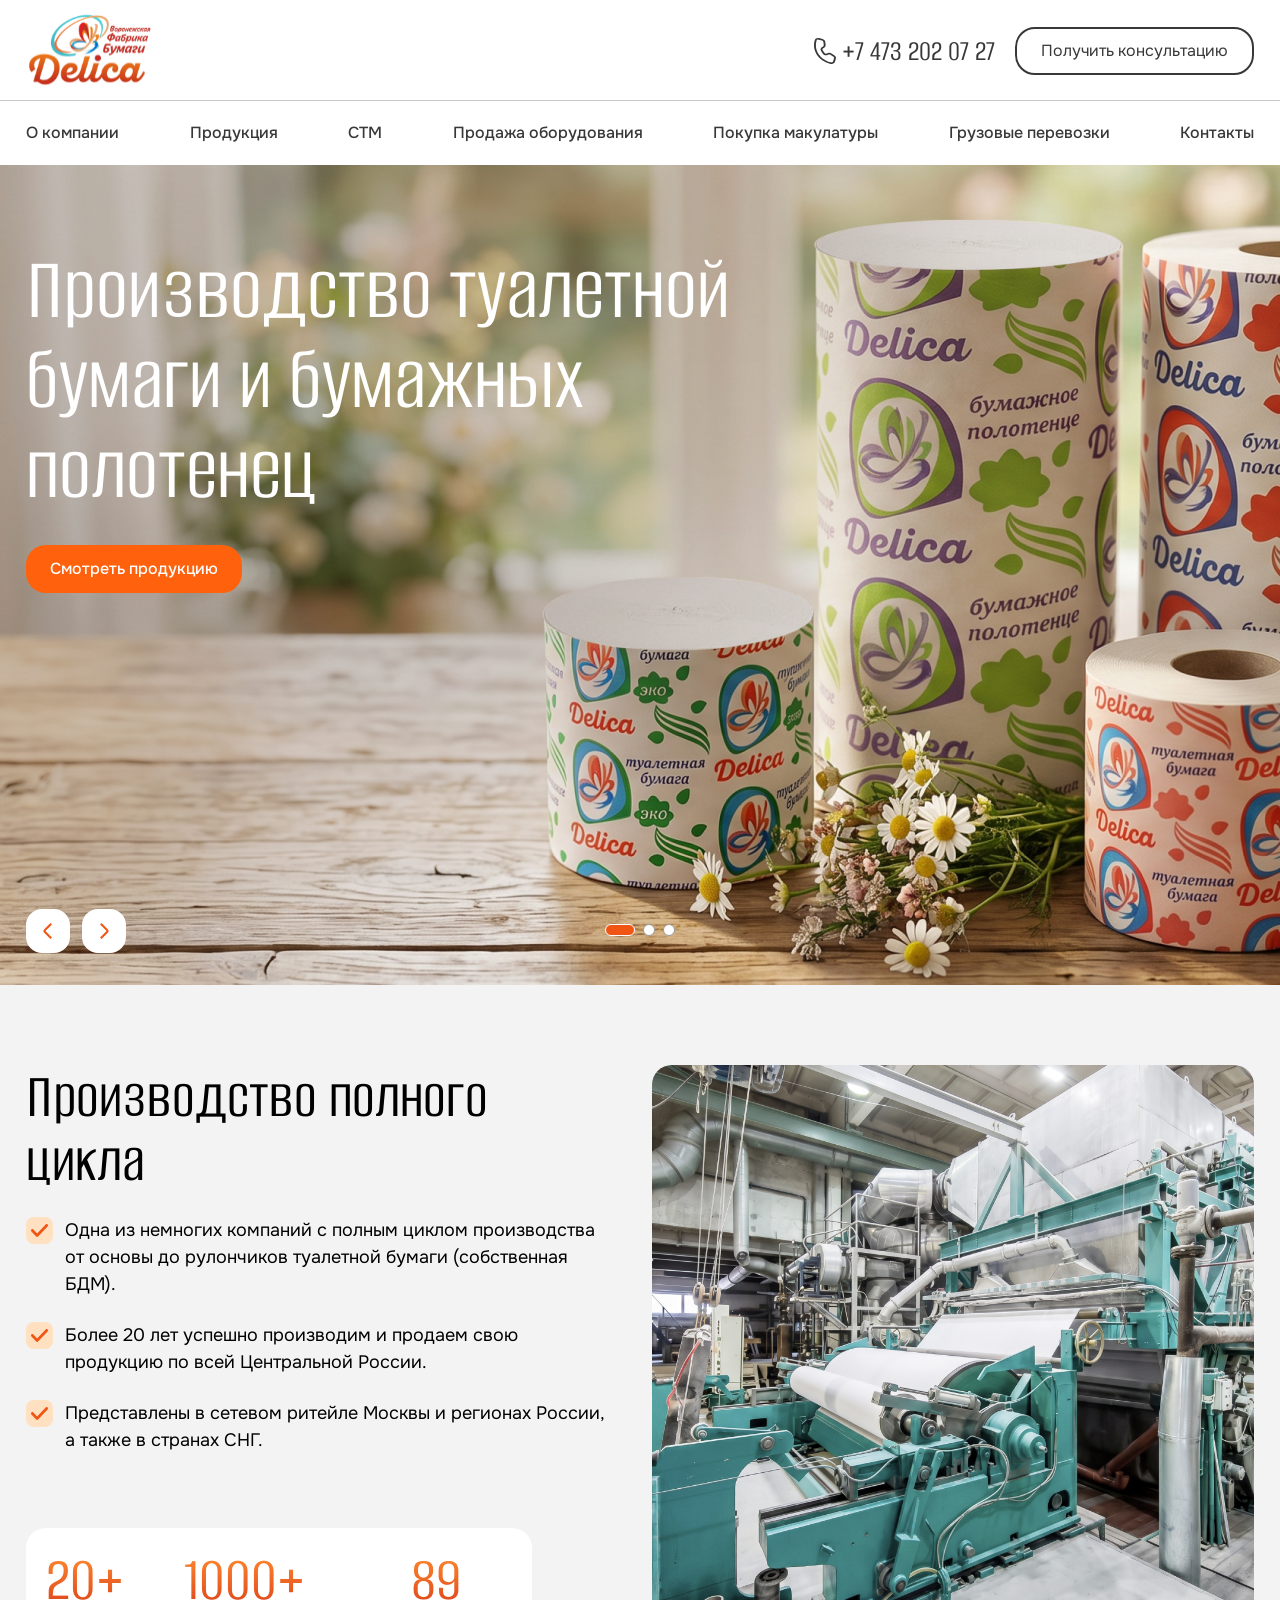
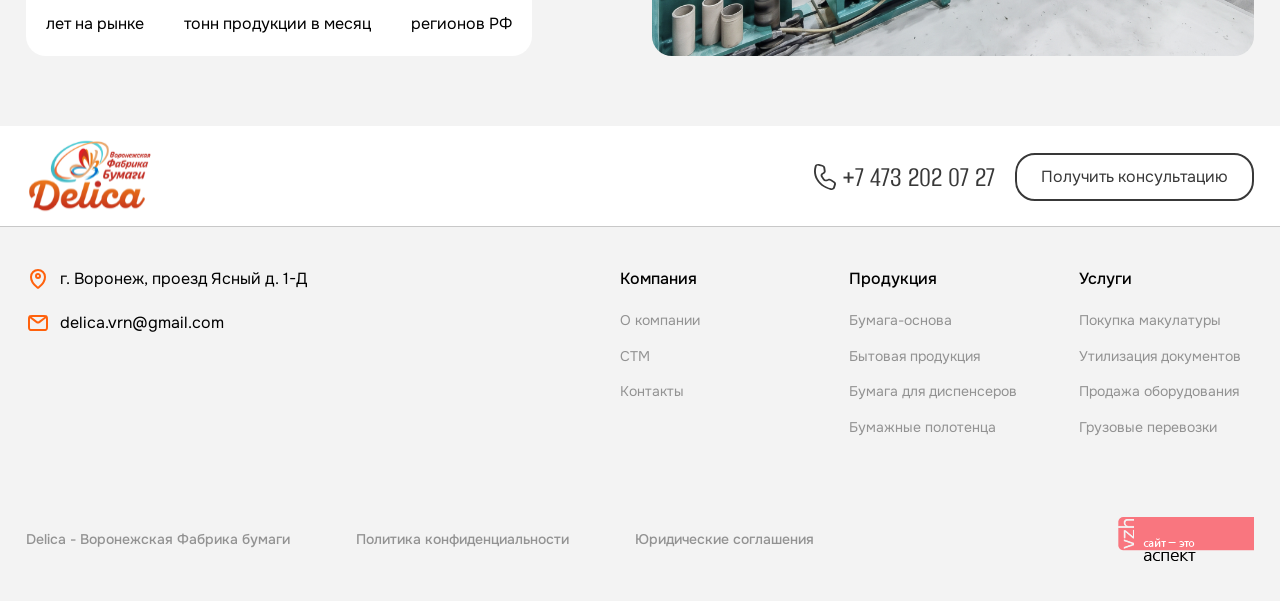
==== delica/index.html @ aa600ad2 "day_6" ====
<!DOCTYPE html>
<html lang="ru">
<head>
  <meta charset="UTF-8">
  <meta name="viewport" content="width=device-width, initial-scale=1.0">
  <title>Delica</title>
  <link rel="stylesheet" href="css/swiper-bundle.min.css">
  <link rel="stylesheet" href="css/style.css">
</head>
<body>
  <header class="header">
		<div class="overlay"></div>
    <div class="header_top_row">
      <div class="container">
        <a href="/" class="logo"><img src="img/logo_delica.svg" alt="logotype"></a>
        <div class="feedback_box">
          <a href="tel:+74732020727" class="main_number">
            <svg width="34" height="34" viewBox="0 0 34 34" fill="none" xmlns="http://www.w3.org/2000/svg">
              <path d="M6.74562 6.20156C7.23384 4.61058 9.13097 3.67252 10.9826 4.10562L14.5289 4.93512C15.9554 5.26878 17.0098 6.31491 17.1906 7.57671L17.6547 10.8148C17.807 11.8782 17.3126 12.9236 16.3609 13.5885L16.1646 13.7161L15.2019 14.2987C14.4756 14.7385 14.263 15.5863 14.7126 16.254L16.5318 18.9563L16.6217 19.0763C17.1007 19.6539 17.9954 19.869 18.7537 19.5693L19.8238 19.146C21.0246 18.6714 22.4363 18.8042 23.5005 19.4913L26.5408 21.4546C27.7257 22.2196 28.2567 23.5246 27.8808 24.7502L26.945 27.7976C26.457 29.3884 24.5606 30.3275 22.7087 29.8945C10.7378 27.0944 3.59065 16.4864 6.74562 6.20156ZM8.56587 6.62733C5.67584 16.0485 12.2228 25.7657 23.1884 28.3306C24.0347 28.5284 24.9017 28.0992 25.1248 27.3718L26.0605 24.3245C26.2403 23.7383 25.9866 23.114 25.4201 22.7482L22.3786 20.7854C21.8696 20.4568 21.1952 20.3934 20.6214 20.6199L19.5514 21.0432L19.5503 21.0438C17.86 21.7116 15.8454 21.1557 14.9057 19.7609L13.0865 17.0586C12.1475 15.6647 12.5898 13.8918 14.111 12.9706L15.0736 12.388L15.1677 12.3265C15.593 12.0293 15.8273 11.5741 15.7976 11.1023L15.7869 11.0007L15.3219 7.7624C15.2354 7.15892 14.7314 6.65856 14.0491 6.49898L10.5029 5.66949C9.65627 5.47147 8.78907 5.90027 8.56587 6.62733Z" fill="#383838"/>
            </svg><span>+7 473 202 07 27</span>
          </a>
          <a href="#" class="main_btn">Получить консультацию</a>
          <a href="#" class="menu_btn">
            <svg class="ham hamRotate ham7" viewBox="0 0 100 100" width="35"><path class="line top" d="m 63,33 h -40 c 0,0 -6,1.368796 -6,8.5 0,7.131204 6,8.5013 6,8.5013 l 20,-0.0013"></path><path class="line middle" d="m 70,50 h -40"></path><path class="line bottom" d="m 63.575405,67.073826 h -40 c -5.592752,0 -6.873604,-9.348582 1.371031,-9.348582 8.244634,0 19.053564,21.797129 19.053564,12.274756 l 0,-40"></path></svg>
          </a>
        </div>
      </div>
    </div>
    <div class="header_menu">
      <div class="container">
        <nav>
          <ul>
            <li><a href="#">О компании</a></li>
            <li><a href="#">Продукция</a></li>
            <li><a href="#">СТМ</a></li>
            <li><a href="#">Продажа оборудования</a></li>
            <li><a href="#">Покупка макулатуры</a></li>
            <li><a href="#">Грузовые перевозки</a></li>
            <li><a href="#">Контакты</a></li>
          </ul>
        </nav>
        <a href="#" class="main_btn">Получить консультацию</a>
      </div>
    </div>
  </header>
  <div class="section_bunner">
    <div class="bunner_swiper swiper">
      <div class="bunner_swiper_row swiper-wrapper">
        <div class="bunner_slide swiper-slide" style='background-image: url("img/bunner1.jpg")'>
          <div class="container">
            <div class="title_box">
              <div class="title">Производство туалетной бумаги и бумажных полотенец</div>
              <a class="main_btn_2" href="#">Смотреть продукцию</a>
            </div>
          </div>
        </div>
        <div class="bunner_slide swiper-slide" style='background-image: url("img/bunner1.jpg")'>
          <div class="container">
            <div class="title_box">
              <div class="title">Производство туалетной бумаги и бумажных полотенец</div>
              <a class="main_btn_2" href="#">Смотреть продукцию</a>
            </div>
        </div>
        </div>
        <div class="bunner_slide swiper-slide" style='background-image: url("img/bunner1.jpg")'>
          <div class="container">
            <div class="title_box">
              <div class="title">Производство туалетной бумаги и бумажных полотенец</div>
              <a class="main_btn_2" href="#">Смотреть продукцию</a>
            </div>
          </div>
        </div>
      </div>
      <div class="swiper_nav_box">
        <div class="container">
          <a href="#" class="bunner_btn_prev"></a>
          <a href="#" class="bunner_btn_next"></a>
          <div class="bunner_pagination"></div>
        </div>
      </div>
      <!-- <div class="swiper-scrollbar"></div> -->
    </div>
  </div>
  
  
  
  <div class="section_advantages">
    <div class="container">
      <div class="info">
        <p class="advantages_title">Производство полного цикла</p>
        <ul class="advantages_list">
          <li><p>Одна из немногих компаний с полным циклом производства от основы до рулончиков туалетной бумаги (собственная БДМ).</p></li>
          <li><p>Более 20 лет успешно производим и продаем свою продукцию по всей Центральной России.</p></li>
          <li><p>Представлены в сетевом ритейле Москвы и регионах России, а также в странах СНГ.</p></li>
        </ul>
        <ul class="presents_advantages">
          <li class="presents_advantages_item"><p><span>20+</span>лет на рынке</p></li>
          <li class="presents_advantages_item"><p><span>1000+</span>тонн продукции в месяц</p></li>
          <li class="presents_advantages_item"><p><span>89</span>регионов РФ</p></li>
        </ul>
      </div>
      <div class="advantages_img"></div>
    </div>
  </div>


  
  <footer class="footer">
    <div class="footer_top_row">
      <div class="container">
        <a href="/" class="logo"><img src="img/logo_delica.svg" alt="logotype"></a>
        <div class="feedback_box">
          <a href="tel:+74732020727" class="main_number">
            <svg width="34" height="34" viewBox="0 0 34 34" fill="none" xmlns="http://www.w3.org/2000/svg">
              <path d="M6.74562 6.20156C7.23384 4.61058 9.13097 3.67252 10.9826 4.10562L14.5289 4.93512C15.9554 5.26878 17.0098 6.31491 17.1906 7.57671L17.6547 10.8148C17.807 11.8782 17.3126 12.9236 16.3609 13.5885L16.1646 13.7161L15.2019 14.2987C14.4756 14.7385 14.263 15.5863 14.7126 16.254L16.5318 18.9563L16.6217 19.0763C17.1007 19.6539 17.9954 19.869 18.7537 19.5693L19.8238 19.146C21.0246 18.6714 22.4363 18.8042 23.5005 19.4913L26.5408 21.4546C27.7257 22.2196 28.2567 23.5246 27.8808 24.7502L26.945 27.7976C26.457 29.3884 24.5606 30.3275 22.7087 29.8945C10.7378 27.0944 3.59065 16.4864 6.74562 6.20156ZM8.56587 6.62733C5.67584 16.0485 12.2228 25.7657 23.1884 28.3306C24.0347 28.5284 24.9017 28.0992 25.1248 27.3718L26.0605 24.3245C26.2403 23.7383 25.9866 23.114 25.4201 22.7482L22.3786 20.7854C21.8696 20.4568 21.1952 20.3934 20.6214 20.6199L19.5514 21.0432L19.5503 21.0438C17.86 21.7116 15.8454 21.1557 14.9057 19.7609L13.0865 17.0586C12.1475 15.6647 12.5898 13.8918 14.111 12.9706L15.0736 12.388L15.1677 12.3265C15.593 12.0293 15.8273 11.5741 15.7976 11.1023L15.7869 11.0007L15.3219 7.7624C15.2354 7.15892 14.7314 6.65856 14.0491 6.49898L10.5029 5.66949C9.65627 5.47147 8.78907 5.90027 8.56587 6.62733Z" fill="#383838"/>
            </svg><span>+7 473 202 07 27</span>
          </a>
          <a href="#" class="main_btn">Получить консультацию</a>
        </div>
      </div>
    </div>
    <div class="footer_middle_row">
      <div class="container">
        <a href="#" class="main_btn">Получить консультацию</a>
        <div class="footer_contacts_box">
          <ul class="footer_contacts_list">
            <li class="footer_contacts_item"><p class="footer_adress">г. Воронеж, проезд Ясный д. 1-Д</p></li>
            <li class="footer_contacts_item"><a class="mail-link" href="mailto:delica.vrn@gmail.com">delica.vrn@gmail.com</a></li>
          </ul>
        </div>
        <div class="footer_menu_box">
          <nav>
            <ul>
              <li>
                <a href="">Компания</a>
                <ul>
                  <li><a href="#">О компании</a></li>
                  <li><a href="#">СТМ</a></li>
                  <li><a href="#">Контакты</a></li>
                </ul>
              </li>
              <li>
                <a href="">Продукция</a>
                <ul>
                  <li><a href="#">Бумага-основа</a></li>
                  <li><a href="#">Бытовая продукция</a></li>
                  <li><a href="#">Бумага для диспенсеров</a></li>
                  <li><a href="#">Бумажные полотенца</a></li>
                </ul>
              </li>
              <li>
                <a href="">Услуги</a>
                <ul>
                  <li><a href="#">Покупка макулатуры</a></li>
                  <li><a href="#">Утилизация документов</a></li>
                  <li><a href="#">Продажа оборудования</a></li>
                  <li><a href="#">Грузовые перевозки</a></li>
                </ul>
              </li>
            </ul>
          </nav>
        </div>
      </div>
    </div>
    <div class="copy_row">
      <div class="container">
        <div class="polit">
          <p>Delica - Воронежская Фабрика бумаги</p>
          <p>Политика конфиденциальности</p>
          <p>Юридические соглашения </p>
        </div>
        <p><a href="https://www.vzh.ru/"><img src="img/logo_vzh.svg" alt="vzh.ru"></a></p>
      </div>
    </div>
  </footer>
  <script src="js/swiper-bundle.min.js"></script>
  <script src="js/main.js"></script>
</body>
</html>
---- delica/css/style.css ----
*{padding: 0;margin: 0;border: 0;}
*,*:before,*:after{-moz-box-sizing: border-box;-webkit-box-sizing: border-box;box-sizing: border-box;}
:focus,:active{outline: none;}
a:focus,a:active{outline: none;}
nav,footer,header,aside{display: block;}
html,body{height:100%;width:100%;font-size:100%;line-height:1;-ms-text-size-adjust:100%;-moz-text-size-adjust:100%;-webkit-text-size-adjust:100%;}
input,button,textarea{font-family:inherit;}
input::-ms-clear{display: none;}
button{cursor: pointer;}
button::-moz-focus-inner{padding:0;border:0;}
a,a:visited{text-decoration: none;}
a:hover{text-decoration: none;}
ul li{list-style: none;}
img{vertical-align: top;}
h1,h2,h3,h4,h5,h6{font-size:inherit;font-weight: inherit;}
a{color:inherit;}
/* ===================================== fonts ========================================================= */
@font-face {
  font-family: 'Onest';
  font-weight: 500;
  font-style: normal;
  src: local('AlumniSans'),
    url('../fonts/Onest-Medium.woff') format('woff'),
    url('../fonts/Onest-Medium.woff2') format('woff2');
  font-display: swap;
}
@font-face {
  font-family: 'Onest';
  font-weight: 400;
  font-style: normal;
  src: local('AlumniSans'),
    url('../fonts/Onest-Regular.woff') format('woff'),
    url('../fonts/Onest-Regular.woff2') format('woff2');
  font-display: swap;
}
@font-face {
  font-family: 'AlumniSans';
  font-weight: 400;
  font-style: normal;
  src: local('AlumniSans'),
    url('../fonts/AlumniSans-Regular.woff') format('woff'),
    url('../fonts/AlumniSans-Regular.woff2') format('woff2');
  font-display: swap;
}
/* ============================================================================================== */
:root {
  --color_text_header: #383838;
  --akcent_color_hover: #FF610C;
  --main_title: 64px;
  --text_size_main: 16px;
  --text_size_main_plus: 18px;
  --text_size_main_minus: 14px;
  --header_height: 100px;
  --container_padding: 26px;
}
/* ============================================================================================== */
.ham {
  cursor: pointer;
  -webkit-tap-highlight-color: transparent;
  transition: transform 400ms;
  -moz-user-select: none;
  -webkit-user-select: none;
  -ms-user-select: none;
  user-select: none;
}
.hamRotate.active {transform: rotate(45deg);}
.hamRotate180.active {transform: rotate(180deg);}
.line {
  fill: none;
  transition: stroke-dasharray 400ms, stroke-dashoffset 400ms;
  stroke: #000;
  stroke-width: 5;
  stroke-linecap: round;
}
.ham7.active .line {stroke: #fff;}
.ham7 .top {stroke-dasharray: 26 82;}
.ham7 .middle {stroke-dasharray: 40 111;}
.ham7 .bottom {stroke-dasharray: 27 161;}
.ham7.active .top {
  stroke-dasharray: 37 82;
  stroke-dashoffset: -62px;
  d: path("m 70 33 h -40 c 0 0 -6 1.3688 -6 8.5 c 0 7.1312 6 8.5013 6 8.5013 l 20 -0.0013");
}
.ham7.active .middle {stroke-dashoffset: 23px;}
.ham7.active .bottom {
  stroke-dasharray: 40 161;
  stroke-dashoffset: -81px;
  d: path("m 69.5754 67.0738 h -40 c -5.59275 0 -6.8736 -9.34858 1.37103 -9.34858 c 8.24463 0 19.0536 21.7971 19.0536 12.2748 l 0 -40");
}
/* ============================================================================================== */
.menu_btn {
  display: none;
  align-items: center;
  justify-content: center;
  border: 2px solid var(--color_text_header);
  border-radius: 20px;
  transition: opacity .3s ease-in-out;
  width: 48px;
  height: 48px;
}
.menu_btn--active {
  background-color: var(--color_text_header);
  border: 2px solid var(--color_text_header);
}
/* ============================================================================================== */
/* =================================== footer_menu ============================================ */
.footer_menu_box nav>ul>li>a[href=""]:hover {
  cursor: unset;
}
.footer_menu_box nav>ul>li>a {
  font-weight: 500;
  font-size: 16px;
  line-height: 1.5;
  color: #000;
  margin-bottom: 20px;
  display: block;
}
.footer_menu_box nav>ul>li {
  max-width: 176px;
  flex: 1 1 0;
}
.footer_menu_box nav {
  font-size: 14px;
  color: #929292;
  line-height: 1.4;
}
.footer_menu_box nav>ul {
  display: flex;
  gap: 54px;
  min-width: 634px;
  justify-content: space-between;
}
.footer_menu_box nav>ul>li>ul {
  display: flex;
  flex-direction: column;
  transition: all .3s ease-in-out;
}
.footer_menu_box nav>ul>li>ul>li {
  margin-bottom: 16px;
}
.footer_menu_box nav>ul>li>ul a {
  transition: color .2s ease-in-out;
}
.footer_menu_box nav>ul>li>ul a:hover {
  color: var(--akcent_color_hover);
}
/* =================================== footer_menu ============================================ */
.overlay {
	position: fixed;
	z-index: 99;
	background: rgba(0, 0, 0, 0.3);
	opacity: 0;
	top: 0;
	left: 0;
	width: 150%;
	height: 150%;
	visibility: hidden;
	transition: all .3s ease-in-out;
	backdrop-filter: blur(5px);
}
.overlay--visible {visibility: visible;opacity: 1;}
.scroll-nane {overflow: hidden;}
body {
  font-family: 'Onest';
  background-color: #F3F3F3;
}
.container {
  padding: 0 var(--container_padding);
  max-width: calc(1320px + var(--container_padding) * 2);
  margin: 0 auto;
}
.header {
  background-color: #fff;
  position: relative;
  z-index: 999;
}
.logo {
  height: 77px;
}
.logo img {
  width: 100%;
  height: 100%;
  object-fit: contain;
}
.header .container {
  display: flex;
  justify-content: space-between;
  align-items: center;
}
.header_top_row {
  border-bottom: 1px solid #C8C8C8;
  padding: 12px 0 11px;
  background-color: #fff;
  z-index: 999;
  position: relative;
}
.header_menu {
  padding: 20px 0;
  font-weight: 500;
  width: 100%;
  z-index: -1;
  background-color: #fff;
  overflow: hidden;
  z-index: 999;
  transition: padding .3s ease-in-out;
}
.header_menu.header_menu--active {
  padding: 40px 0 30px;
}
.header_menu.header_menu--active .container {
  max-height: calc(100vh - 120px);
  opacity: 1;
}
.header_menu .container {
  background-color: #fff;
  transition: max-height .3s ease-in-out,opacity .2s ease-in-out;
}
.header_menu .main_btn {
  display: none;
}
.header_menu nav,.header_menu ul {width: 100%;}
.header_menu ul {
  display: flex;
  justify-content: space-between;
}
.header_menu li a {
  color: var(--color_text_header);
  font-size: 16px;
  line-height: 1.5;
  transition: color .2s ease-in-out;
}
.header_menu li a:hover {
  color: var(--akcent_color_hover);
}
.main_btn {
  padding: 10px 24px;
  line-height: 1.5;
  color: var(--color_text_header);
  font-size: 16px;
  border: 2px solid var(--color_text_header);
  border-radius: 20px;
  transition: color .2s ease-in-out,background-color .2s ease-in-out;
  white-space: nowrap;
  text-align: center;
}
.main_btn:hover {
  color: #fff;
  background-color: var(--color_text_header);
}
.main_btn_2 {
  display: inline-block;
  padding: 12px 24px;
  line-height: 1.5;
  font-size: 16px;
  border-radius: 20px;
  color: #fff;
  background-color: #FF610C;
  font-weight: 500;
  transition: background-color .3s ease-in-out;
}
.main_btn_2:hover {
  background-color: #FF752B;
}
.main_number {
  font-family: 'AlumniSans';
  font-size: 30px;
  color: var(--color_text_header);
  line-height: 1;
  display: flex;
  align-items: center;
  transition: color .2s ease-in-out;
}
.main_number path {
  transition: fill .2s ease-in-out;
}
.main_number:hover {
  color: var(--akcent_color_hover);
}
.main_number:hover path {
  fill: var(--akcent_color_hover);
}
.feedback_box {
  display: flex;
  gap: 20px;
  height: fit-content;
}
.footer_contacts_list {
  display: flex;
  flex-direction: column;
  gap: 20px;
}
.footer_contacts_list .mail-link::before,
.footer_contacts_list .footer_adress::before {
  content: '';
  width: 24px;
  height: 24px;
}
.footer_contacts_list .mail-link::before {
  background: url('../img/mail.svg') center / cover no-repeat;
}
.footer_contacts_list .footer_adress::before {
  background: url('../img/pin.svg') center / cover no-repeat;
}
.footer_contacts_list .mail-link,
.footer_contacts_list .footer_adress {
  display: flex;
  align-items: center;
  gap: 10px;
  font-size: 16px;
}
.footer_contacts_list .mail-link {
  transition: color .2s ease-in-out;
}
.footer_contacts_list .mail-link:hover {
  color: var(--akcent_color_hover);
}
.footer_middle_row .container,
.footer_top_row .container {
  display: flex;
  justify-content: space-between;
  align-items: center;
  gap: 20px;
}
.footer .footer_middle_row .main_btn {display: none;}
.footer_middle_row .container {
  align-items: unset;
}
.footer_top_row {
  background-color: #fff;
  border-bottom: 1px solid #C8C8C8;
  padding: 12px 0 11px;
}
.footer_middle_row {
  padding: 40px 0 64px;
}
.copy_row {
  padding-bottom: 40px;
}
.copy_row .container {
  display: flex;
  justify-content: space-between;
  align-items: center;
}
.polit {
  display: flex;
  gap: 66px;
  font-size: 14px;
  color: #929292;
  font-weight: 500;
  line-height: 1.4;
}
.swiper-slide {
  height: 820px;
  background-size: cover;
  background-position: center center;
}
.bunner_pagination {
  text-align: center;
}
/* .section_bunner {
  position: relative;
} */
.swiper_nav_box .container {
  position: relative;
}
.swiper_nav_box {
  position: absolute;
  bottom: 46px;
  left: 0;
  right: 0;
  z-index: 999;
}
.section_bunner .title_box {
  margin-top: 80px;
}
.title_box .title {
  font-size: 90px;
  line-height: 1;
  color:#fff;
  font-family: 'AlumniSans';
  max-width: 850px;
  font-weight: 400;
  margin-bottom: 30px;
}
.bunner_btn_prev,
.bunner_btn_next {
  position: absolute;
  top: 50%;
  left: 56px;
  transform: translateY(-50%);
  width: 44px;
  height: 44px;
  border: 2px solid #FFFFFF;
  background-color: #FFFFFF;
  display: block;
  border-radius: 16px;
  transition: all .2s ease-in-out,boxShadow .3s ease-in-out;
}
.bunner_btn_prev:hover,
.bunner_btn_next:hover {
  border: 2px solid #F05513;
}
.bunner_btn_prev:active,
.bunner_btn_next:active {
  box-shadow: 0px 8px 16px rgba(219, 124, 50, 0.4);
  /* top: calc(50% + 1px); */
  transform: translateY(-50%) scale(.9);
}
.bunner_btn_next {left: calc( 56px + var(--container_padding));}
.bunner_btn_prev {left: calc(0px + var(--container_padding));}
.bunner_btn_prev::before,
.bunner_btn_next::before {
  content: '';
  position: absolute;
  top: 50%;
  left: 50%;
  width: 24px;
  height: 24px;
  transform: translate(-50%,-50%);
}
.bunner_btn_next::before {background: url('../img/bun_btn_next.svg');}
.bunner_btn_prev::before {background: url('../img/bun_btn_prev.svg');}
.swiper-pagination-bullet {
  transition: all .3s ease-in-out;
  width: 12px;
  height: 12px;
  background-color: #fff;
  border: 1px solid #9A9A9A;
  opacity: 1;
}
.swiper-pagination-bullet-active {
  width: 30px;
  background: #F05513;
  border: 1px solid #fff;
  border-radius: 47px;
}
.section_advantages {
  padding-top: 80px;
  padding-bottom: 70px;
}
.section_advantages .container {
  display: flex;
  gap: 24px;
}
.advantages_title {
  font-family: 'AlumniSans';
  font-size: var(--main_title);
  margin-bottom: 24px;
}
.advantages_list {
  font-size: var(--text_size_main_plus);
  display: flex;
  flex-direction: column;
  gap: 24px;
}
.advantages_list li {
  padding-left: 39px;
  position: relative;
  line-height: 1.5;
}
.advantages_list li::before {
  position: absolute;
  content: '';
  width: 27px;
  height: 27px;
  top: 0;
  left: 0;
  border-radius: 8px;
  background: url('../img/check.svg') center center no-repeat #FFE0C0;
}
.info {
  flex: 1 1 0;
}
.advantages_img {
  flex: 1 1 0;
  background: url('../img/advantages_img.jpg') center center / cover no-repeat;
  border-radius: 20px;
}
.advantages_list {
  margin-bottom: 74px;
}
.presents_advantages {
  display: flex;
  gap: 40px;
  background-color: #fff;
  padding: 20px;
  border-radius: 20px;
  width: fit-content;
}
.presents_advantages_item {
  line-height: 1.5;
}
.presents_advantages span {
  font-size: 64px;
  background: linear-gradient(0deg, #D32D14 -20.97%, #FF8D30 95.4%);
  -webkit-background-clip: text;
  -webkit-text-fill-color: transparent;
  background-clip: text;
  font-weight: 400;
  font-family: 'AlumniSans';
  display: flex;
  flex-direction: column;
  line-height: 1;
}
.advantages_list,
.advantages_title {
  max-width: 592px;
}



@media (max-width: 1100px) {
  .menu_btn {display: flex;}
  .header_top_row {border-bottom: unset;}
  .header {border-bottom: 1px solid #C8C8C8;}
  .header_menu {
    position: absolute;
    top: calc(100% - 1px);
    padding: 0;
  }
  .header_menu li a {
    font-size: 46px;
    font-family: 'AlumniSans';
    line-height: 1;
  }
  .header_menu .container nav {
    overflow-y: auto;
    margin-bottom: 20px;
    padding-right: var(--container_padding);
    margin-right: calc(var(--container_padding) * -1);
  }
  .header_menu .container {
    display: flex;
    flex-direction: column;
    align-items: end;
    padding-top: 0;
    padding-bottom: 0;
    max-height: 0;
    opacity: 0;
  }
  .header_menu ul {
    display: flex;
    flex-direction: column;
    align-items: end;
    gap: 30px;
    margin-bottom: 20px;
  }
  .footer_menu_box nav>ul {
    gap: 34px;
    min-width: 588px;
  }
  .footer_middle_row {
    padding-bottom: 44px;
  }
  .footer_contacts_list .mail-link,.footer_contacts_list .footer_adress {
    font-size: 14px;
  }
  .polit {
    gap: 12px;
  }
  .swiper-slide {
    height: 611px;
    background-size: cover;
    background-position: 57% center;
  }
  .title_box .title {
    font-size: 68px;
    max-width: 550px;
  }
  .swiper_nav_box{
    bottom: 42px;
  }
}
@media (max-width: 920px) {
  :root {
    --container_padding: 20px;
  }
  .footer_middle_row .container {
    flex-direction: column;
    gap: 33px;
  }
  .footer_menu_box nav>ul {
    flex-direction: column;
    gap: 16px;
  }
  .polit {
    flex-direction: column;
    gap: 30px;
  }
  .copy_row .container {
    align-items: end;
  }
  .footer_menu_box nav>ul>li {
    max-width: 100%;
    border-bottom: 1px solid #AEAEAE;
  }
  .footer_menu_box nav>ul {
    min-width: unset;
  }
  .footer_menu_box nav>ul>li>a[href=""]:hover {
    cursor: pointer;
  }
  .footer_menu_box nav>ul>li>a {
    font-size: 14px;
    margin-bottom: 16px;
    line-height: 1.4;
    display: flex;
    justify-content: space-between;
    flex-direction: row-reverse;
  }
  .footer_menu_box nav>ul>li>a[href=""]::before {
    content: '';
    width: 16px;
    height: 16px;
    background: url('../img/chevron.svg');
    transition: transform .3s ease-in-out;
  }
  .footer_menu_box nav>ul>li>a[href=""].active::before {
    transform: rotate(-180deg);
  }
  .footer_menu_box nav>ul>li>ul {
    max-height: 0;
    overflow-y: hidden;
  }
  .footer_middle_row {
	  padding-bottom: 30px;
  }
}
@media (max-width: 750px) {
  .main_number {
    position: relative;
    width: 48px;
    height: 48px;
    border: 2px solid var(--color_text_header);
    border-radius: 20px;
    display: flex;
    align-items: center;
    justify-content: center;
  }
  .main_number::before {
    position: absolute;
    content: '';
    top: 50%;
    left: 50%;
    width: 24px;
    height: 24px;
    transform: translate(-50%, -50%);
    background: url('../img/phone_mobile_btn.svg') center center / cover no-repeat;
  }
  .main_number svg,.main_number span {display: none;}
  .feedback_box {gap: 12px;}
  .logo {height: 60px;}
  .header_top_row {padding: 8px 0 7px;}
  .swiper-slide {
    height: 343px;
    background-position: 70% center;
  }
  .title_box .title {
    font-size: 42px;
    max-width: 330px;
  }
  .main_btn_2 {
    font-size: 14px;
    padding: 8px 20px;
    border-radius: 14px;
  }
  .section_bunner .title_box {
    margin-top: 30px;
    margin-bottom: 20px;
  }
  .bunner_swiper {padding-bottom: 56px;}
  .swiper_nav_box {bottom: 20px;}
  .bunner_btn_prev,.bunner_btn_next {display: none;}
}
@media (max-width: 610px) {
  :root {--container_padding: 13px;}
  .header .main_btn {display: none;}
  .header_menu .main_btn {display: block;}
  .header_menu li a {font-size: 24px;}
  .footer .main_btn {display: none;}
  .footer .footer_middle_row .main_btn {display: block;}
  .header_menu.header_menu--active {padding: 30px 0;}
  .header_menu.header_menu--active .container {max-height: calc(100vh - 130px);}
}
@media (max-width: 500px) {
  .copy_row .container {flex-direction: column;gap: 30px;align-items: start;}
}
@media (max-width: 390px) {
  .header .main_btn {width: 100%;}
  .header_top_row {padding: 6px 0 5px;}
  .swiper-slide {height: 380px;}
  .section_bunner .title_box {margin-top: 16px;}
  .swiper-slide {background-position: 65% center;}
}
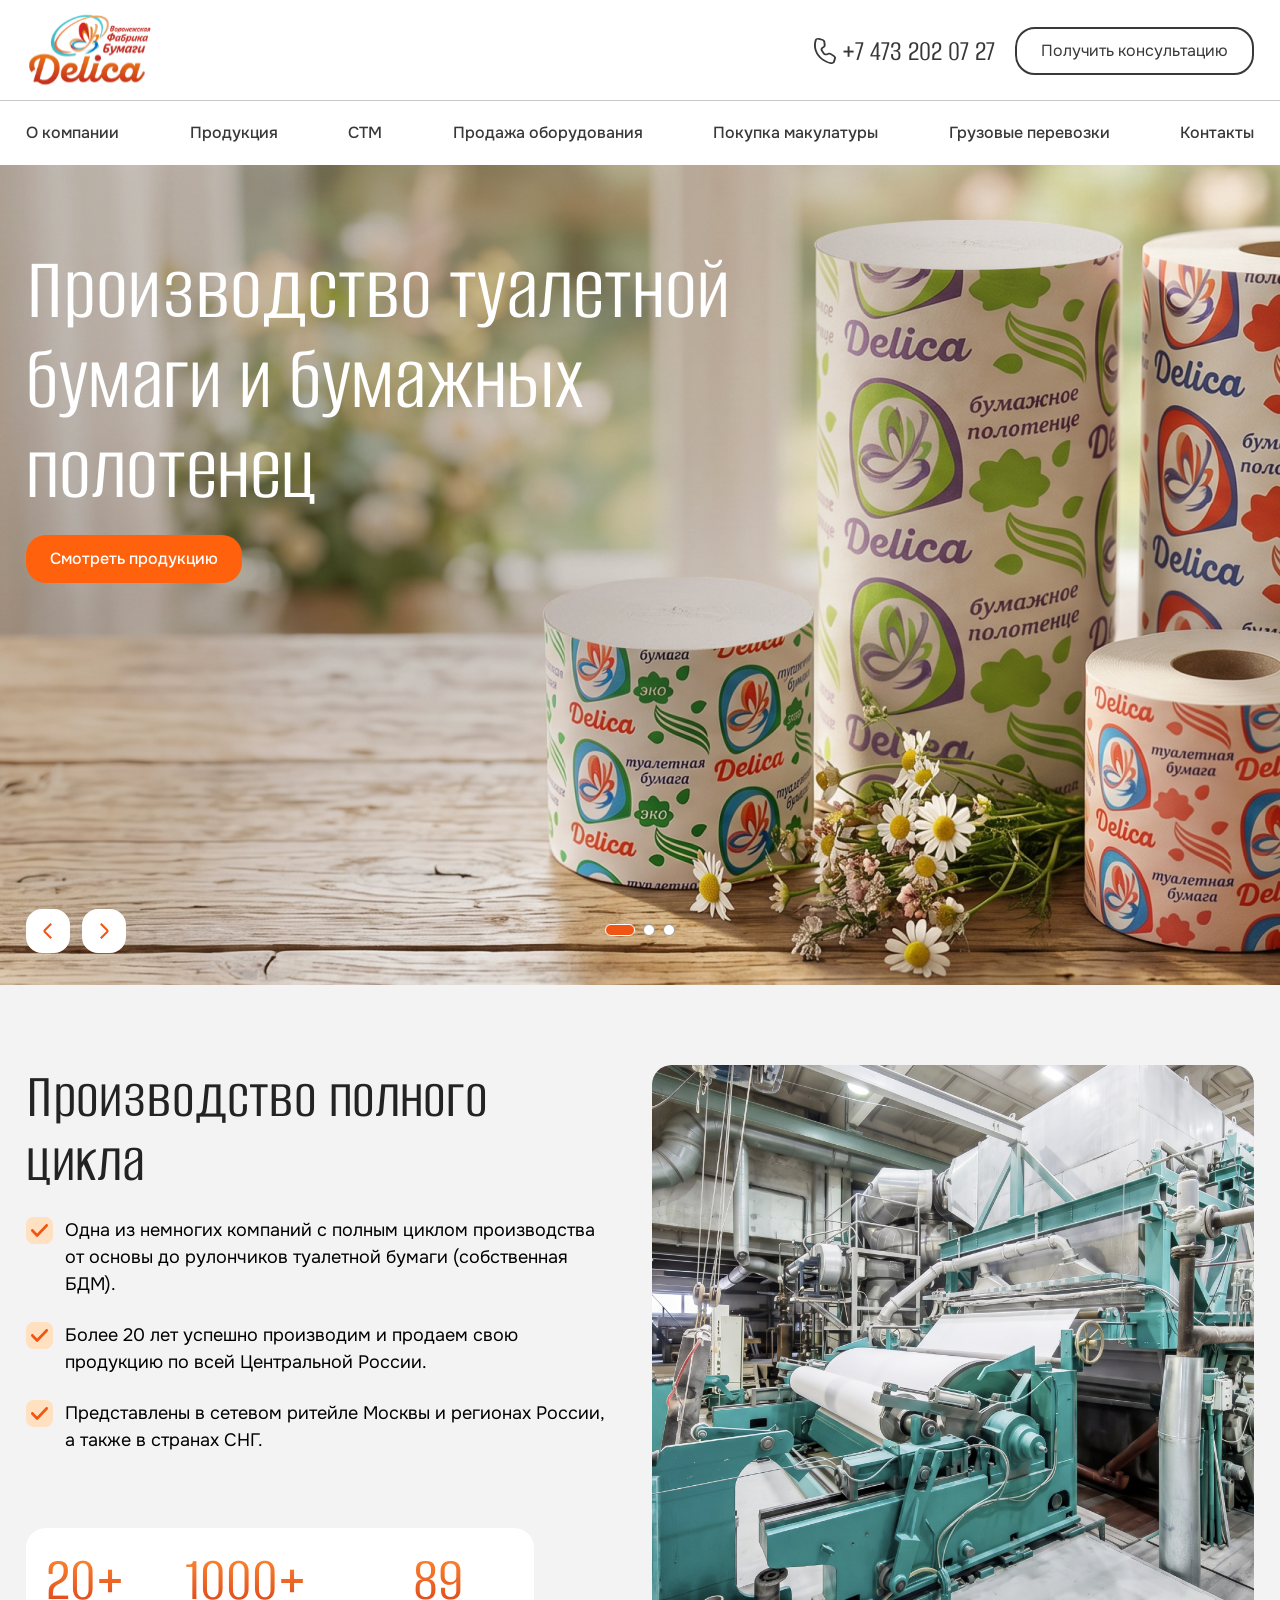
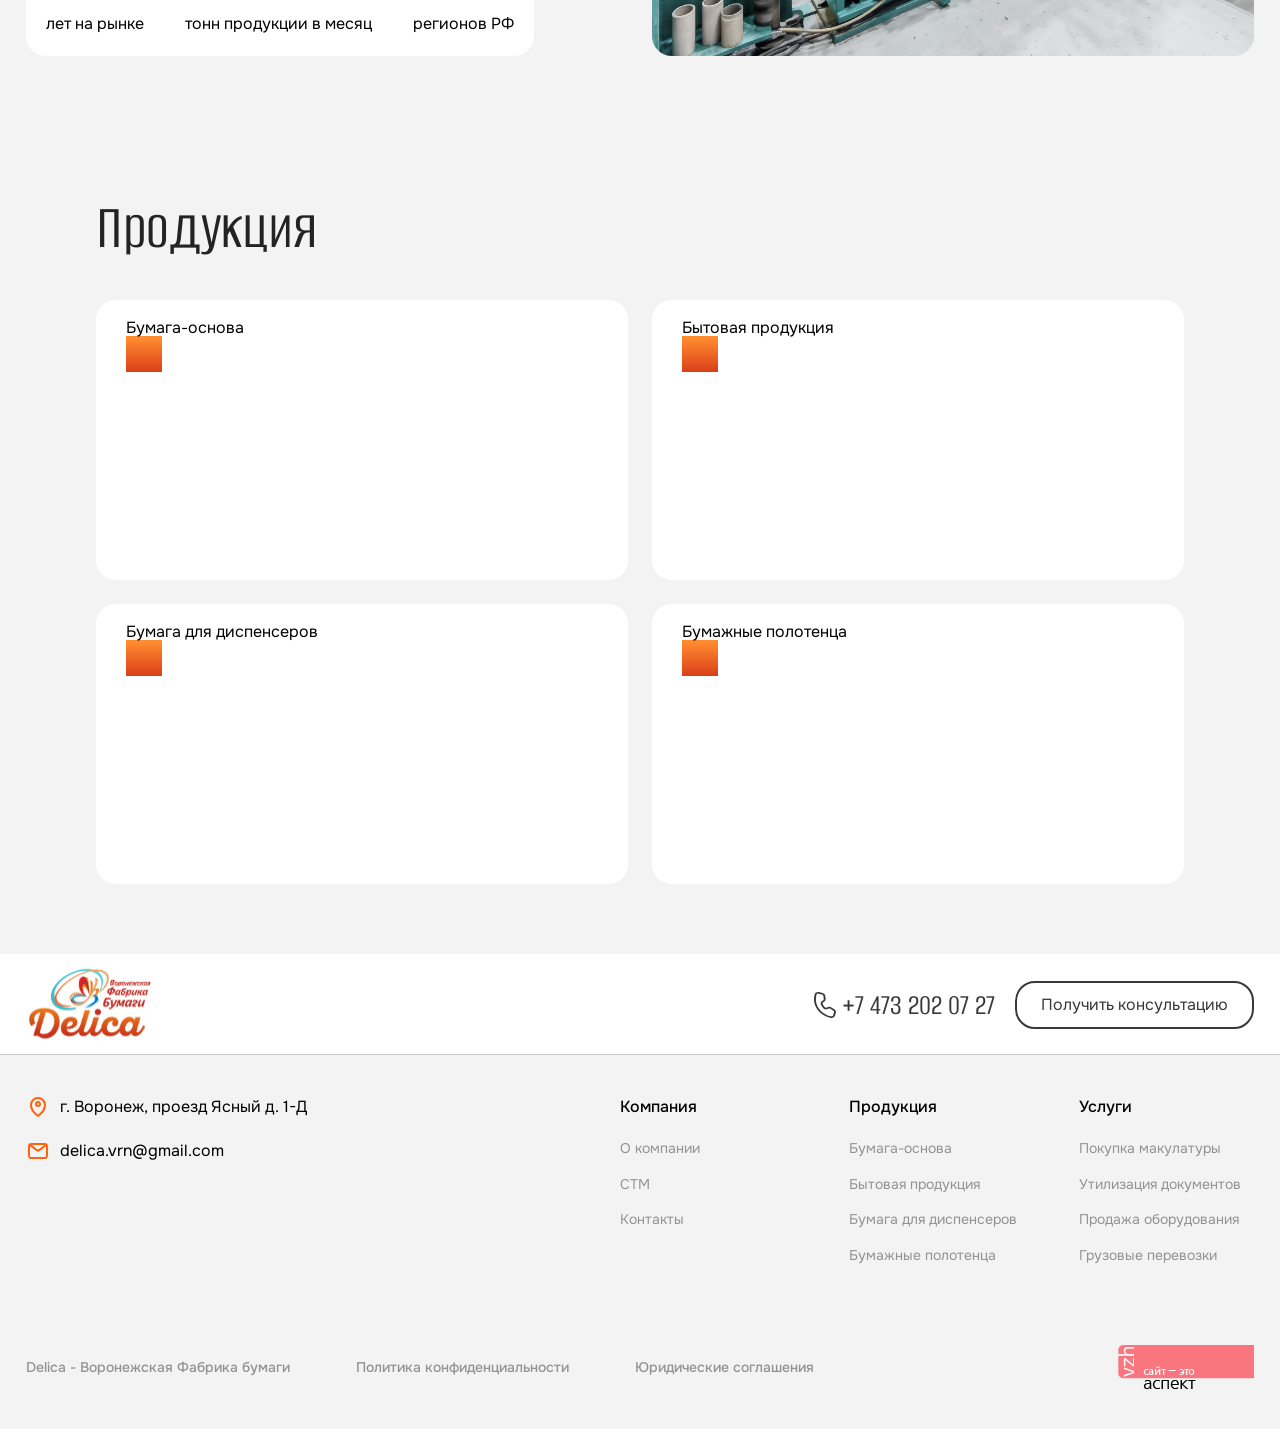
==== commit 137ab51e: "day_7" ====
--- a/delica/index.html
+++ b/delica/index.html
@@ -81,9 +81,6 @@
       <!-- <div class="swiper-scrollbar"></div> -->
     </div>
   </div>
-  
-  
-  
   <div class="section_advantages">
     <div class="container">
       <div class="info">
@@ -100,6 +97,26 @@
         </ul>
       </div>
       <div class="advantages_img"></div>
+    </div>
+  </div>
+
+  <div class="section_types_products">
+    <div class="container">
+      <p class="types_products_title">Продукция</p>
+      <div class="types_products_box">
+        <div class="types_products_item item_1">
+          <div class="types_products_row"><p class="type_product_name">Бумага-основа</p><span class="type_prod_link_icon"></span></div>
+        </div>
+        <div class="types_products_item item_2">
+          <div class="types_products_row"><p class="type_product_name">Бытовая продукция</p><span class="type_prod_link_icon"></span></div>
+        </div>
+        <div class="types_products_item item_3">
+          <div class="types_products_row"><p class="type_product_name">Бумага для диспенсеров</p><span class="type_prod_link_icon"></span></div>
+        </div>
+        <div class="types_products_item item_4">
+          <div class="types_products_row"><p class="type_product_name">Бумажные полотенца</p><span class="type_prod_link_icon"></span></div>
+        </div>
+      </div>
     </div>
   </div>
 
--- a/delica/css/style.css
+++ b/delica/css/style.css
@@ -46,7 +46,9 @@
 :root {
   --color_text_header: #383838;
   --akcent_color_hover: #FF610C;
+  --bunner_title: 90px;
   --main_title: 64px;
+  --main_title_color: #232323;
   --text_size_main: 16px;
   --text_size_main_plus: 18px;
   --text_size_main_minus: 14px;
@@ -374,13 +376,13 @@
   margin-top: 80px;
 }
 .title_box .title {
-  font-size: 90px;
+  font-size: var(--bunner_title);
   line-height: 1;
   color:#fff;
   font-family: 'AlumniSans';
   max-width: 850px;
   font-weight: 400;
-  margin-bottom: 30px;
+  margin-bottom: 20px;
 }
 .bunner_btn_prev,
 .bunner_btn_next {
@@ -445,6 +447,7 @@
 .advantages_title {
   font-family: 'AlumniSans';
   font-size: var(--main_title);
+  color: var(--main_title_color);
   margin-bottom: 24px;
 }
 .advantages_list {
@@ -481,11 +484,14 @@
 }
 .presents_advantages {
   display: flex;
-  gap: 40px;
+  gap: 10px;
+  justify-content: space-between;
   background-color: #fff;
   padding: 20px;
   border-radius: 20px;
   width: fit-content;
+  max-width: 508px;
+  width: 100%;
 }
 .presents_advantages_item {
   line-height: 1.5;
@@ -502,14 +508,49 @@
   flex-direction: column;
   line-height: 1;
 }
-.advantages_list,
-.advantages_title {
-  max-width: 592px;
+.advantages_list,.advantages_title {max-width: 592px;}
+.types_products_title {
+  font-size: var(--main_title);
+  color: var(--main_title_color);
+  font-family: 'AlumniSans';
+}
+.section_types_products {
+  padding: 70px 70px;
+}
+.types_products_title {
+  margin-bottom: 40px;
+}
+.types_products_box {
+  display: grid;
+  grid-template-columns: 1fr 1fr;
+  grid-gap: 24px;
+}
+.types_products_item {
+  background-color: #fff;
+  padding: 20px 30px;
+  border-radius: 20px;
+  height: 280px;
 }
 
+background: linear-gradient(0deg, #D32D14 -20.97%, #FF8D30 95.4%);
+border-radius: 12px;
 
-
+.type_product_name {
+  font-size: 26px;
+  line-height: 1.3;
+}
+.type_prod_link_icon {
+  width: 36px;
+  height: 36px;
+  display: block;
+  background: linear-gradient(0deg, #D32D14 -20.97%, #FF8D30 95.4%);
+}
 @media (max-width: 1100px) {
+  :root {
+    --bunner_title: 68px;
+    --text_size_main_plus: 16px;
+    --main_title: 46px;
+  }
   .menu_btn {display: flex;}
   .header_top_row {border-bottom: unset;}
   .header {border-bottom: 1px solid #C8C8C8;}
@@ -564,16 +605,23 @@
     background-position: 57% center;
   }
   .title_box .title {
-    font-size: 68px;
+    font-size: var(--bunner_title);
     max-width: 550px;
   }
   .swiper_nav_box{
     bottom: 42px;
+  }
+  .advantages_list {
+    margin-bottom: 27px;
+  }
+  .presents_advantages span {
+    font-size: 46px;
   }
 }
 @media (max-width: 920px) {
   :root {
     --container_padding: 20px;
+    --main_title: 38px;
   }
   .footer_middle_row .container {
     flex-direction: column;
@@ -623,10 +671,33 @@
     overflow-y: hidden;
   }
   .footer_middle_row {
-	  padding-bottom: 30px;
+    padding-bottom: 30px;
+  }
+  .presents_advantages_item {
+    font-size: 14px;
+  }
+  
+}
+@media (max-width: 870px) {
+  .section_advantages .container {
+    flex-direction: column;
+  }
+  .advantages_img {
+    min-height: 400px;
+  }
+  .presents_advantages {
+    max-width: unset;
+    justify-content: space-around;
+  }
+  .advantages_list, .advantages_title {
+    max-width: unset;
   }
 }
 @media (max-width: 750px) {
+  :root {
+    --bunner_title: 42px;
+    --text_size_main_plus: 15px;
+  }
   .main_number {
     position: relative;
     width: 48px;
@@ -656,8 +727,8 @@
     background-position: 70% center;
   }
   .title_box .title {
-    font-size: 42px;
-    max-width: 330px;
+    font-size: var(--bunner_title);
+    max-width: 300px;
   }
   .main_btn_2 {
     font-size: 14px;
@@ -671,6 +742,15 @@
   .bunner_swiper {padding-bottom: 56px;}
   .swiper_nav_box {bottom: 20px;}
   .bunner_btn_prev,.bunner_btn_next {display: none;}
+  .section_advantages .container {gap: 20px;}
+  .advantages_title,.advantages_list {margin-bottom: 20px;}
+  .presents_advantages {justify-content: space-between;}
+  .advantages_img {min-height: 300px;}
+  .presents_advantages span {font-size: 38px;}
+  .section_advantages {
+    padding-top: 40px;
+    padding-bottom: 50px;
+  }
 }
 @media (max-width: 610px) {
   :root {--container_padding: 13px;}
@@ -684,6 +764,7 @@
 }
 @media (max-width: 500px) {
   .copy_row .container {flex-direction: column;gap: 30px;align-items: start;}
+  .presents_advantages {padding: 10px;}
 }
 @media (max-width: 390px) {
   .header .main_btn {width: 100%;}
@@ -691,4 +772,5 @@
   .swiper-slide {height: 380px;}
   .section_bunner .title_box {margin-top: 16px;}
   .swiper-slide {background-position: 65% center;}
+  .advantages_img {min-height: 180px;}
 }
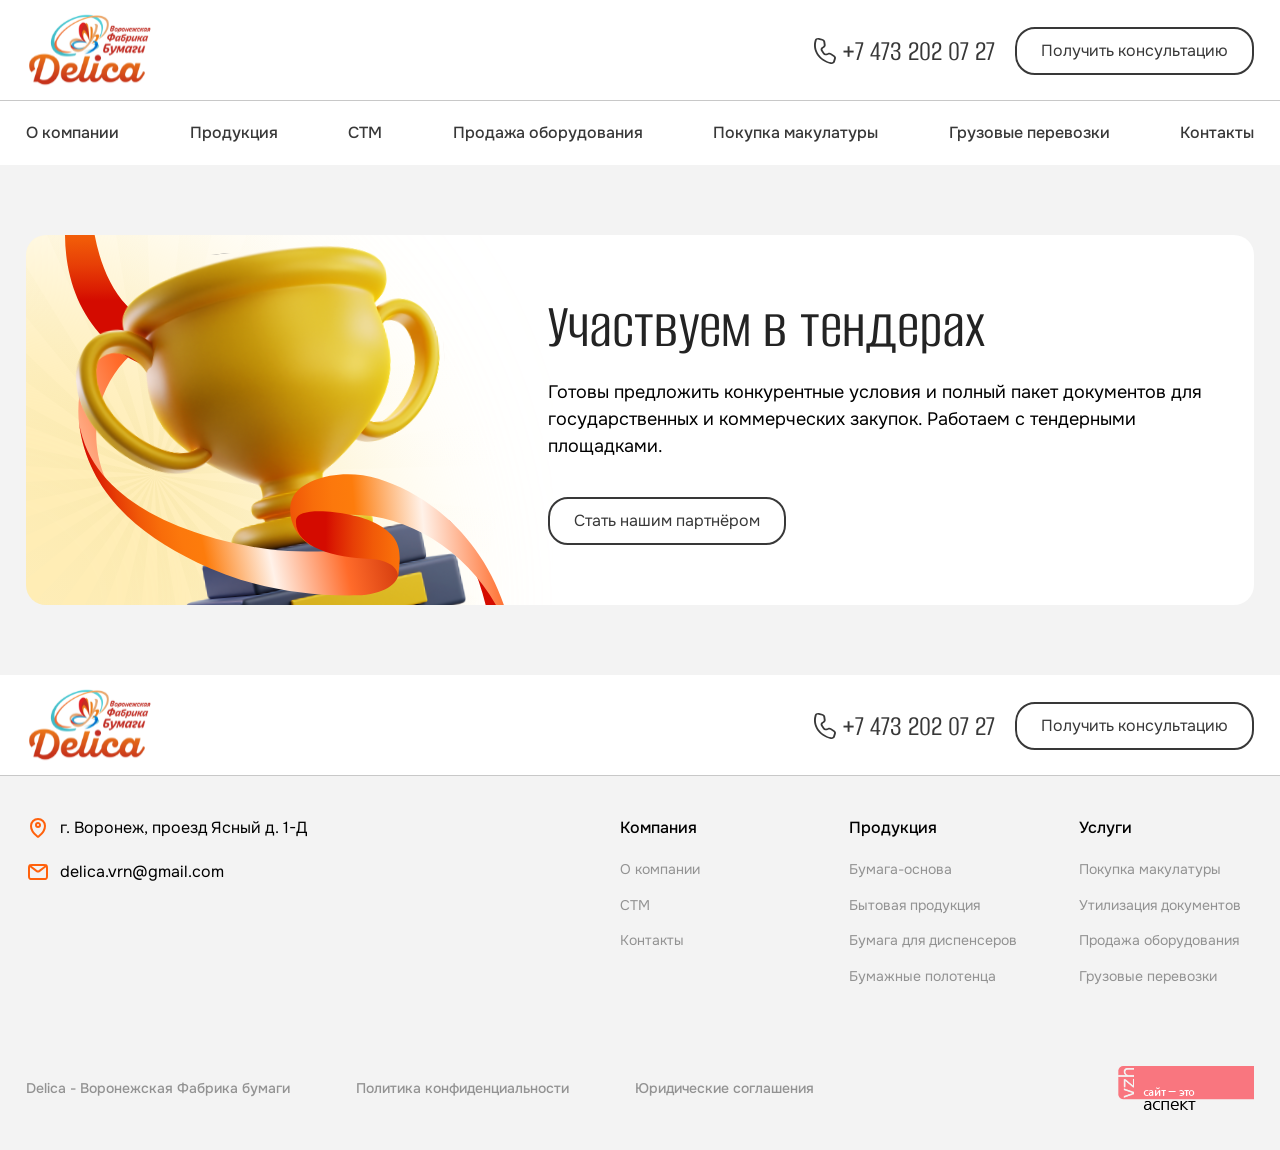
==== commit 1aef0c4e: "day_8" ====
--- a/delica/index.html
+++ b/delica/index.html
@@ -43,7 +43,7 @@
       </div>
     </div>
   </header>
-  <div class="section_bunner">
+  <!-- <div class="section_bunner">
     <div class="bunner_swiper swiper">
       <div class="bunner_swiper_row swiper-wrapper">
         <div class="bunner_slide swiper-slide" style='background-image: url("img/bunner1.jpg")'>
@@ -78,7 +78,6 @@
           <div class="bunner_pagination"></div>
         </div>
       </div>
-      <!-- <div class="swiper-scrollbar"></div> -->
     </div>
   </div>
   <div class="section_advantages">
@@ -99,27 +98,39 @@
       <div class="advantages_img"></div>
     </div>
   </div>
-
   <div class="section_types_products">
     <div class="container">
       <p class="types_products_title">Продукция</p>
       <div class="types_products_box">
-        <div class="types_products_item item_1">
+        <a href="#" class="types_products_item item_1">
           <div class="types_products_row"><p class="type_product_name">Бумага-основа</p><span class="type_prod_link_icon"></span></div>
-        </div>
-        <div class="types_products_item item_2">
+        </a>
+        <a href="#" class="types_products_item item_2">
           <div class="types_products_row"><p class="type_product_name">Бытовая продукция</p><span class="type_prod_link_icon"></span></div>
-        </div>
-        <div class="types_products_item item_3">
+        </a>
+        <a href="#" class="types_products_item item_3">
           <div class="types_products_row"><p class="type_product_name">Бумага для диспенсеров</p><span class="type_prod_link_icon"></span></div>
-        </div>
-        <div class="types_products_item item_4">
+        </a>
+        <a href="#" class="types_products_item item_4">
           <div class="types_products_row"><p class="type_product_name">Бумажные полотенца</p><span class="type_prod_link_icon"></span></div>
-        </div>
+        </a>
+      </div>
+    </div>
+  </div> -->
+  <div class="section_cooperation">
+    <div class="container">
+      <div class="cooperation_box">
+        <div class="cooperation_content">
+          <p class="cooperation_title">Участвуем в тендерах</p>
+          <p class="cooperation_text">
+            Готовы предложить конкурентные условия и полный пакет документов 
+            для государственных и коммерческих закупок. Работаем с тендерными площадками.
+          </p>
+        </div>
+        <a href="#" class="main_btn">Стать нашим партнёром</a>
       </div>
     </div>
   </div>
-
 
   
   <footer class="footer">
--- a/delica/css/style.css
+++ b/delica/css/style.css
@@ -143,9 +143,7 @@
 .footer_menu_box nav>ul>li>ul a {
   transition: color .2s ease-in-out;
 }
-.footer_menu_box nav>ul>li>ul a:hover {
-  color: var(--akcent_color_hover);
-}
+.footer_menu_box nav>ul>li>ul a:active {color: var(--akcent_color_hover);}
 /* =================================== footer_menu ============================================ */
 .overlay {
 	position: fixed;
@@ -231,9 +229,7 @@
   line-height: 1.5;
   transition: color .2s ease-in-out;
 }
-.header_menu li a:hover {
-  color: var(--akcent_color_hover);
-}
+.header_menu li a:active {color: var(--akcent_color_hover);}
 .main_btn {
   padding: 10px 24px;
   line-height: 1.5;
@@ -245,7 +241,7 @@
   white-space: nowrap;
   text-align: center;
 }
-.main_btn:hover {
+.main_btn:active {
   color: #fff;
   background-color: var(--color_text_header);
 }
@@ -260,7 +256,7 @@
   font-weight: 500;
   transition: background-color .3s ease-in-out;
 }
-.main_btn_2:hover {
+.main_btn_2:active {
   background-color: #FF752B;
 }
 .main_number {
@@ -272,15 +268,11 @@
   align-items: center;
   transition: color .2s ease-in-out;
 }
+.main_number:active {color: var(--akcent_color_hover);}
 .main_number path {
   transition: fill .2s ease-in-out;
 }
-.main_number:hover {
-  color: var(--akcent_color_hover);
-}
-.main_number:hover path {
-  fill: var(--akcent_color_hover);
-}
+.main_number:active path {fill: var(--akcent_color_hover);}
 .feedback_box {
   display: flex;
   gap: 20px;
@@ -313,9 +305,7 @@
 .footer_contacts_list .mail-link {
   transition: color .2s ease-in-out;
 }
-.footer_contacts_list .mail-link:hover {
-  color: var(--akcent_color_hover);
-}
+.footer_contacts_list .mail-link:active {color: var(--akcent_color_hover);}
 .footer_middle_row .container,
 .footer_top_row .container {
   display: flex;
@@ -398,16 +388,7 @@
   border-radius: 16px;
   transition: all .2s ease-in-out,boxShadow .3s ease-in-out;
 }
-.bunner_btn_prev:hover,
-.bunner_btn_next:hover {
-  border: 2px solid #F05513;
-}
-.bunner_btn_prev:active,
-.bunner_btn_next:active {
-  box-shadow: 0px 8px 16px rgba(219, 124, 50, 0.4);
-  /* top: calc(50% + 1px); */
-  transform: translateY(-50%) scale(.9);
-}
+.bunner_btn_prev:active,.bunner_btn_next:active {box-shadow: 0px 8px 16px rgba(219, 124, 50, 0.4);transform: translateY(-50%) scale(.9);}
 .bunner_btn_next {left: calc( 56px + var(--container_padding));}
 .bunner_btn_prev {left: calc(0px + var(--container_padding));}
 .bunner_btn_prev::before,
@@ -515,7 +496,7 @@
   font-family: 'AlumniSans';
 }
 .section_types_products {
-  padding: 70px 70px;
+  padding: 70px 0 70px;
 }
 .types_products_title {
   margin-bottom: 40px;
@@ -526,25 +507,97 @@
   grid-gap: 24px;
 }
 .types_products_item {
-  background-color: #fff;
-  padding: 20px 30px;
+  padding: 20px 20px 20px 30px;
   border-radius: 20px;
   height: 280px;
-}
+  background-color: #fff;
+  background-position: 50% 100%;
+  background-size: auto 100%;
+  background-repeat: no-repeat;
+  transition: all .3s ease-in-out;
+  color: #000;
+}
+.types_products_item:active {background-color: #FF753B;color: #fff;background-size: auto 105%;}
 
-background: linear-gradient(0deg, #D32D14 -20.97%, #FF8D30 95.4%);
-border-radius: 12px;
-
+.types_products_item.item_1 {background-image: url('../img/types_products_item1.png');}
+.types_products_item.item_2 {background-image: url('../img/types_products_item2.png');}
+.types_products_item.item_3 {background-image: url('../img/types_products_item3.png');}
+.types_products_item.item_4 {background-image: url('../img/types_products_item4.png');}
+.types_products_row {
+  display: flex;
+  justify-content: space-between;
+  align-items: center;
+}
 .type_product_name {
   font-size: 26px;
   line-height: 1.3;
 }
 .type_prod_link_icon {
+  position: relative;
   width: 36px;
   height: 36px;
   display: block;
-  background: linear-gradient(0deg, #D32D14 -20.97%, #FF8D30 95.4%);
-}
+}
+.type_prod_link_icon::after,
+.type_prod_link_icon::before {
+  position: absolute;
+  content: '';
+  top: 50%;
+  left: 50%;
+  width: 100%;
+  height: 100%;
+  transform: translate(-50%, -50%);
+  border-radius: 12px;
+  transition: opacity .3s ease-in-out;
+}
+.type_prod_link_icon::before {
+  background: url('../img/type_prod_link_icon.svg') center center / cover no-repeat;
+  opacity: 1;
+}
+.type_prod_link_icon::after {
+  background: url('../img/type_prod_link_icon_white.svg') center center / cover no-repeat;
+  opacity: 0;
+}
+.section_cooperation {
+  padding: 70px 0;
+}
+.cooperation_box {
+  padding: 60px 50px 60px 42.5%;
+  border-radius: 20px;
+  height: 370px;
+  width: 100%;
+  background: url('../img/cooperation_img.svg') 0% 0% / auto 105% no-repeat #fff;
+}
+.cooperation_content {
+  max-width: 700px;
+  width: 100%;
+}
+.cooperation_title {
+  font-size: var(--main_title);
+  color: var(--main_title_color);
+  font-family: 'AlumniSans';
+  margin-bottom: 20px;
+}
+.cooperation_text {
+  font-size: var(--text_size_main_plus);
+  line-height: 1.5;
+  margin-bottom: 37px;
+}
+.section_cooperation a {display: block;width: fit-content;}
+@media (hover: hover) {
+  .types_products_item:hover {background-color: #FF753B;color: #fff;background-size: auto 105%;}
+  .bunner_btn_prev:hover,.bunner_btn_next:hover {border: 2px solid #F05513;}
+  .footer_contacts_list .mail-link:hover {color: var(--akcent_color_hover);}
+  .main_number:hover {color: var(--akcent_color_hover);}
+  .main_number:hover path {fill: var(--akcent_color_hover);}
+  .main_btn_2:hover {background-color: #FF752B;}
+  .main_btn:hover {color: #fff;background-color: var(--color_text_header);}
+  .header_menu li a:hover {color: var(--akcent_color_hover);}
+  .footer_menu_box nav>ul>li>ul a:hover {color: var(--akcent_color_hover);}
+  .types_products_item:hover .type_prod_link_icon::after {opacity: 1;}
+  .types_products_item:hover .type_prod_link_icon::before {opacity: 0;}
+}
+
 @media (max-width: 1100px) {
   :root {
     --bunner_title: 68px;
@@ -608,15 +661,21 @@
     font-size: var(--bunner_title);
     max-width: 550px;
   }
-  .swiper_nav_box{
-    bottom: 42px;
-  }
-  .advantages_list {
-    margin-bottom: 27px;
-  }
-  .presents_advantages span {
-    font-size: 46px;
-  }
+  .swiper_nav_box{bottom: 42px;}
+  .section_advantages {padding-bottom: 60px;}
+  .advantages_list {margin-bottom: 27px;}
+  .presents_advantages span {font-size: 46px;}
+  .types_products_item {height: 240px;padding: 16px 16px 16px 24px;}
+  .type_product_name {font-size: 22px;}
+  .types_products_box {gap: 12px;}
+  .section_types_products {padding: 60px 0 60px;}
+  .cooperation_box {
+    padding: 40px 40px 40px 53.8%;
+    height: 298px;
+    background: url('../img/cooperation_img.svg') 0% 0% / auto 118% no-repeat #fff;
+  }
+  .cooperation_title {margin-bottom: 16px;}
+  .cooperation_text {margin-bottom: 20px;}
 }
 @media (max-width: 920px) {
   :root {
@@ -645,9 +704,7 @@
   .footer_menu_box nav>ul {
     min-width: unset;
   }
-  .footer_menu_box nav>ul>li>a[href=""]:hover {
-    cursor: pointer;
-  }
+  .footer_menu_box nav>ul>li>a[href=""]:hover {cursor: pointer;}
   .footer_menu_box nav>ul>li>a {
     font-size: 14px;
     margin-bottom: 16px;
@@ -676,7 +733,9 @@
   .presents_advantages_item {
     font-size: 14px;
   }
-  
+  .type_product_name {
+    font-size: 18px;
+  }
 }
 @media (max-width: 870px) {
   .section_advantages .container {
@@ -744,12 +803,18 @@
   .bunner_btn_prev,.bunner_btn_next {display: none;}
   .section_advantages .container {gap: 20px;}
   .advantages_title,.advantages_list {margin-bottom: 20px;}
+  .types_products_title {margin-bottom: 20px;}
   .presents_advantages {justify-content: space-between;}
   .advantages_img {min-height: 300px;}
   .presents_advantages span {font-size: 38px;}
-  .section_advantages {
-    padding-top: 40px;
-    padding-bottom: 50px;
+  .section_advantages {padding-top: 40px;padding-bottom: 50px;}
+  .types_products_item {height: 162px;padding: 8px 8px 8px 16px;}
+  .section_types_products {padding: 50px 0 50px;}
+  .cooperation_text {margin-bottom: 16px;}
+}
+@media (max-width: 650px) {
+  .types_products_box {
+    grid-template-columns: 1fr;
   }
 }
 @media (max-width: 610px) {
@@ -761,6 +826,7 @@
   .footer .footer_middle_row .main_btn {display: block;}
   .header_menu.header_menu--active {padding: 30px 0;}
   .header_menu.header_menu--active .container {max-height: calc(100vh - 130px);}
+  .types_products_title {margin-bottom: 12px;}
 }
 @media (max-width: 500px) {
   .copy_row .container {flex-direction: column;gap: 30px;align-items: start;}
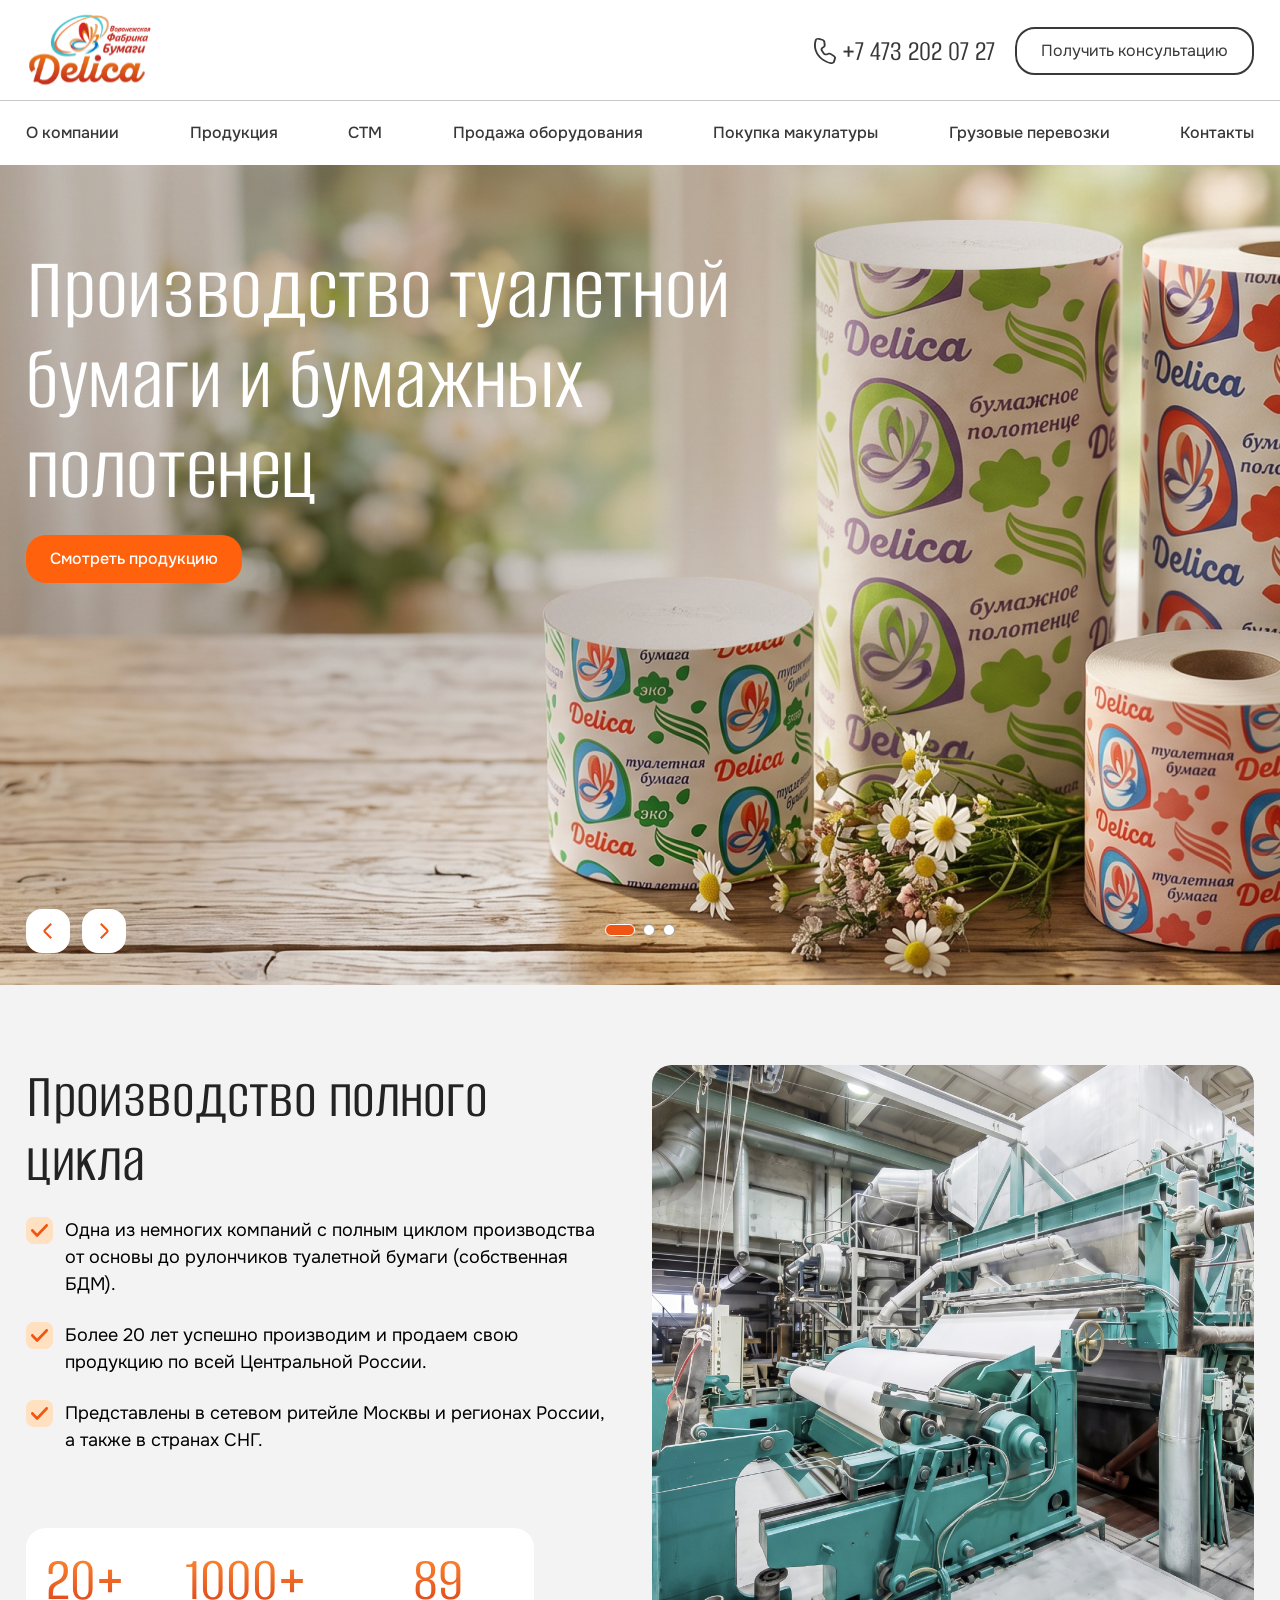
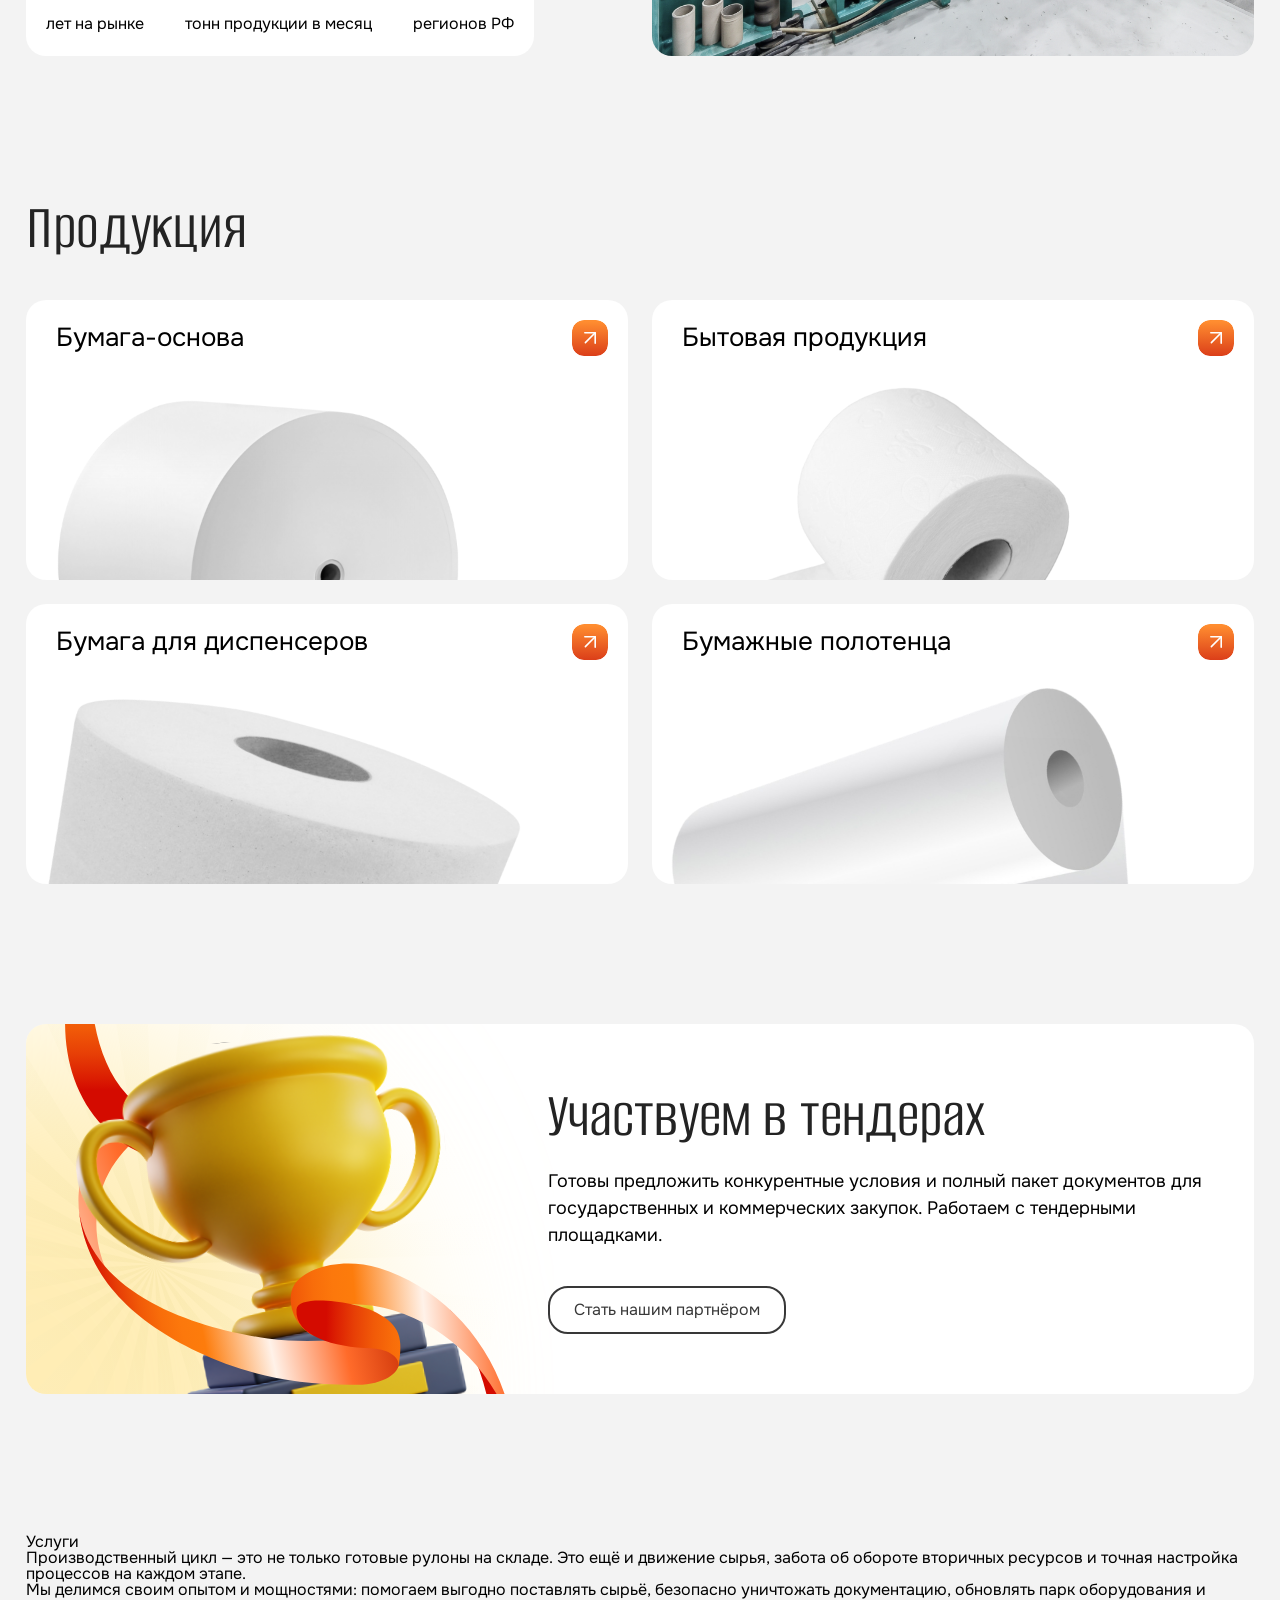
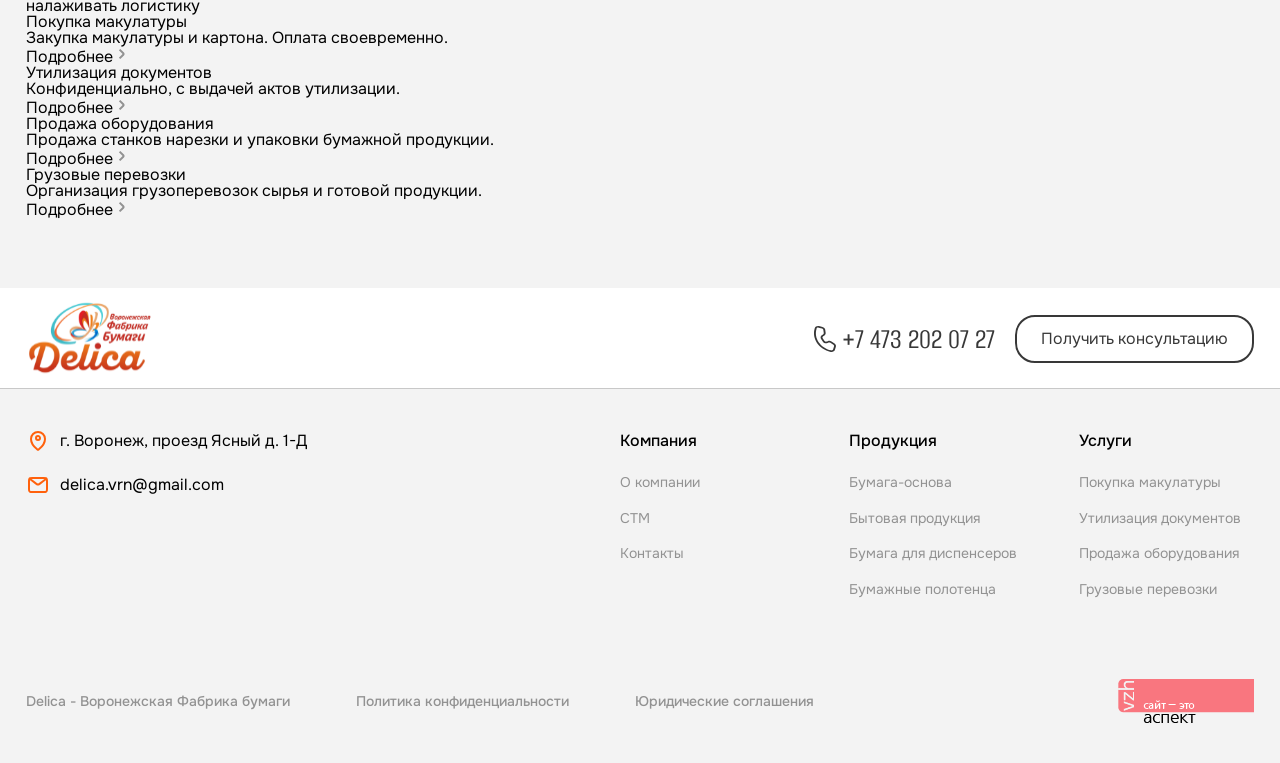
==== commit f6321737: "day_9" ====
--- a/delica/index.html
+++ b/delica/index.html
@@ -43,7 +43,10 @@
       </div>
     </div>
   </header>
-  <!-- <div class="section_bunner">
+
+
+
+  <div class="section_bunner">
     <div class="bunner_swiper swiper">
       <div class="bunner_swiper_row swiper-wrapper">
         <div class="bunner_slide swiper-slide" style='background-image: url("img/bunner1.jpg")'>
@@ -116,22 +119,54 @@
         </a>
       </div>
     </div>
-  </div> -->
+  </div>
   <div class="section_cooperation">
     <div class="container">
       <div class="cooperation_box">
+        <div class="cooperation_box_bg"></div>
         <div class="cooperation_content">
           <p class="cooperation_title">Участвуем в тендерах</p>
           <p class="cooperation_text">
             Готовы предложить конкурентные условия и полный пакет документов 
             для государственных и коммерческих закупок. Работаем с тендерными площадками.
           </p>
-        </div>
-        <a href="#" class="main_btn">Стать нашим партнёром</a>
-      </div>
-    </div>
-  </div>
-
+          <a href="#" class="main_btn">Стать нашим партнёром</a>
+        </div>
+      </div>
+    </div>
+  </div>
+
+  <div class="section_services">
+    <div class="container">
+      <div class="services_description_box">
+        <p class="services_title">Услуги</p>
+        <p class="services_text">Производственный цикл — это не только готовые рулоны на складе. Это ещё и движение сырья, забота об обороте вторичных ресурсов и точная настройка процессов на каждом этапе.</p>
+        <p class="services_text">Мы делимся своим опытом и мощностями: помогаем выгодно поставлять сырьё, безопасно уничтожать документацию, обновлять парк оборудования и налаживать логистику</p>
+      </div>
+      <div class="services_box">
+        <div class="services_item item_1">
+          <p class="services_item_title">Покупка макулатуры</p>
+          <p class="services_item_text">Закупка макулатуры и картона. Оплата своевременно.</p>
+          <a href="#">Подробнее<svg width="16" height="16" viewBox="0 0 16 16" fill="none" xmlns="http://www.w3.org/2000/svg"><path d="M6.6 3.60254L10.2905 7.29309C10.6811 7.68361 10.6811 8.31678 10.2905 8.7073L6.6 12.3979" stroke="#929292" stroke-width="2"/></svg></a>
+        </div>
+        <div class="services_item item_2">
+          <p class="services_item_title">Утилизация документов</p>
+          <p class="services_item_text">Конфиденциально, с выдачей актов утилизации.</p>
+          <a href="#">Подробнее<svg width="16" height="16" viewBox="0 0 16 16" fill="none" xmlns="http://www.w3.org/2000/svg"><path d="M6.6 3.60254L10.2905 7.29309C10.6811 7.68361 10.6811 8.31678 10.2905 8.7073L6.6 12.3979" stroke="#929292" stroke-width="2"/></svg></a>
+        </div>
+        <div class="services_item item_3">
+          <p class="services_item_title">Продажа оборудования</p>
+          <p class="services_item_text">Продажа станков нарезки и упаковки бумажной продукции.</p>
+          <a href="#">Подробнее<svg width="16" height="16" viewBox="0 0 16 16" fill="none" xmlns="http://www.w3.org/2000/svg"><path d="M6.6 3.60254L10.2905 7.29309C10.6811 7.68361 10.6811 8.31678 10.2905 8.7073L6.6 12.3979" stroke="#929292" stroke-width="2"/></svg></a>
+        </div>
+        <div class="services_item item_4">
+          <p class="services_item_title">Грузовые перевозки</p>
+          <p class="services_item_text">Организация грузоперевозок сырья и готовой продукции.</p>
+          <a href="#">Подробнее<svg width="16" height="16" viewBox="0 0 16 16" fill="none" xmlns="http://www.w3.org/2000/svg"><path d="M6.6 3.60254L10.2905 7.29309C10.6811 7.68361 10.6811 8.31678 10.2905 8.7073L6.6 12.3979" stroke="#929292" stroke-width="2"/></svg></a>
+        </div>
+      </div>
+    </div>
+  </div>
   
   <footer class="footer">
     <div class="footer_top_row">
@@ -139,9 +174,8 @@
         <a href="/" class="logo"><img src="img/logo_delica.svg" alt="logotype"></a>
         <div class="feedback_box">
           <a href="tel:+74732020727" class="main_number">
-            <svg width="34" height="34" viewBox="0 0 34 34" fill="none" xmlns="http://www.w3.org/2000/svg">
-              <path d="M6.74562 6.20156C7.23384 4.61058 9.13097 3.67252 10.9826 4.10562L14.5289 4.93512C15.9554 5.26878 17.0098 6.31491 17.1906 7.57671L17.6547 10.8148C17.807 11.8782 17.3126 12.9236 16.3609 13.5885L16.1646 13.7161L15.2019 14.2987C14.4756 14.7385 14.263 15.5863 14.7126 16.254L16.5318 18.9563L16.6217 19.0763C17.1007 19.6539 17.9954 19.869 18.7537 19.5693L19.8238 19.146C21.0246 18.6714 22.4363 18.8042 23.5005 19.4913L26.5408 21.4546C27.7257 22.2196 28.2567 23.5246 27.8808 24.7502L26.945 27.7976C26.457 29.3884 24.5606 30.3275 22.7087 29.8945C10.7378 27.0944 3.59065 16.4864 6.74562 6.20156ZM8.56587 6.62733C5.67584 16.0485 12.2228 25.7657 23.1884 28.3306C24.0347 28.5284 24.9017 28.0992 25.1248 27.3718L26.0605 24.3245C26.2403 23.7383 25.9866 23.114 25.4201 22.7482L22.3786 20.7854C21.8696 20.4568 21.1952 20.3934 20.6214 20.6199L19.5514 21.0432L19.5503 21.0438C17.86 21.7116 15.8454 21.1557 14.9057 19.7609L13.0865 17.0586C12.1475 15.6647 12.5898 13.8918 14.111 12.9706L15.0736 12.388L15.1677 12.3265C15.593 12.0293 15.8273 11.5741 15.7976 11.1023L15.7869 11.0007L15.3219 7.7624C15.2354 7.15892 14.7314 6.65856 14.0491 6.49898L10.5029 5.66949C9.65627 5.47147 8.78907 5.90027 8.56587 6.62733Z" fill="#383838"/>
-            </svg><span>+7 473 202 07 27</span>
+            <svg width="34" height="34" viewBox="0 0 34 34" fill="none" xmlns="http://www.w3.org/2000/svg"><path d="M6.74562 6.20156C7.23384 4.61058 9.13097 3.67252 10.9826 4.10562L14.5289 4.93512C15.9554 5.26878 17.0098 6.31491 17.1906 7.57671L17.6547 10.8148C17.807 11.8782 17.3126 12.9236 16.3609 13.5885L16.1646 13.7161L15.2019 14.2987C14.4756 14.7385 14.263 15.5863 14.7126 16.254L16.5318 18.9563L16.6217 19.0763C17.1007 19.6539 17.9954 19.869 18.7537 19.5693L19.8238 19.146C21.0246 18.6714 22.4363 18.8042 23.5005 19.4913L26.5408 21.4546C27.7257 22.2196 28.2567 23.5246 27.8808 24.7502L26.945 27.7976C26.457 29.3884 24.5606 30.3275 22.7087 29.8945C10.7378 27.0944 3.59065 16.4864 6.74562 6.20156ZM8.56587 6.62733C5.67584 16.0485 12.2228 25.7657 23.1884 28.3306C24.0347 28.5284 24.9017 28.0992 25.1248 27.3718L26.0605 24.3245C26.2403 23.7383 25.9866 23.114 25.4201 22.7482L22.3786 20.7854C21.8696 20.4568 21.1952 20.3934 20.6214 20.6199L19.5514 21.0432L19.5503 21.0438C17.86 21.7116 15.8454 21.1557 14.9057 19.7609L13.0865 17.0586C12.1475 15.6647 12.5898 13.8918 14.111 12.9706L15.0736 12.388L15.1677 12.3265C15.593 12.0293 15.8273 11.5741 15.7976 11.1023L15.7869 11.0007L15.3219 7.7624C15.2354 7.15892 14.7314 6.65856 14.0491 6.49898L10.5029 5.66949C9.65627 5.47147 8.78907 5.90027 8.56587 6.62733Z" fill="#383838"/></svg>
+            <span>+7 473 202 07 27</span>
           </a>
           <a href="#" class="main_btn">Получить консультацию</a>
         </div>
--- a/delica/css/style.css
+++ b/delica/css/style.css
@@ -144,7 +144,7 @@
   transition: color .2s ease-in-out;
 }
 .footer_menu_box nav>ul>li>ul a:active {color: var(--akcent_color_hover);}
-/* =================================== footer_menu ============================================ */
+/* ============================================================================================= */
 .overlay {
 	position: fixed;
 	z-index: 99;
@@ -240,6 +240,7 @@
   transition: color .2s ease-in-out,background-color .2s ease-in-out;
   white-space: nowrap;
   text-align: center;
+  background-color: #fff;
 }
 .main_btn:active {
   color: #fff;
@@ -566,11 +567,23 @@
   border-radius: 20px;
   height: 370px;
   width: 100%;
-  background: url('../img/cooperation_img.svg') 0% 0% / auto 105% no-repeat #fff;
+  position: relative;
+  background-color: #fff;
+  overflow: hidden;
+}
+.cooperation_box_bg {
+  position: absolute;
+  height: 100%;
+  width: 536px;
+  left: 0;
+  top: 0;
+  background: url('../img/cooperation_img.svg') center 0% / 100% no-repeat;
 }
 .cooperation_content {
   max-width: 700px;
   width: 100%;
+  z-index: 3;
+  position: relative;
 }
 .cooperation_title {
   font-size: var(--main_title);
@@ -584,6 +597,25 @@
   margin-bottom: 37px;
 }
 .section_cooperation a {display: block;width: fit-content;}
+.section_services {
+  padding: 70px 0;
+}
+/* .section_services .container {
+  display: flex;
+  gap: 30px;
+}
+.services_title {
+  font-size: 64px;
+  color: var(--main_title_color);
+  font-family: 'AlumniSans';
+  margin-bottom: 20px;
+}
+.services_text {
+  font-size: var(--text_size_main_plus);
+  line-height: 1.5;
+  margin-bottom: 30px;
+  max-width: 648px;
+} */
 @media (hover: hover) {
   .types_products_item:hover {background-color: #FF753B;color: #fff;background-size: auto 105%;}
   .bunner_btn_prev:hover,.bunner_btn_next:hover {border: 2px solid #F05513;}
@@ -597,7 +629,6 @@
   .types_products_item:hover .type_prod_link_icon::after {opacity: 1;}
   .types_products_item:hover .type_prod_link_icon::before {opacity: 0;}
 }
-
 @media (max-width: 1100px) {
   :root {
     --bunner_title: 68px;
@@ -672,10 +703,15 @@
   .cooperation_box {
     padding: 40px 40px 40px 53.8%;
     height: 298px;
-    background: url('../img/cooperation_img.svg') 0% 0% / auto 118% no-repeat #fff;
+  }
+  .cooperation_box_bg {
+    width: 468px;
+    background: url('../img/cooperation_img.svg') 75% 0% / 103% no-repeat;
   }
   .cooperation_title {margin-bottom: 16px;}
   .cooperation_text {margin-bottom: 20px;}
+  .section_cooperation .main_btn {padding: 8px 20px;border-radius: 18px;font-size: 14px;line-height: 1.4;}
+  .section_cooperation {padding: 60px 0;}
 }
 @media (max-width: 920px) {
   :root {
@@ -701,9 +737,7 @@
     max-width: 100%;
     border-bottom: 1px solid #AEAEAE;
   }
-  .footer_menu_box nav>ul {
-    min-width: unset;
-  }
+  .footer_menu_box nav>ul {min-width: unset;}
   .footer_menu_box nav>ul>li>a[href=""]:hover {cursor: pointer;}
   .footer_menu_box nav>ul>li>a {
     font-size: 14px;
@@ -727,30 +761,18 @@
     max-height: 0;
     overflow-y: hidden;
   }
-  .footer_middle_row {
-    padding-bottom: 30px;
-  }
-  .presents_advantages_item {
-    font-size: 14px;
-  }
-  .type_product_name {
-    font-size: 18px;
-  }
+  .footer_middle_row {padding-bottom: 30px;}
+  .presents_advantages_item {font-size: 14px;}
+  .type_product_name {font-size: 18px;}
 }
 @media (max-width: 870px) {
-  .section_advantages .container {
-    flex-direction: column;
-  }
-  .advantages_img {
-    min-height: 400px;
-  }
+  .section_advantages .container {flex-direction: column;}
+  .advantages_img {min-height: 400px;}
   .presents_advantages {
     max-width: unset;
     justify-content: space-around;
   }
-  .advantages_list, .advantages_title {
-    max-width: unset;
-  }
+  .advantages_list, .advantages_title {max-width: unset;}
 }
 @media (max-width: 750px) {
   :root {
@@ -811,11 +833,16 @@
   .types_products_item {height: 162px;padding: 8px 8px 8px 16px;}
   .section_types_products {padding: 50px 0 50px;}
   .cooperation_text {margin-bottom: 16px;}
+  .section_cooperation .main_btn {padding: 6px 20px;border-radius: 14px;}
+  .section_cooperation {padding: 50px 0;}
+  .cooperation_box {padding: 20px 20px 20px 36%;height: 238px;}
+  .cooperation_box_bg {
+    width: 222px;
+    background: url('../img/cooperation_img_mobile.svg') 27% 0% / 121% no-repeat;
+  }
 }
 @media (max-width: 650px) {
-  .types_products_box {
-    grid-template-columns: 1fr;
-  }
+  .types_products_box {grid-template-columns: 1fr;}
 }
 @media (max-width: 610px) {
   :root {--container_padding: 13px;}
@@ -827,6 +854,15 @@
   .header_menu.header_menu--active {padding: 30px 0;}
   .header_menu.header_menu--active .container {max-height: calc(100vh - 130px);}
   .types_products_title {margin-bottom: 12px;}
+  .cooperation_box {
+    padding: 252px 12px 20px 12px;
+    height: fit-content;
+  }
+  .cooperation_box_bg {
+    width: 100%;
+    height: 240px;
+    background: url('../img/cooperation_img_mobile_320.svg') 47% center / cover no-repeat;
+  }
 }
 @media (max-width: 500px) {
   .copy_row .container {flex-direction: column;gap: 30px;align-items: start;}
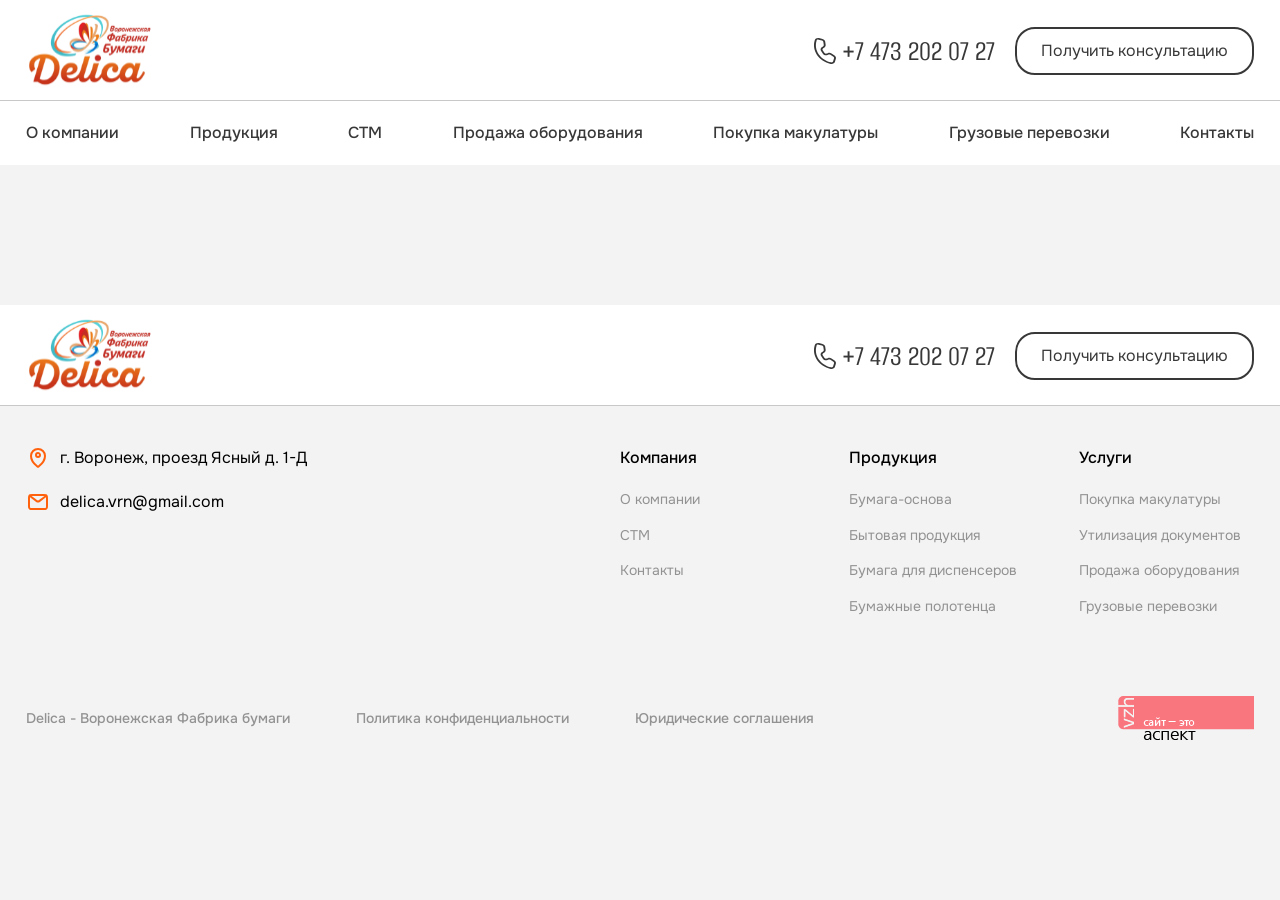
==== commit 5de9d62f: "day_10" ====
--- a/delica/index.html
+++ b/delica/index.html
@@ -46,7 +46,7 @@
 
 
 
-  <div class="section_bunner">
+  <!-- <div class="section_bunner">
     <div class="bunner_swiper swiper">
       <div class="bunner_swiper_row swiper-wrapper">
         <div class="bunner_slide swiper-slide" style='background-image: url("img/bunner1.jpg")'>
@@ -135,7 +135,6 @@
       </div>
     </div>
   </div>
-
   <div class="section_services">
     <div class="container">
       <div class="services_description_box">
@@ -144,30 +143,36 @@
         <p class="services_text">Мы делимся своим опытом и мощностями: помогаем выгодно поставлять сырьё, безопасно уничтожать документацию, обновлять парк оборудования и налаживать логистику</p>
       </div>
       <div class="services_box">
-        <div class="services_item item_1">
+        <a href="#" class="services_item item_1">
           <p class="services_item_title">Покупка макулатуры</p>
           <p class="services_item_text">Закупка макулатуры и картона. Оплата своевременно.</p>
-          <a href="#">Подробнее<svg width="16" height="16" viewBox="0 0 16 16" fill="none" xmlns="http://www.w3.org/2000/svg"><path d="M6.6 3.60254L10.2905 7.29309C10.6811 7.68361 10.6811 8.31678 10.2905 8.7073L6.6 12.3979" stroke="#929292" stroke-width="2"/></svg></a>
-        </div>
-        <div class="services_item item_2">
+          <p class="services_item_btn">Подробнее<svg width="16" height="16" viewBox="0 0 16 16" fill="none" xmlns="http://www.w3.org/2000/svg"><path d="M6.6 3.60254L10.2905 7.29309C10.6811 7.68361 10.6811 8.31678 10.2905 8.7073L6.6 12.3979" stroke="#929292" stroke-width="2"/></svg></p>
+        </a>
+        <a href="#" class="services_item item_2">
           <p class="services_item_title">Утилизация документов</p>
           <p class="services_item_text">Конфиденциально, с выдачей актов утилизации.</p>
-          <a href="#">Подробнее<svg width="16" height="16" viewBox="0 0 16 16" fill="none" xmlns="http://www.w3.org/2000/svg"><path d="M6.6 3.60254L10.2905 7.29309C10.6811 7.68361 10.6811 8.31678 10.2905 8.7073L6.6 12.3979" stroke="#929292" stroke-width="2"/></svg></a>
-        </div>
-        <div class="services_item item_3">
+          <p class="services_item_btn" href="#">Подробнее<svg width="16" height="16" viewBox="0 0 16 16" fill="none" xmlns="http://www.w3.org/2000/svg"><path d="M6.6 3.60254L10.2905 7.29309C10.6811 7.68361 10.6811 8.31678 10.2905 8.7073L6.6 12.3979" stroke="#929292" stroke-width="2"/></svg></p>
+        </a>
+        <a href="#" class="services_item item_3">
           <p class="services_item_title">Продажа оборудования</p>
           <p class="services_item_text">Продажа станков нарезки и упаковки бумажной продукции.</p>
-          <a href="#">Подробнее<svg width="16" height="16" viewBox="0 0 16 16" fill="none" xmlns="http://www.w3.org/2000/svg"><path d="M6.6 3.60254L10.2905 7.29309C10.6811 7.68361 10.6811 8.31678 10.2905 8.7073L6.6 12.3979" stroke="#929292" stroke-width="2"/></svg></a>
-        </div>
-        <div class="services_item item_4">
+          <p class="services_item_btn" href="#">Подробнее<svg width="16" height="16" viewBox="0 0 16 16" fill="none" xmlns="http://www.w3.org/2000/svg"><path d="M6.6 3.60254L10.2905 7.29309C10.6811 7.68361 10.6811 8.31678 10.2905 8.7073L6.6 12.3979" stroke="#929292" stroke-width="2"/></svg></p>
+        </a>
+        <a href="#" class="services_item item_4">
           <p class="services_item_title">Грузовые перевозки</p>
           <p class="services_item_text">Организация грузоперевозок сырья и готовой продукции.</p>
-          <a href="#">Подробнее<svg width="16" height="16" viewBox="0 0 16 16" fill="none" xmlns="http://www.w3.org/2000/svg"><path d="M6.6 3.60254L10.2905 7.29309C10.6811 7.68361 10.6811 8.31678 10.2905 8.7073L6.6 12.3979" stroke="#929292" stroke-width="2"/></svg></a>
-        </div>
-      </div>
-    </div>
-  </div>
+          <p class="services_item_btn" href="#">Подробнее<svg width="16" height="16" viewBox="0 0 16 16" fill="none" xmlns="http://www.w3.org/2000/svg"><path d="M6.6 3.60254L10.2905 7.29309C10.6811 7.68361 10.6811 8.31678 10.2905 8.7073L6.6 12.3979" stroke="#929292" stroke-width="2"/></svg></p>
+        </a>
+      </div>
+    </div>
+  </div> -->
   
+  <div class="section_services">
+    <div class="container">
+      
+    </div>
+  </div>
+
   <footer class="footer">
     <div class="footer_top_row">
       <div class="container">
--- a/delica/css/style.css
+++ b/delica/css/style.css
@@ -600,22 +600,78 @@
 .section_services {
   padding: 70px 0;
 }
-/* .section_services .container {
+.section_services .container {
   display: flex;
   gap: 30px;
+  justify-content: space-between;
 }
 .services_title {
   font-size: 64px;
   color: var(--main_title_color);
   font-family: 'AlumniSans';
   margin-bottom: 20px;
+  max-width: 536px;
 }
 .services_text {
   font-size: var(--text_size_main_plus);
   line-height: 1.5;
   margin-bottom: 30px;
-  max-width: 648px;
-} */
+  max-width: 536px;
+}
+.services_text:last-child {margin-bottom: 0;}
+.services_box {
+  display: grid;
+  grid-template-columns: 1fr 1fr;
+  grid-gap: 24px;
+}
+.services_item {
+  max-width: 312px;
+  width: 100%;
+  padding: 20px;
+  border-radius: 20px;
+  background-color: #fff;
+  display: flex;
+  flex-direction: column;
+  transition: box-shadow .3s ease-in-out;
+}
+.services_item:active {box-shadow: 0px 20px 20px #00000014;}
+.services_item::before {
+  content: '';
+  width: 40px;
+  height: 40px;
+  display: block;
+  background-size: contain;
+  background-position: center center;
+  background-repeat: no-repeat;
+  border-radius: 16px;
+  margin-bottom: 24px;
+}
+.services_item.item_1::before {background: url('../img/services_item_1.svg');}
+.services_item.item_2::before {background: url('../img/services_item_2.svg');}
+.services_item.item_3::before {background: url('../img/services_item_3.svg');}
+.services_item.item_4::before {background: url('../img/services_item_4.svg');}
+.services_item_title {
+  font-family: 'AlumniSans';
+  font-size: 30px;
+  margin-bottom: 18px;
+}
+.services_item_text {
+  font-size: 16px;
+  line-height: 1.5;
+}
+.services_item_btn {
+  margin-top: 24px;
+  font-size: 14px;
+  line-height: 1.4;
+  color: #929292;
+  display: flex;
+  align-items: center;
+  gap: 2px;
+  transition: color .2s ease-in-out;
+}
+.services_item_btn path {transition: stroke .3s ease-in-out;}
+.services_item:hover .services_item_btn {color: #FF610C;}
+.services_item:hover .services_item_btn path {stroke: #FF610C;}
 @media (hover: hover) {
   .types_products_item:hover {background-color: #FF753B;color: #fff;background-size: auto 105%;}
   .bunner_btn_prev:hover,.bunner_btn_next:hover {border: 2px solid #F05513;}
@@ -628,6 +684,9 @@
   .footer_menu_box nav>ul>li>ul a:hover {color: var(--akcent_color_hover);}
   .types_products_item:hover .type_prod_link_icon::after {opacity: 1;}
   .types_products_item:hover .type_prod_link_icon::before {opacity: 0;}
+  .services_item:hover .services_item_btn {color: #FF610C;}
+  .services_item:hover .services_item_btn path {stroke: #FF610C;}
+  .services_item:hover {box-shadow: 0px 20px 20px #00000014;}
 }
 @media (max-width: 1100px) {
   :root {
@@ -712,6 +771,14 @@
   .cooperation_text {margin-bottom: 20px;}
   .section_cooperation .main_btn {padding: 8px 20px;border-radius: 18px;font-size: 14px;line-height: 1.4;}
   .section_cooperation {padding: 60px 0;}
+  .services_title {max-width: 308px;}
+  .services_text {max-width: 308px;}
+  .services_item {max-width: 268px;}
+  .services_item_title{font-size: 26px;}
+  .services_item_text{font-size: 14px;}
+  .services_item_text{font-size: 14px;}
+  .services_box {grid-gap: 12px;}
+  .section_services {padding: 60px 0;}
 }
 @media (max-width: 920px) {
   :root {
@@ -773,6 +840,12 @@
     justify-content: space-around;
   }
   .advantages_list, .advantages_title {max-width: unset;}
+  .section_services .container {
+    flex-direction: column;
+    gap: 20px;
+    justify-content: unset;
+  }
+  .services_title,.services_text,.services_item {max-width: unset;}
 }
 @media (max-width: 750px) {
   :root {
@@ -840,6 +913,10 @@
     width: 222px;
     background: url('../img/cooperation_img_mobile.svg') 27% 0% / 121% no-repeat;
   }
+  .services_title {font-size: 38px;}
+  .services_item_title {font-size: 24px;}
+  .services_item {border-radius: 16px;}
+  .section_services {padding: 50px 0;}
 }
 @media (max-width: 650px) {
   .types_products_box {grid-template-columns: 1fr;}
@@ -867,6 +944,7 @@
 @media (max-width: 500px) {
   .copy_row .container {flex-direction: column;gap: 30px;align-items: start;}
   .presents_advantages {padding: 10px;}
+  .services_box {grid-gap: 10px;grid-template-columns: 1fr;}
 }
 @media (max-width: 390px) {
   .header .main_btn {width: 100%;}
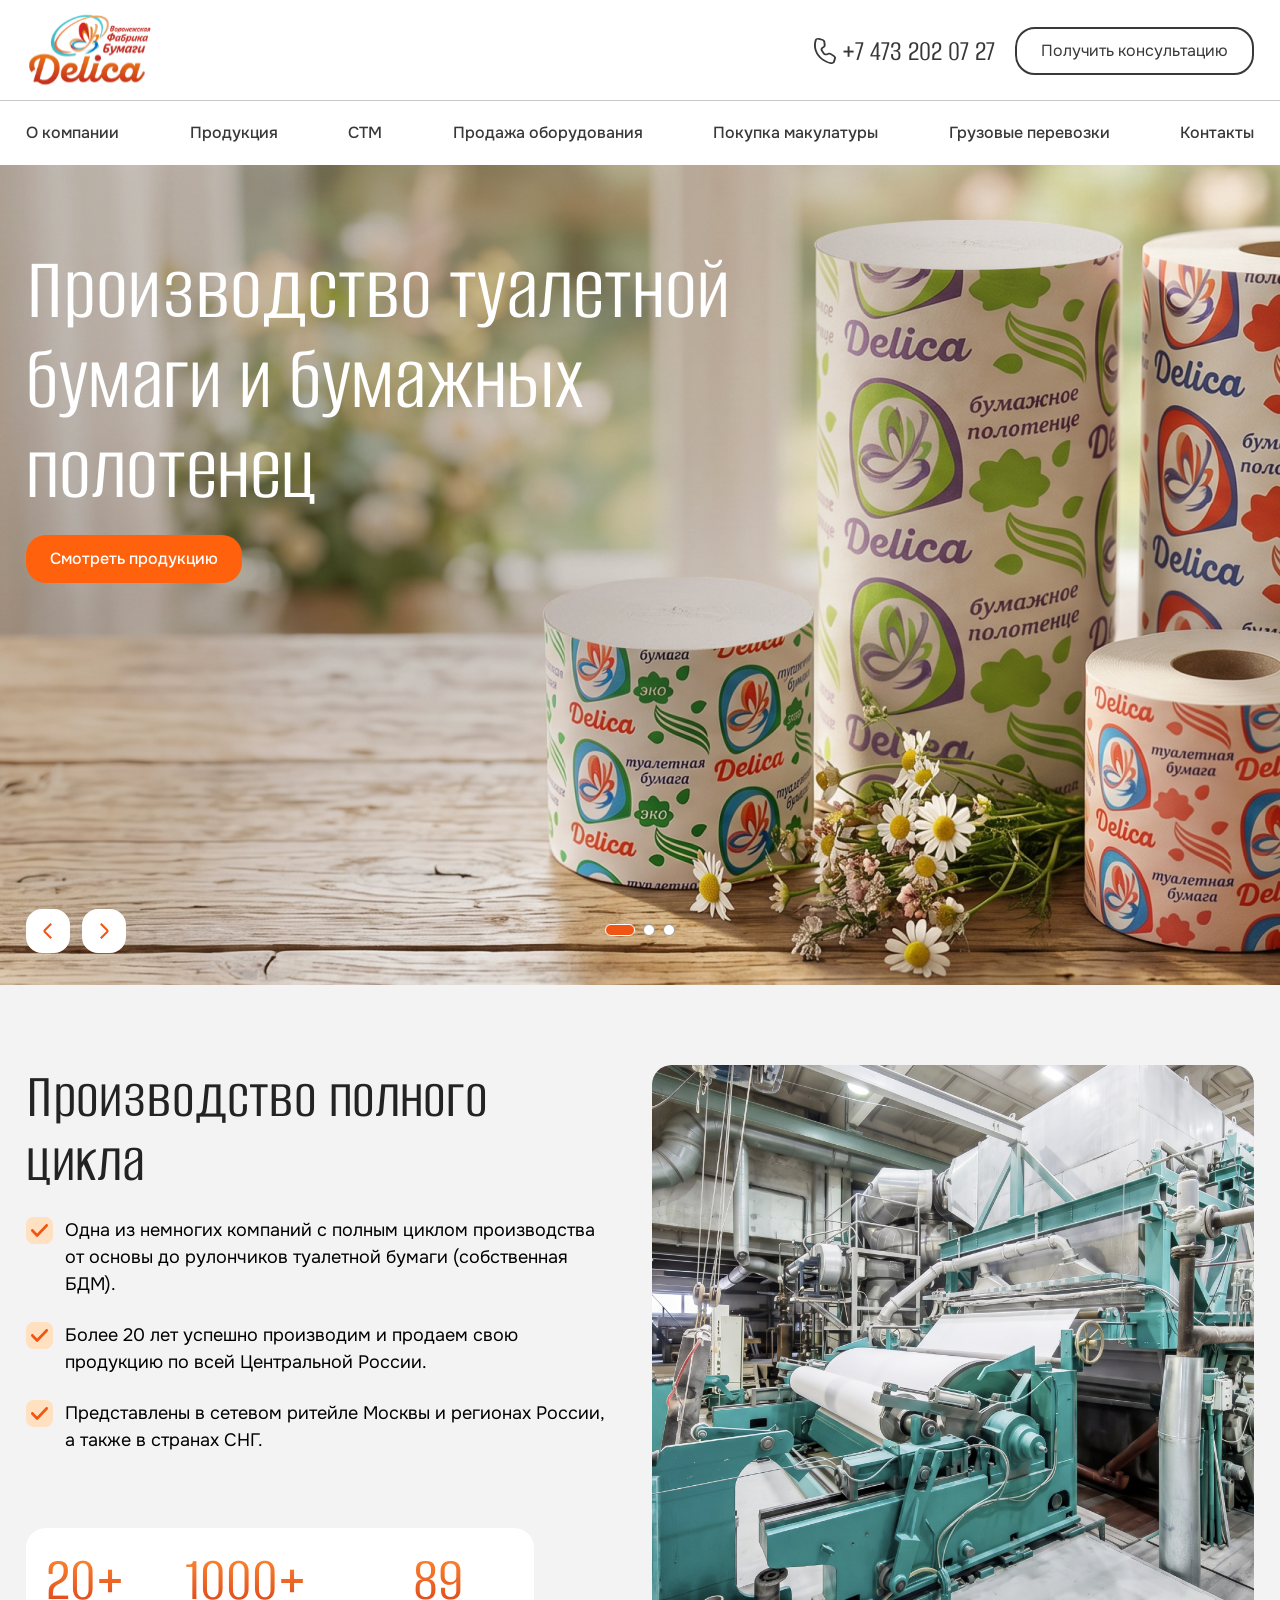
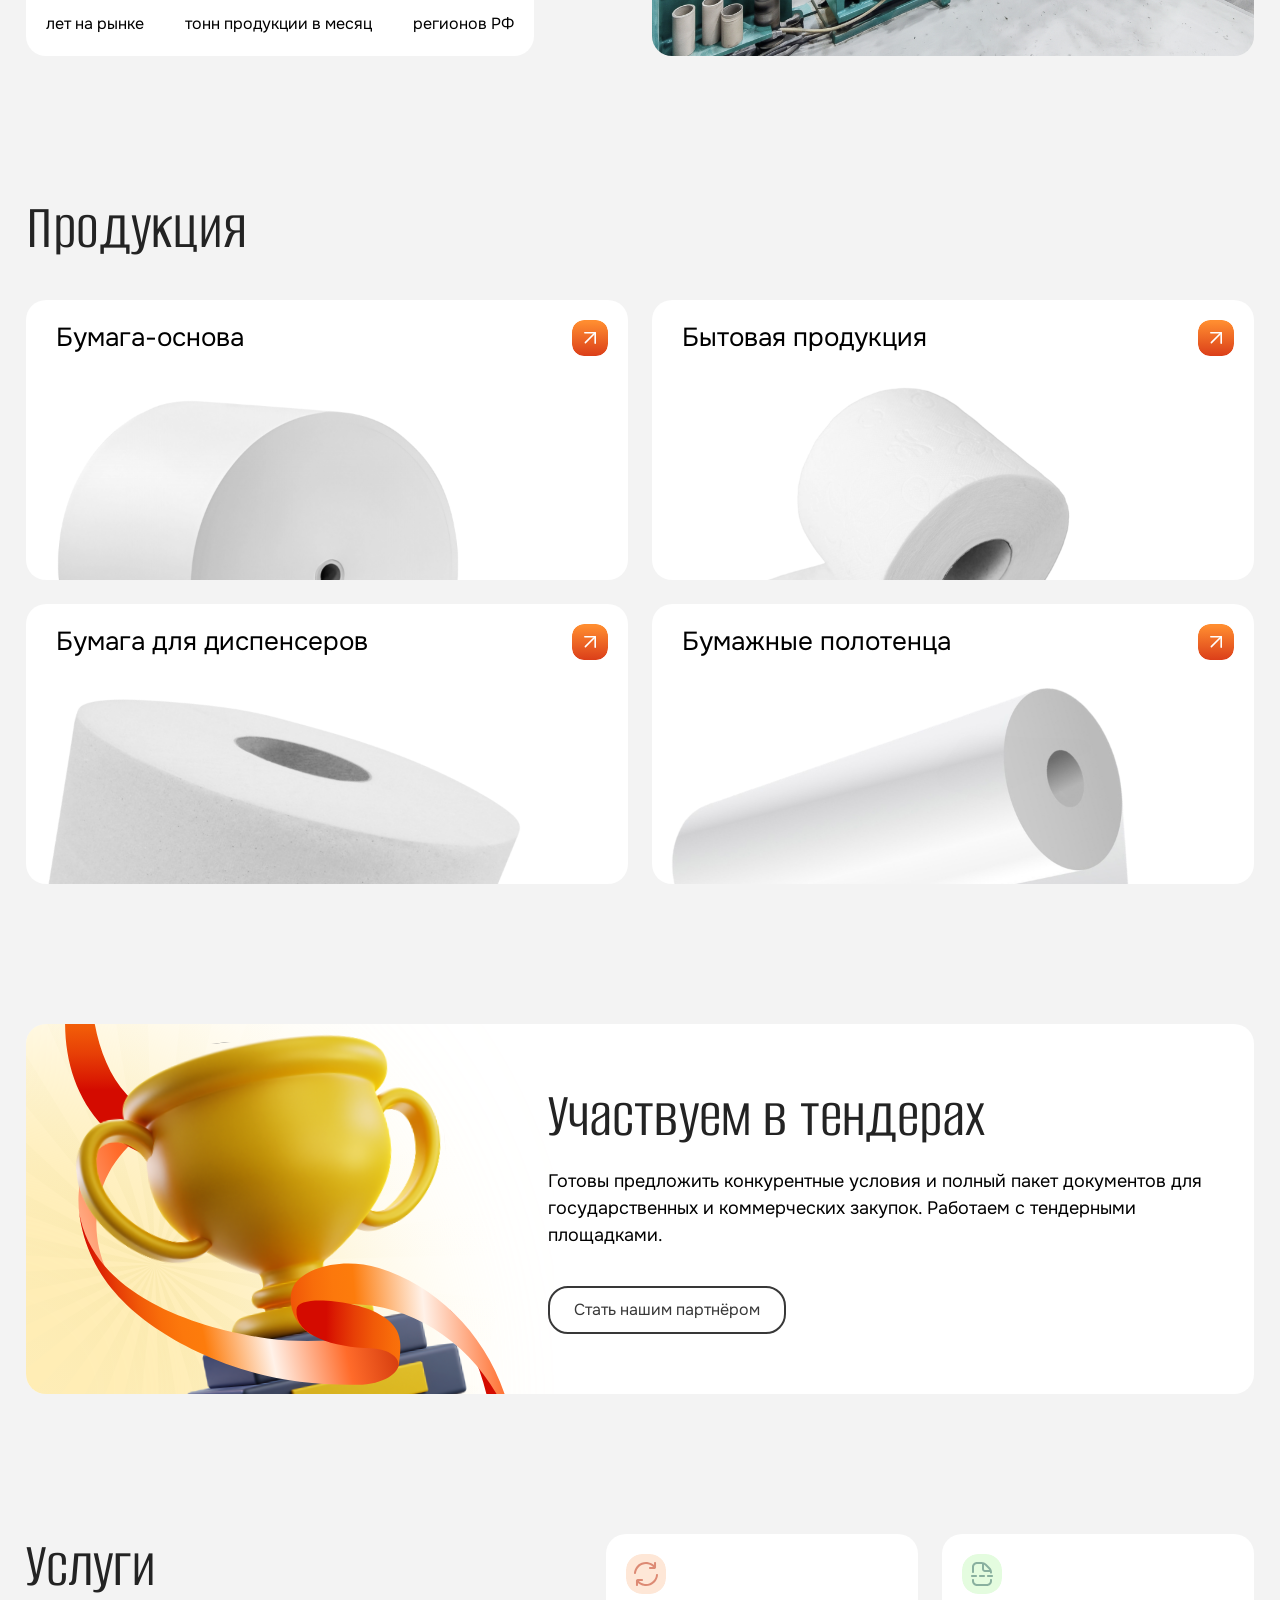
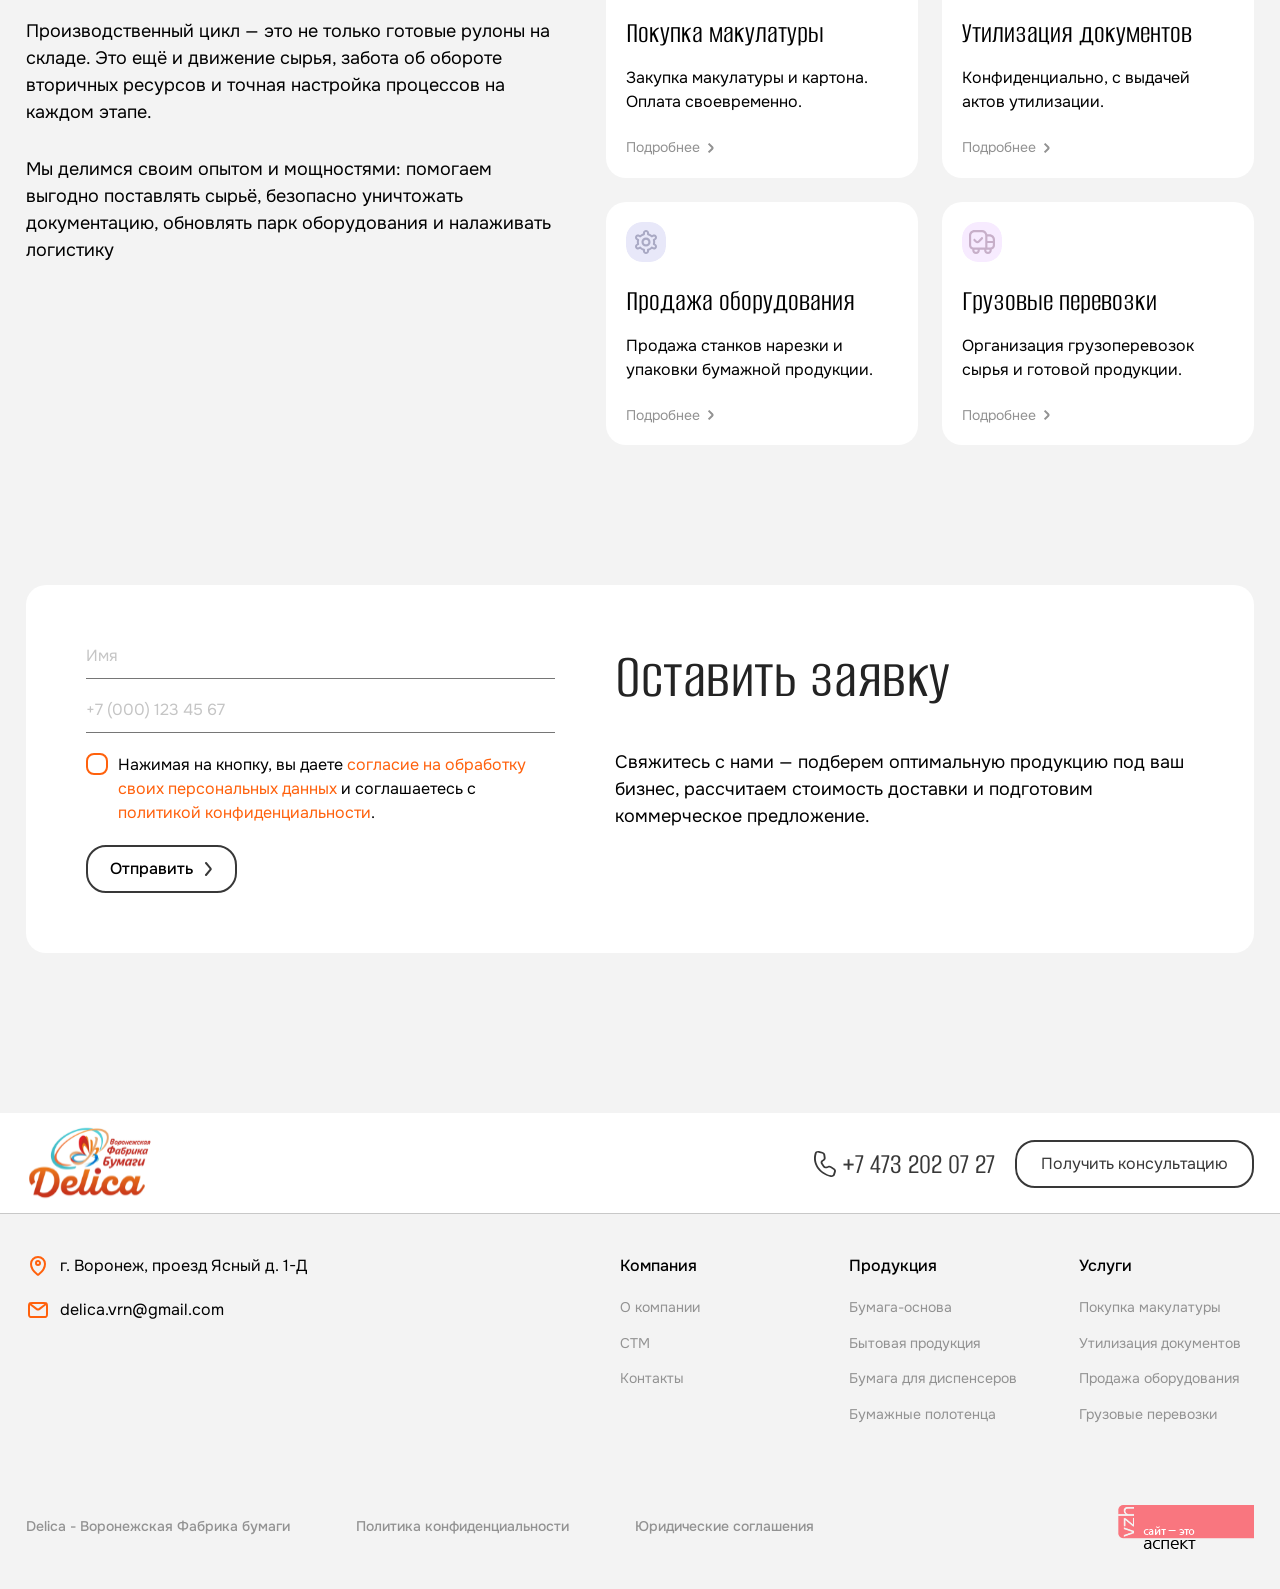
==== commit 89da1eed: "day_14" ====
--- a/delica/index.html
+++ b/delica/index.html
@@ -5,6 +5,7 @@
   <meta name="viewport" content="width=device-width, initial-scale=1.0">
   <title>Delica</title>
   <link rel="stylesheet" href="css/swiper-bundle.min.css">
+  <link rel="stylesheet" href="css/fancybox.css">
   <link rel="stylesheet" href="css/style.css">
 </head>
 <body>
@@ -43,10 +44,7 @@
       </div>
     </div>
   </header>
-
-
-
-  <!-- <div class="section_bunner">
+  <div class="section_bunner">
     <div class="bunner_swiper swiper">
       <div class="bunner_swiper_row swiper-wrapper">
         <div class="bunner_slide swiper-slide" style='background-image: url("img/bunner1.jpg")'>
@@ -165,14 +163,28 @@
         </a>
       </div>
     </div>
-  </div> -->
-  
-  <div class="section_services">
-    <div class="container">
-      
-    </div>
-  </div>
-
+  </div>
+  <div class="section_form">
+    <div class="container">
+      <div class="form_box">
+        <form>
+          <p><input type="text" placeholder="Имя"></p>
+          <p><input type="tel" placeholder="+7 (000) 123 45 67"></p>
+          <p>
+            <label>
+              <input type="checkbox">
+              <span>Нажимая на кнопку, вы даете <a href="/soglasie-na-obrabotku-personalnyh-dannyh/">согласие на обработку своих персональных данных</a> и соглашаетесь с <a href="/privacy-policy/">политикой конфиденциальности</a>.</span>
+            </label>
+          </p>
+          <p><button>Отправить</button></p>
+        </form>
+        <div class="action_box">
+          <p class="action_title">Оставить заявку</p>
+          <p class="action_text">Свяжитесь с нами — подберем оптимальную продукцию под ваш бизнес, рассчитаем стоимость доставки и подготовим коммерческое предложение.</p>
+        </div>
+      </div>
+    </div>
+  </div>
   <footer class="footer">
     <div class="footer_top_row">
       <div class="container">
@@ -241,6 +253,7 @@
     </div>
   </footer>
   <script src="js/swiper-bundle.min.js"></script>
+  <script src="js/fancybox.umd.js"></script>
   <script src="js/main.js"></script>
 </body>
 </html>
--- a/delica/css/style.css
+++ b/delica/css/style.css
@@ -106,9 +106,7 @@
 }
 /* ============================================================================================== */
 /* =================================== footer_menu ============================================ */
-.footer_menu_box nav>ul>li>a[href=""]:hover {
-  cursor: unset;
-}
+.footer_menu_box nav>ul>li>a[href=""]:hover {cursor: unset;}
 .footer_menu_box nav>ul>li>a {
   font-weight: 500;
   font-size: 16px;
@@ -253,7 +251,7 @@
   font-size: 16px;
   border-radius: 20px;
   color: #fff;
-  background-color: #FF610C;
+  background-color: var(--akcent_color_hover);
   font-weight: 500;
   transition: background-color .3s ease-in-out;
 }
@@ -342,7 +340,7 @@
   font-weight: 500;
   line-height: 1.4;
 }
-.swiper-slide {
+.section_bunner .swiper-slide {
   height: 820px;
   background-size: cover;
   background-position: center center;
@@ -350,9 +348,6 @@
 .bunner_pagination {
   text-align: center;
 }
-/* .section_bunner {
-  position: relative;
-} */
 .swiper_nav_box .container {
   position: relative;
 }
@@ -453,7 +448,7 @@
   border-radius: 8px;
   background: url('../img/check.svg') center center no-repeat #FFE0C0;
 }
-.info {
+.section_advantages .info {
   flex: 1 1 0;
 }
 .advantages_img {
@@ -670,8 +665,343 @@
   transition: color .2s ease-in-out;
 }
 .services_item_btn path {transition: stroke .3s ease-in-out;}
-.services_item:hover .services_item_btn {color: #FF610C;}
-.services_item:hover .services_item_btn path {stroke: #FF610C;}
+.section_form {padding: 70px 0 160px;overflow: hidden;}
+.form_box {
+  display: flex;
+  gap: 60px;
+  justify-content: space-between;
+  padding: 60px;
+  border-radius: 20px;
+  background-color: #fff;
+}
+.action_box {max-width: 612px;}
+.action_title {
+  font-size: 64px;
+  color: var(--main_title_color);
+  font-family: 'AlumniSans';
+  margin-bottom: 40px;
+}
+.action_text {
+  font-size: 18px;
+  line-height: 1.5;
+}
+/* =================================== form ============================================ */
+form {display: flex;flex-direction: column;gap: 20px;}
+form button {
+  position: relative;
+  padding: 10px 42px 10px 22px;
+  font-size: 16px;
+  font-weight: 500;
+  line-height: 1.5;
+  border-radius: 20px;
+  border: 2px solid #383838;
+  background-color: transparent;
+  transition: all .3s ease-in-out;
+}
+form button::before,form button::after {
+  position: absolute;
+  content: '';
+  width: 24px;
+  height: 24px;
+  top: 50%;
+  left: calc(50% + 34px);
+  transform: translateY(-50%);
+  transition: opacity .3s ease-in-out;
+}
+form button::after {opacity: 1;background: url('../img/icon_buttons.svg') center center / contain no-repeat;}
+form button::before {opacity: 0;background: url('../img/icon_buttons_white.svg') center center / contain no-repeat;}
+form button:active:after {opacity: 0;}
+form button:active:before {opacity: 1;}
+form button:active,form button:active {background-color: #383838; color: #fff;}
+input {width: 100%;}
+input[type="tel"],
+input[type="text"] {font-size: 16px;padding-bottom: 12px;border-bottom: 1px solid #767676;color: #767676;}
+input[type="tel"]::placeholder,input[type="text"]::placeholder {font-size: 16px;color: #C5C5C5;}
+input[type="checkbox"] {position: absolute;z-index: -1;opacity: 0;}
+label {position: relative;padding-left: 32px;display: block;}
+label span {line-height: 1.5;}
+label span a {color: var(--akcent_color_hover);transition: color .3s ease-in-out;}
+label span a:active {color: #000;}
+label span::before {
+  content: "";
+  position: absolute;
+  left: 0;
+  top: 0;
+  width: 22px;
+  height: 22px;
+  border: 2px solid var(--akcent_color_hover);
+  border-radius: 8px;
+  background: #fff;
+  transition: all 0.2s ease;
+}
+label span::after {
+  content: "";
+  position: absolute;
+  left: 8px;
+  top: 5px;
+  width: 6px;
+  height: 10px;
+  border: solid white;
+    border-top-width: medium;
+    border-right-width: medium;
+    border-bottom-width: medium;
+    border-left-width: medium;
+  border-width: 0 2px 2px 0;
+  transform: rotate(45deg) scale(0);
+  transition: all 0.2s ease;
+}
+input[type="checkbox"]:checked + span::after {transform: rotate(45deg) scale(1);}
+input[type="checkbox"]:checked + span::before {background-color: var(--akcent_color_hover);}
+.section_title_def_box {padding: 60px 0 40px;}
+.section_title_def_box .container {
+  display: flex;
+  gap: 24px;
+  position: relative;
+}
+.section_title_def_box .link {
+  position: absolute;
+  bottom: 0;
+  left: var(--container_padding);
+}
+.section_title_def_box .text_box,
+.section_title_def_box .img {
+  flex: 1 1 0;
+}
+.section_title_def_box .img {
+  height: 500px;
+  border-radius: 20px;
+  /* background: url('../img/img_natural.jpg') center center / cover no-repeat; */
+  background-size: cover;
+  background-position: center center;
+  background-repeat: no-repeat;
+}
+.section_title_def_box .title {
+  font-size: var(--bunner_title);
+  line-height: 1;
+  color: #353535;
+  font-family: 'AlumniSans';
+  font-weight: 400;
+  margin-bottom: 40px;
+}
+.section_title_def_box .desc {
+  font-size: var(--text_size_main_plus);
+  line-height: 1.5;
+}
+.section_why_us {
+  padding: 40px 0 70px;
+}
+.section_why_us .items_box {
+  display: grid;
+  grid-template-columns: repeat(4, 1fr);
+  gap: 24px;
+}
+.why_us_item {
+  display: flex;
+  gap: 20px;
+  flex-direction: column;
+  padding: 20px;
+  border-radius: 20px;
+  background-color: #fff;
+}
+.why_us_title {
+  font-family: 'AlumniSans';
+  font-size: var(--main_title);
+  color: var(--main_title_color);
+  border-top: 1px solid #AEAEAE;
+  padding: 40px 0;
+}
+.why_us_item .title {font-size: 30px;font-family: 'AlumniSans';}
+.why_us_item .text {font-size: 16px;line-height: 1.5;}
+.why_us_item .img {
+  width: 40px;
+  height: 40px;
+}
+.why_us_item.item_1 .img {background: url('../img/why_us_item_1.svg') center center / contain no-repeat;}
+.why_us_item.item_2 .img {background: url('../img/why_us_item_2.svg') center center / contain no-repeat;}
+.why_us_item.item_3 .img {background: url('../img/why_us_item_3.svg') center center / contain no-repeat;}
+.why_us_item.item_4 .img {background: url('../img/why_us_item_4.svg') center center / contain no-repeat;}
+
+.product_box {
+  display: flex;
+  gap: 24px;
+  padding-top: 40px;
+  border-top: 1px solid #A1A1A1;
+}
+.product_gallery {
+  display: flex;
+  gap: 24px;
+  max-height: 500px;
+}
+.product_main_slider {overflow: hidden;border-radius: 20px;max-width: 536px;}
+.product_main_slider .swiper-slide {
+  cursor: pointer;
+  width: 100%;
+  height: 100%;
+  overflow: hidden;
+  border-radius: 20px;
+}
+.product_thumb_slider {overflow: hidden;min-width: 88px;}
+.product_thumb_slider .swiper-slide img,.product_main_slider .swiper-slide img {
+  width: 100%;
+  height: 100%;
+  object-fit: cover;
+}
+.product_thumb_slider .swiper-slide {
+  cursor: pointer;
+  border: 2px solid transparent;
+  transition: border .3s ease-in-out;
+  width: 88px;
+  border-radius: 16px;
+  overflow: hidden;
+}
+.product_thumb_slider .swiper-slide-thumb-active {border: 2px solid var(--akcent_color_hover);}
+.product_box_info .title {
+  font-size: var(--main_title);
+  color: var(--main_title_color);
+  font-family: 'AlumniSans';
+  margin-bottom: 20px;
+}
+.product_box_info {
+  display: flex;
+  flex-direction: column;
+  justify-content: space-between;
+}
+.params_item {
+  padding-bottom: 8px;
+  border-bottom: 1px solid #EBEBEB;
+  margin-bottom: 7px;
+}
+.params_item:last-child {margin-bottom: 10px;}
+.params_item p {
+  line-height: 1.5;
+  font-size: 16px;
+  display: flex;
+  justify-content: space-between;
+}
+.product_box_info .main_btn_2 {text-align: center;}
+.section_product {padding: 70px 0 70px;}
+.section_inform_box {padding: 40px 0 70px;}
+.inform_inner {
+  display: flex;
+  gap: 24px;
+  justify-content: space-between;
+  padding-top: 40px;
+  border-top: 1px solid #AEAEAE;
+}
+.inform_left_column {flex: 1 1 0;}
+.inform_title {
+  font-size: var(--main_title);
+  color: var(--main_title_color);
+  font-family: 'AlumniSans';
+}
+.inform_title {display: block;max-width: calc(100% - 20px);}
+.inform_right_column {flex: 1 1 0;}
+.inform_text {
+  font-size: var(--text_size_main_plus);
+  line-height: 1.5;
+}
+.section_years_box {padding: 70px 0;}
+.years_box {display: flex;}
+/* .year_item {max-width: 224px;width: 100%;} */
+.year_item {width: 100%;}
+.years_top {
+  position: relative;
+  padding-right: 12px;
+  font-size: var(--bunner_title);
+  color: #353535;
+  font-family: 'AlumniSans';
+  padding-bottom: 23px;
+  border-bottom: 2px solid #D9D9D9;
+}
+.years_top::before {
+  content: '';
+  position: absolute;
+  border-radius: 50%;
+  width: 8px;
+  height: 8px;
+  left: 0;
+  bottom: 0;
+  background-color: #F05513;
+  transform: translateY(calc(50% + 1px));
+}
+.years_bottom {
+  padding-top: 23px;
+  padding-right: 12px;
+  font-size: 16px;
+  line-height: 1.5;
+}
+.foto_slider_on_main {padding: 70px 0;position: relative;}
+.foto_slider_container {overflow: hidden;max-width: 4050px;margin: 0 auto;}
+.foto_slider {max-width: 1320px; overflow: visible;position: relative;padding: 0 var(--container_padding);}
+.foto_slider_item {border-radius: 20px;overflow: hidden;opacity: .4;transition: opacity .3s ease-in-out .1s;}
+.swiper-slide-active{opacity: 1;transition: opacity .3s ease-in-out .1s;}
+.foto_slider_on_main .btn_prev,.foto_slider_on_main .btn_next {
+  position: absolute;
+  top: 50%;
+  transform: translateY(-50%);
+  width: 68px;
+  height: 68px;
+  border-radius: 28px;
+  z-index: 9;
+  background-color: #fff;
+  border: 2px solid #fff;
+  transition: all .3s ease-in-out;
+}
+.foto_slider_on_main .btn_prev:active,.foto_slider_on_main .btn_next:active {transform: translateY(-50%) scale(.9);}
+.foto_slider_on_main .btn_prev {left: calc(20px + var(--container_padding));}
+.foto_slider_on_main .btn_next {right: calc(20px + var(--container_padding));}
+.foto_slider_on_main .btn_prev::before,.foto_slider_on_main .btn_next::before {
+  content: '';
+  position: absolute;
+  top: 50%;
+  left: 50%;
+  transform: translate(-50%,-50%);
+  width: 36px;
+  height: 36px;
+}
+.foto_slider_on_main .btn_prev::before {background: url('../img/foto_slider_prev.svg') center center / cover no-repeat;}
+.foto_slider_on_main .btn_next::before {background: url('../img/foto_slider_next.svg') center center / cover no-repeat;}
+.foto_slider__pagination {display: none;}
+.foto_slider {height: 500px;}
+.foto_slider_item img {width: 100%;height: 100%;object-fit: cover;}
+.why_choose_delica {padding: 70px 0;}
+.why_choose_delica_box {
+  display: grid;
+  grid-template-columns: repeat(4, 1fr);
+  gap: 24px;
+}
+.why_choose_item {
+  display: flex;
+  flex-direction: column;
+  gap: 16px;
+}
+.why_choose_delica_title {
+  font-size: var(--main_title);
+  color: var(--main_title_color);
+  font-family: 'AlumniSans';
+  margin-bottom: 40px;
+  padding-top: 40px;
+  border-top: 1px solid #AEAEAE;
+}
+.why_choose_item_top {
+  padding: 4px 8px;
+  font-size: 14px;
+  color: #FF610C;
+  border-radius: 12px;
+  line-height: 1.4;
+  background-color: #FFE0C0;
+  width: fit-content;
+}
+.why_choose_item_middle {
+  font-size: 30px;
+  font-family: 'AlumniSans';
+  color: #232323;
+}
+.why_choose_item_bottom {
+  font-size: 16px;
+  line-height: 1.5;
+}
+/* =================================== form ============================================ */
 @media (hover: hover) {
   .types_products_item:hover {background-color: #FF753B;color: #fff;background-size: auto 105%;}
   .bunner_btn_prev:hover,.bunner_btn_next:hover {border: 2px solid #F05513;}
@@ -684,9 +1014,16 @@
   .footer_menu_box nav>ul>li>ul a:hover {color: var(--akcent_color_hover);}
   .types_products_item:hover .type_prod_link_icon::after {opacity: 1;}
   .types_products_item:hover .type_prod_link_icon::before {opacity: 0;}
-  .services_item:hover .services_item_btn {color: #FF610C;}
-  .services_item:hover .services_item_btn path {stroke: #FF610C;}
+  .services_item:hover .services_item_btn {color: var(--akcent_color_hover);}
+  .services_item:hover .services_item_btn path {stroke: var(--akcent_color_hover);}
   .services_item:hover {box-shadow: 0px 20px 20px #00000014;}
+  form button:hover:after {opacity: 0;}
+  form button:hover:before {opacity: 1;}
+  form button:hover,form button:hover {background-color: #383838; color: #fff;}
+  label span a:hover {color: #000;}
+  .services_item:hover .services_item_btn {color: var(--akcent_color_hover);}
+  .services_item:hover .services_item_btn path {stroke: var(--akcent_color_hover);}
+  .foto_slider_on_main .btn_prev:hover,.foto_slider_on_main .btn_next:hover {border: 2px solid #FF610C;}
 }
 @media (max-width: 1100px) {
   :root {
@@ -742,7 +1079,7 @@
   .polit {
     gap: 12px;
   }
-  .swiper-slide {
+  .section_bunner .swiper-slide {
     height: 611px;
     background-size: cover;
     background-position: 57% center;
@@ -753,6 +1090,7 @@
   }
   .swiper_nav_box{bottom: 42px;}
   .section_advantages {padding-bottom: 60px;}
+  .advantages_img {border-radius: 16px;}
   .advantages_list {margin-bottom: 27px;}
   .presents_advantages span {font-size: 46px;}
   .types_products_item {height: 240px;padding: 16px 16px 16px 24px;}
@@ -762,6 +1100,7 @@
   .cooperation_box {
     padding: 40px 40px 40px 53.8%;
     height: 298px;
+    border-radius: 16px;
   }
   .cooperation_box_bg {
     width: 468px;
@@ -779,6 +1118,52 @@
   .services_item_text{font-size: 14px;}
   .services_box {grid-gap: 12px;}
   .section_services {padding: 60px 0;}
+  .form_box {border-radius: 16px;padding: 40px;gap: 40px;}
+  .action_title {font-size: 46px;margin-bottom: 30px;}
+  .action_text {font-size: 16px;}
+  .section_form {padding: 60px 0 140px;}
+  .section_title_def_box .container {gap: 12px;}
+  .section_title_def_box .img {height: 400px;border-radius: 16px;}
+  .section_title_def_box {padding-top: 40px;}
+  .section_title_def_box .title {margin-bottom: 20px;}
+  .section_why_us {padding-bottom: 60px;}
+  .why_us_item .title {font-size: 26px;}
+  .why_us_item .text{font-size: 14px;}
+  .section_why_us .items_box {gap: 12px;grid-template-columns: repeat(2, 1fr);}
+  .product_gallery {gap: 12px;}
+  .product_main_slider{max-width: 388px;}
+  .product_gallery {max-height: 388px;}
+  .product_thumb_slider .swiper-slide {width: 68px;}
+  .product_thumb_slider {min-width: 68px;}
+  .product_box {gap: 12px;}
+  .params_item p {font-size: 14px;}
+  .params_item {
+    padding-bottom: 5px;
+    border-bottom: 1px solid #EBEBEB;
+    margin-bottom: 6px;
+  }
+  .section_product {padding: 60px 0 60px;}
+  .section_inform_box {padding: 30px 0 60px;}
+  .product_main_slider .swiper-slide {border-radius: 16px;}
+  .product_thumb_slider .swiper-slide {border-radius: 12px;}
+  .inform_inner {gap: 12px;}
+  .years_bottom {font-size: 14px;}
+  .section_years_box {padding: 60px 0;}
+  .foto_slider_on_main {padding: 60px 0;}
+  .foto_slider_on_main .btn_prev, .foto_slider_on_main .btn_next {width: 44px;height: 44px;border-radius: 16px;}
+  .foto_slider_on_main .btn_prev {left: calc(20px + var(--container_padding));}
+  .foto_slider_on_main .btn_next {right: calc(20px + var(--container_padding));}
+  .foto_slider_on_main .btn_prev::before, .foto_slider_on_main .btn_next::before {width: 24px; height: 24px;}
+  .foto_slider {height: 360px;}
+  .foto_slider_item {border-radius: 16px;}
+  .why_choose_item_middle {font-size: 26px;}
+  .why_choose_item_bottom {font-size: 14px;}
+  .why_choose_delica_box {
+    grid-template-columns: repeat(2, 1fr);
+    column-gap: 15px;
+    row-gap: 40px;
+  }
+  .why_choose_delica {padding: 60px 0;}
 }
 @media (max-width: 920px) {
   :root {
@@ -831,6 +1216,31 @@
   .footer_middle_row {padding-bottom: 30px;}
   .presents_advantages_item {font-size: 14px;}
   .type_product_name {font-size: 18px;}
+  .years_box {padding-bottom: 40px;overflow-x: auto;}
+  .year_item {min-width: 145px;}
+  .years_bottom {padding-right: 15px;}
+  
+  /* .years_box {
+    scrollbar-width: thin;
+    scrollbar-color: #F05513 transparent;
+    scrollbar-color: #F05513 #C7C7C7;
+  } */
+  .years_box::-webkit-scrollbar {
+    width: 8px;
+    height: 8px;
+  }
+  .years_box::-webkit-scrollbar-track {
+    background: #C7C7C7;
+    border-radius: 10px;
+  }
+  .years_box::-webkit-scrollbar-thumb {
+    background: #F05513;
+    border-radius: 10px;
+  }
+  /* При наведении */
+  .years_box::-webkit-scrollbar-thumb:hover {
+      background: #F05513;
+  }
 }
 @media (max-width: 870px) {
   .section_advantages .container {flex-direction: column;}
@@ -846,6 +1256,32 @@
     justify-content: unset;
   }
   .services_title,.services_text,.services_item {max-width: unset;}
+  .section_title_def_box .container {
+    flex-direction: column;
+    gap: 20px;
+  }
+  .section_title_def_box .text_box,.section_title_def_box .img {
+    flex: unset;
+  }
+  .section_title_def_box .link  {
+    position: static;
+    text-align: center;
+  }
+  .product_gallery {
+    flex-direction: column;
+    width: 49%;
+  }
+  .product_main_slider .swiper-slide {
+    min-height: 294px;
+  }
+  .product_thumb_slider {
+    min-height: 50px;
+  }
+  .product_main_slider {max-width: unset;}
+  .product_gallery {width: 294px;}
+  .product_box_info {flex: 1 1 0;}
+  .params_item p {gap: 10px;}
+  .product_box_info .title {margin-bottom: 12px;}
 }
 @media (max-width: 750px) {
   :root {
@@ -876,7 +1312,7 @@
   .feedback_box {gap: 12px;}
   .logo {height: 60px;}
   .header_top_row {padding: 8px 0 7px;}
-  .swiper-slide {
+  .section_bunner .swiper-slide {
     height: 343px;
     background-position: 70% center;
   }
@@ -886,6 +1322,7 @@
   }
   .main_btn_2 {
     font-size: 14px;
+    line-height: 1.4;
     padding: 8px 20px;
     border-radius: 14px;
   }
@@ -897,26 +1334,50 @@
   .swiper_nav_box {bottom: 20px;}
   .bunner_btn_prev,.bunner_btn_next {display: none;}
   .section_advantages .container {gap: 20px;}
+  .presents_advantages {border-radius: 16px;}
   .advantages_title,.advantages_list {margin-bottom: 20px;}
   .types_products_title {margin-bottom: 20px;}
   .presents_advantages {justify-content: space-between;}
   .advantages_img {min-height: 300px;}
   .presents_advantages span {font-size: 38px;}
   .section_advantages {padding-top: 40px;padding-bottom: 50px;}
-  .types_products_item {height: 162px;padding: 8px 8px 8px 16px;}
+  .types_products_item {height: 162px;padding: 8px 8px 8px 16px;border-radius: 16px;}
   .section_types_products {padding: 50px 0 50px;}
   .cooperation_text {margin-bottom: 16px;}
   .section_cooperation .main_btn {padding: 6px 20px;border-radius: 14px;}
   .section_cooperation {padding: 50px 0;}
   .cooperation_box {padding: 20px 20px 20px 36%;height: 238px;}
-  .cooperation_box_bg {
-    width: 222px;
-    background: url('../img/cooperation_img_mobile.svg') 27% 0% / 121% no-repeat;
-  }
+  .cooperation_box_bg {width: 222px;background: url('../img/cooperation_img_mobile.svg') 27% 0% / 121% no-repeat;}
   .services_title {font-size: 38px;}
   .services_item_title {font-size: 24px;}
   .services_item {border-radius: 16px;}
   .section_services {padding: 50px 0;}
+  .form_box {flex-direction: column-reverse;padding: 30px;gap: 20px;}
+  .action_title {font-size: 42px;margin-bottom: 30px;}
+  .action_text {font-size: 15px;}
+  form button {font-size: 14px;line-height: 1.4;padding: 8px 36px 8px 20px;border-radius: 14px;}
+  form button::before, form button::after {width: 20px;height: 20px;left: calc(50% + 32px);}
+  label span {font-size: 14px;}
+  .section_form {padding: 50px 0 120px;}
+  .section_title_def_box {padding: 20px 0;}
+  .section_title_def_box .img {height: 300px;}
+  .why_us_item {padding-bottom: 22px;}
+  .why_us_title {padding: 38px 0;}
+  .why_us_item .title {font-size: 24px;}
+  .section_why_us {padding: 20px 0 50px;}
+  .product_box {padding-top: 20px;}
+  .section_product {padding: 50px 0 50px;}
+  .section_inform_box {padding: 20px 0 50px;}
+  .section_years_box {padding: 50px 0;}
+  .foto_slider_on_main {padding: 50px 0 86px;}
+  .foto_slider__pagination {--swiper-pagination-bottom: 56px;}
+  .foto_slider {height: 300px;}
+  .foto_slider_on_main .btn_prev,.foto_slider_on_main .btn_next {display: none;}
+  .foto_slider__pagination {display: block;bottom: 0;}
+  .why_choose_item_middle {font-size: 24px;}
+  .why_choose_delica_box {row-gap: 30px;}
+  .why_choose_delica_title {margin-bottom: 20px;padding-top: 20px;}
+  .why_choose_delica {padding: 50px 0;}
 }
 @media (max-width: 650px) {
   .types_products_box {grid-template-columns: 1fr;}
@@ -931,26 +1392,42 @@
   .header_menu.header_menu--active {padding: 30px 0;}
   .header_menu.header_menu--active .container {max-height: calc(100vh - 130px);}
   .types_products_title {margin-bottom: 12px;}
-  .cooperation_box {
-    padding: 252px 12px 20px 12px;
-    height: fit-content;
-  }
+  .cooperation_box {padding: 252px 12px 20px 12px;height: fit-content;}
   .cooperation_box_bg {
     width: 100%;
     height: 240px;
     background: url('../img/cooperation_img_mobile_320.svg') 47% center / cover no-repeat;
   }
+  .section_why_us .items_box {gap: 20px;grid-template-columns: repeat(1, 1fr);}
+  .why_us_title {padding: 20px 0;}
+  .product_box {flex-direction: column;}
+  .product_gallery {width: 100%;max-height: unset;height: 500px;}
+  .product_box {gap: 30px;}
+  .params_list {margin-bottom: 30px;}
+  .inform_inner {flex-direction: column;}
+  .inform_title {width: 100%;}
+  .foto_slider {height: 180px;}
+  .foto_slider_item {border-radius: 12px;}
+  .why_choose_delica_box {grid-template-columns: 1fr;row-gap: 40px;}
 }
 @media (max-width: 500px) {
   .copy_row .container {flex-direction: column;gap: 30px;align-items: start;}
   .presents_advantages {padding: 10px;}
   .services_box {grid-gap: 10px;grid-template-columns: 1fr;}
+  .product_gallery {height: 356px;}
+  .product_box {padding-top: 28px;}
 }
 @media (max-width: 390px) {
   .header .main_btn {width: 100%;}
   .header_top_row {padding: 6px 0 5px;}
-  .swiper-slide {height: 380px;}
+  .section_bunner .swiper-slide {height: 380px;}
   .section_bunner .title_box {margin-top: 16px;}
-  .swiper-slide {background-position: 65% center;}
-  .advantages_img {min-height: 180px;}
+  .section_bunner .swiper-slide {background-position: 65% center;}
+  .advantages_img {min-height: 180px;border-radius: 12px;}
+  .form_box {padding: 24px 16px;}
+  form button {width: 100%;}
+  .action_title {font-size: 46px;margin-bottom: 10px;}
+  .section_title_def_box .container {gap: 12px;}
+  .section_title_def_box .title {margin-bottom: 12px;}
+  .section_title_def_box .img {height: 180px;border-radius: 12px;}
 }
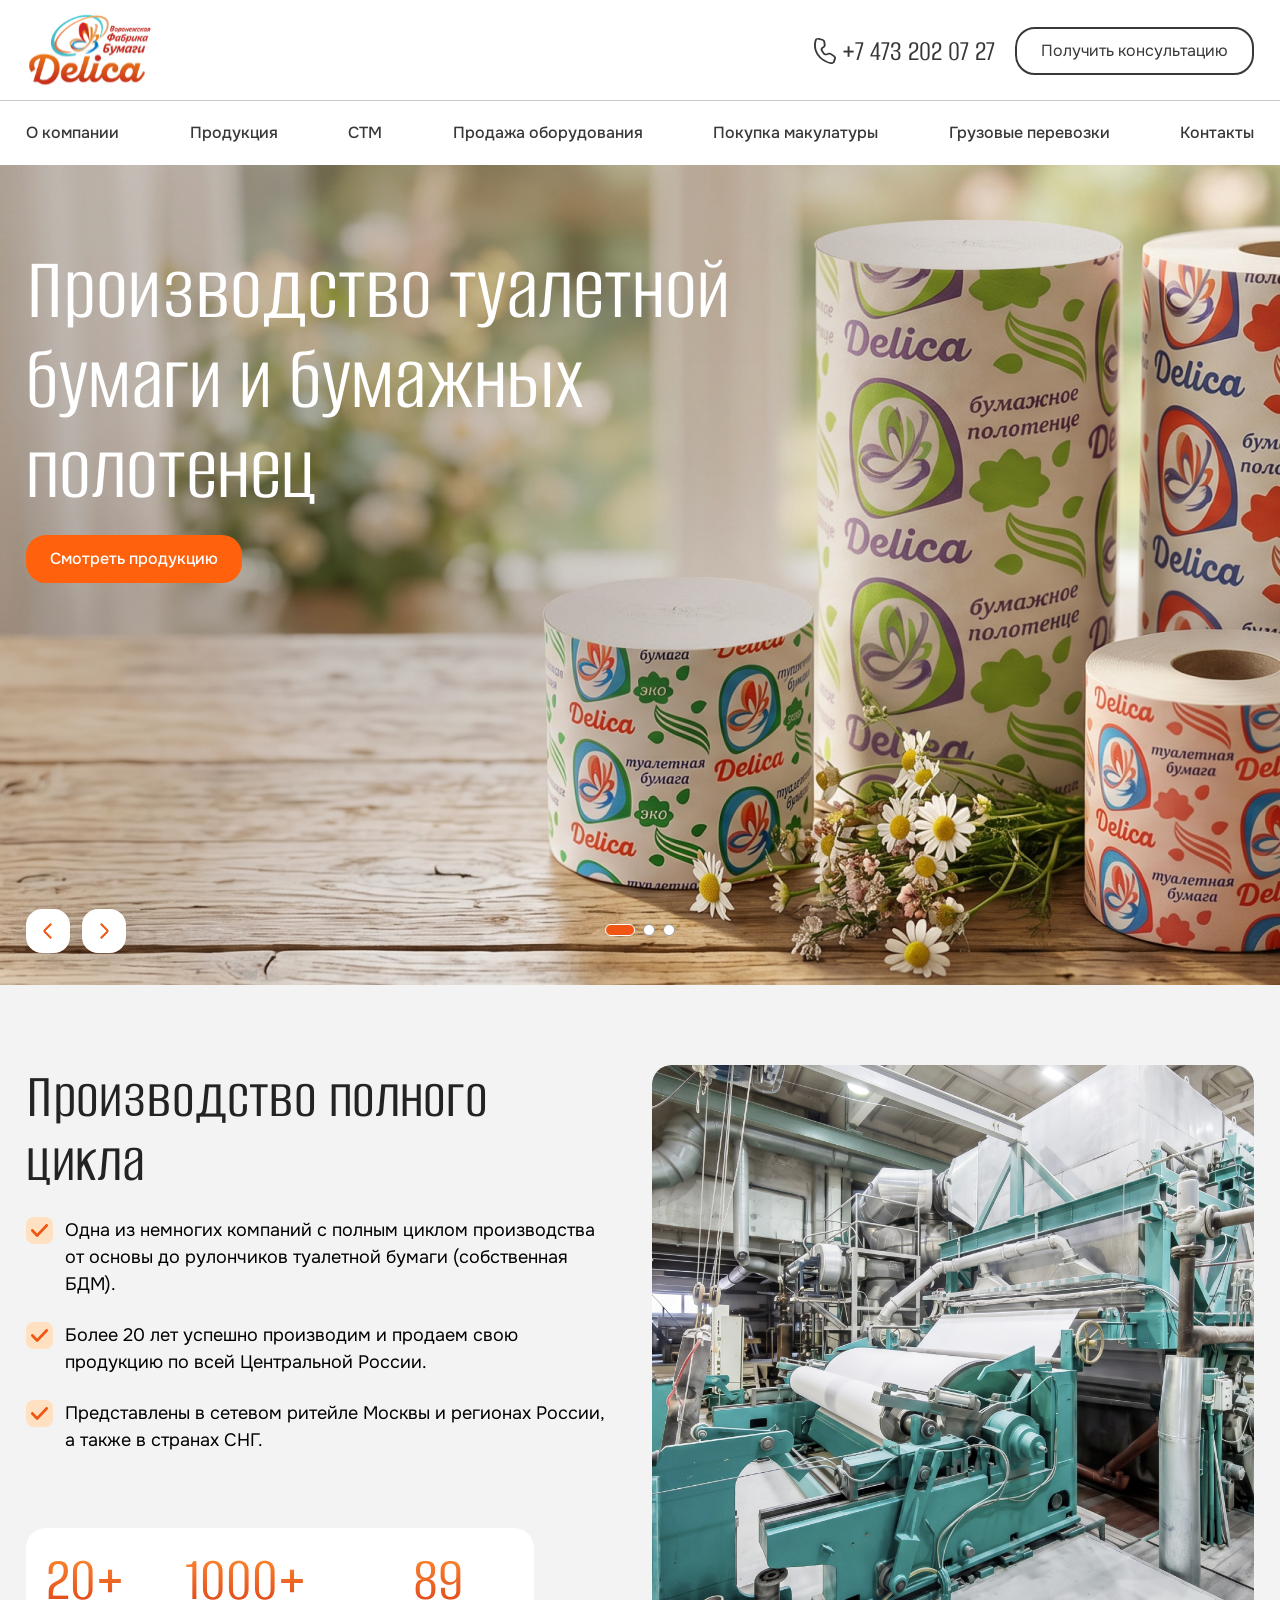
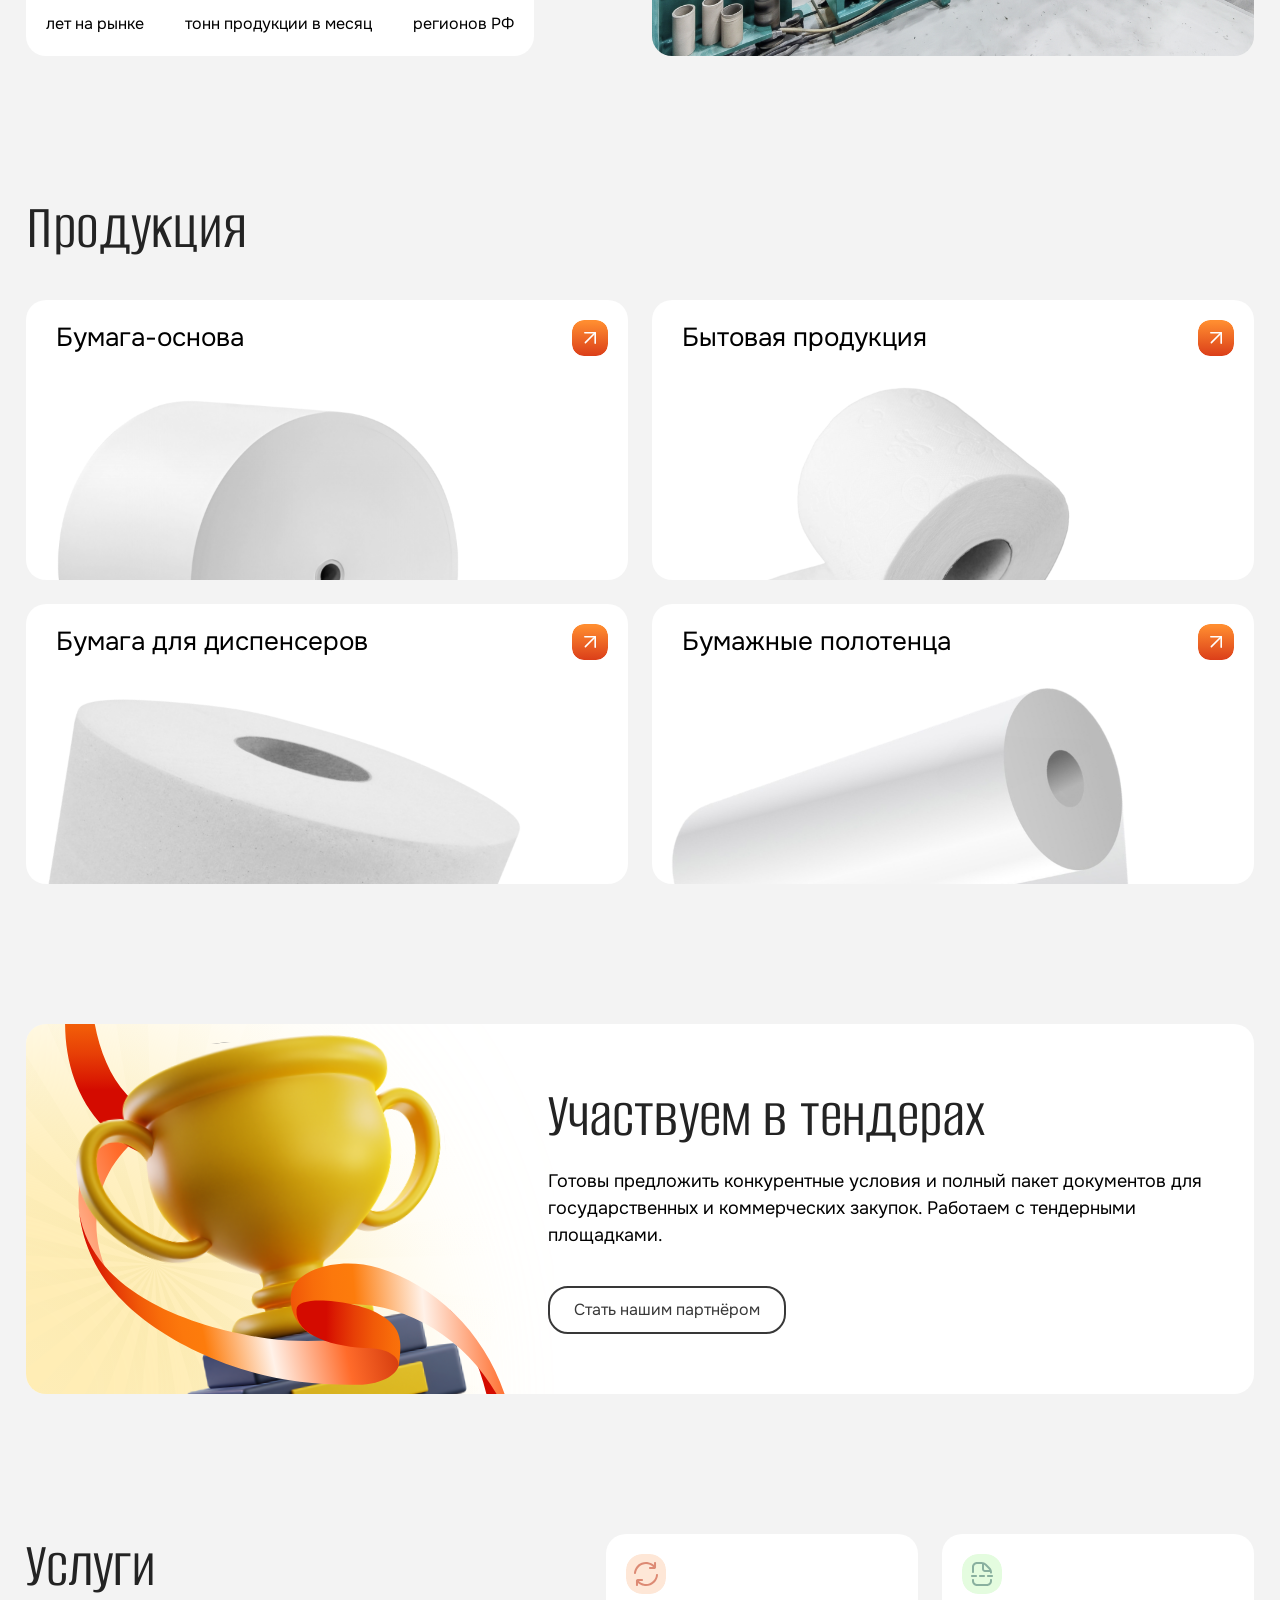
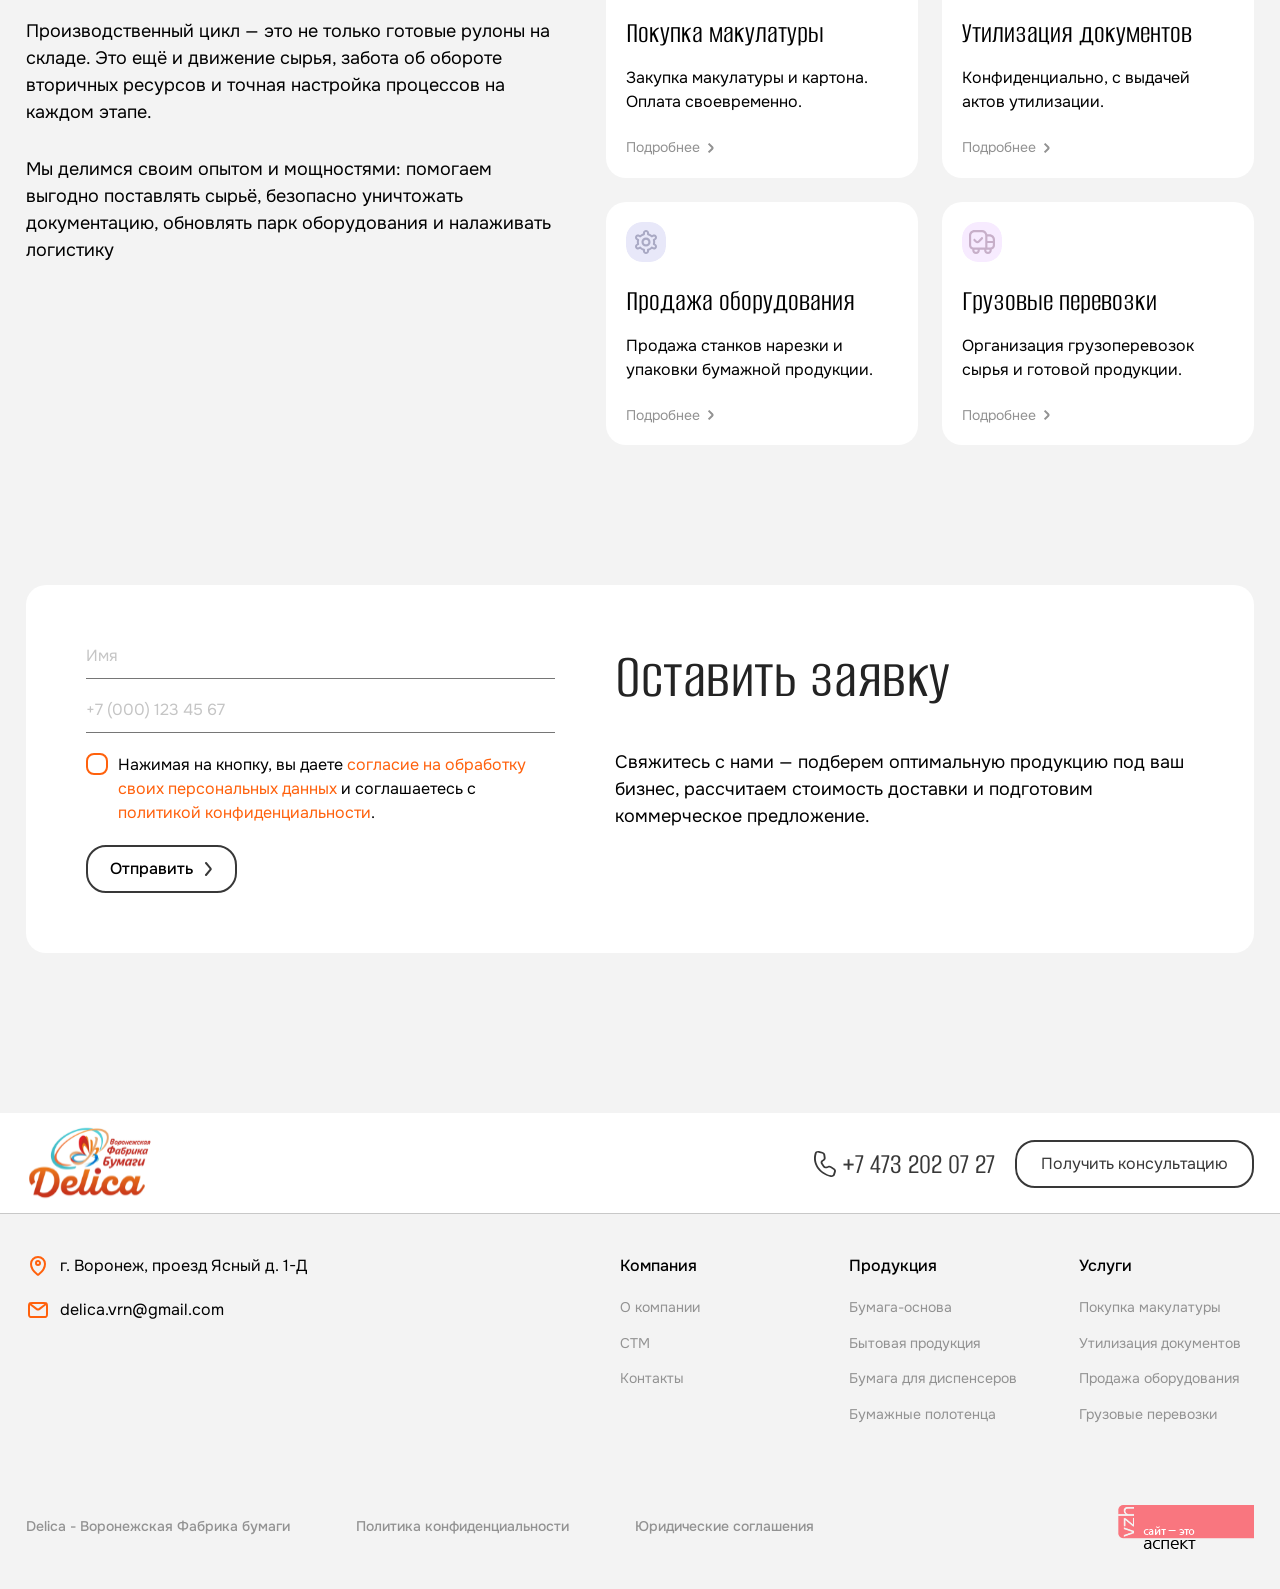
==== commit c34ccfee: "day_20" ====
--- a/delica/index.html
+++ b/delica/index.html
@@ -21,7 +21,7 @@
             </svg><span>+7 473 202 07 27</span>
           </a>
           <a href="#" class="main_btn">Получить консультацию</a>
-          <a href="#" class="menu_btn">
+          <a class="menu_btn">
             <svg class="ham hamRotate ham7" viewBox="0 0 100 100" width="35"><path class="line top" d="m 63,33 h -40 c 0,0 -6,1.368796 -6,8.5 0,7.131204 6,8.5013 6,8.5013 l 20,-0.0013"></path><path class="line middle" d="m 70,50 h -40"></path><path class="line bottom" d="m 63.575405,67.073826 h -40 c -5.592752,0 -6.873604,-9.348582 1.371031,-9.348582 8.244634,0 19.053564,21.797129 19.053564,12.274756 l 0,-40"></path></svg>
           </a>
         </div>
@@ -55,7 +55,7 @@
             </div>
           </div>
         </div>
-        <div class="bunner_slide swiper-slide" style='background-image: url("img/bunner1.jpg")'>
+        <div class="bunner_slide swiper-slide" style='background-image: url("img/bunner1_test.jpg")'>
           <div class="container">
             <div class="title_box">
               <div class="title">Производство туалетной бумаги и бумажных полотенец</div>
--- a/delica/css/style.css
+++ b/delica/css/style.css
@@ -383,8 +383,9 @@
   display: block;
   border-radius: 16px;
   transition: all .2s ease-in-out,boxShadow .3s ease-in-out;
-}
-.bunner_btn_prev:active,.bunner_btn_next:active {box-shadow: 0px 8px 16px rgba(219, 124, 50, 0.4);transform: translateY(-50%) scale(.9);}
+  box-shadow: 0px 6px 20px rgba(0, 0, 0, 0.12);
+}
+.bunner_btn_prev:active,.bunner_btn_next:active {border: 2px solid #F05513;box-shadow: 0px 8px 16px rgba(219, 124, 50, 0.4);transform: translateY(-50%) scale(.9);}
 .bunner_btn_next {left: calc( 56px + var(--container_padding));}
 .bunner_btn_prev {left: calc(0px + var(--container_padding));}
 .bunner_btn_prev::before,
@@ -787,15 +788,15 @@
   font-size: var(--text_size_main_plus);
   line-height: 1.5;
 }
-.section_why_us {
+.section_what_offer {
   padding: 40px 0 70px;
 }
-.section_why_us .items_box {
+.section_what_offer .items_box {
   display: grid;
   grid-template-columns: repeat(4, 1fr);
   gap: 24px;
 }
-.why_us_item {
+.what_offer_item {
   display: flex;
   gap: 20px;
   flex-direction: column;
@@ -803,23 +804,23 @@
   border-radius: 20px;
   background-color: #fff;
 }
-.why_us_title {
+.what_offer_title {
   font-family: 'AlumniSans';
   font-size: var(--main_title);
   color: var(--main_title_color);
   border-top: 1px solid #AEAEAE;
   padding: 40px 0;
 }
-.why_us_item .title {font-size: 30px;font-family: 'AlumniSans';}
-.why_us_item .text {font-size: 16px;line-height: 1.5;}
-.why_us_item .img {
+.what_offer_item .title {font-size: 30px;font-family: 'AlumniSans';}
+.what_offer_item .text {font-size: 16px;line-height: 1.5;}
+.what_offer_item .img {
   width: 40px;
   height: 40px;
 }
-.why_us_item.item_1 .img {background: url('../img/why_us_item_1.svg') center center / contain no-repeat;}
-.why_us_item.item_2 .img {background: url('../img/why_us_item_2.svg') center center / contain no-repeat;}
-.why_us_item.item_3 .img {background: url('../img/why_us_item_3.svg') center center / contain no-repeat;}
-.why_us_item.item_4 .img {background: url('../img/why_us_item_4.svg') center center / contain no-repeat;}
+.what_offer_item.item_1 .img {background: url('../img/what_offer_item_1.svg') center center / contain no-repeat;}
+.what_offer_item.item_2 .img {background: url('../img/what_offer_item_2.svg') center center / contain no-repeat;}
+.what_offer_item.item_3 .img {background: url('../img/what_offer_item_3.svg') center center / contain no-repeat;}
+.what_offer_item.item_4 .img {background: url('../img/what_offer_item_4.svg') center center / contain no-repeat;}
 
 .product_box {
   display: flex;
@@ -888,17 +889,20 @@
   padding-top: 40px;
   border-top: 1px solid #AEAEAE;
 }
+.inform_inner + .inform_inner {margin-top: 20px;}
 .inform_left_column {flex: 1 1 0;}
 .inform_title {
   font-size: var(--main_title);
   color: var(--main_title_color);
   font-family: 'AlumniSans';
+  margin-bottom: 20px;
 }
 .inform_title {display: block;max-width: calc(100% - 20px);}
 .inform_right_column {flex: 1 1 0;}
 .inform_text {
   font-size: var(--text_size_main_plus);
   line-height: 1.5;
+  margin-bottom: 20px;
 }
 .section_years_box {padding: 70px 0;}
 .years_box {display: flex;}
@@ -1000,6 +1004,426 @@
 .why_choose_item_bottom {
   font-size: 16px;
   line-height: 1.5;
+}
+.inform_list {
+  font-size: 18px;
+  line-height: 1.5;
+}
+.inform_list li {padding-left: 39px;margin-bottom: 20px;position: relative;}
+.inform_list li::before {
+  content: '';
+  position: absolute;
+  top: 0;
+  left: 0;
+  width: 27px;
+  height: 27px;
+  background: url('../img/check.svg') center center no-repeat #FFE0C0;;
+  border-radius: 8px;
+}
+.inform_attention {
+  border: 1px solid #F05513;
+  border-radius: 20px;
+  padding: 20px;
+  margin-top: 29px;
+}
+.inform_attention p {color: #F05513;font-size: 30px;font-family: 'AlumniSans';}
+.why_us_title {
+  font-family: 'AlumniSans';
+  font-size: var(--main_title);
+  color: var(--main_title_color);
+  border-top: 1px solid #AEAEAE;
+  padding: 40px 0;
+}
+.items_box {
+  display: flex;
+  justify-content: space-between;
+  gap: 24px;
+}
+.section_why_us {padding: 40px 0 70px;}
+.why_us_item {
+  display: flex ;
+  flex-direction: column;
+  gap: 12px;
+  padding: 20px;
+  border-radius: 20px;
+  background-color: #fff;
+  flex: 1 1 0;
+}
+.why_us_item .title {font-family: 'AlumniSans';font-size: 30px;}
+.why_us_item .text {font-size: 16px;line-height: 1.5;}
+.why_us_item .img {width: 40px;height: 40px;}
+.why_us_item.item_1 .img {background: url('../img/why_us_item_1.svg') center center / contain no-repeat;}
+.why_us_item.item_2 .img {background: url('../img/why_us_item_2.svg') center center / contain no-repeat;}
+.why_us_item.item_3 .img {background: url('../img/why_us_item_3.svg') center center / contain no-repeat;}
+
+.any_inner {
+  display: grid;
+  grid-template-columns: repeat(2, 1fr);
+  gap: 40px;
+  padding: 80px;
+  background-color: #ccc;
+  background: url('../img/1_4.jpg') center center / cover no-repeat;
+  border-radius: 24px;
+  overflow: hidden;
+}
+.any_title {
+  grid-column: 1/-1;
+  font-size: var(--bunner_title);
+  font-family: 'AlumniSans';
+}
+.any_cat_top {
+  position: relative;
+  padding: 20px 20px 20px 50px;
+  border-radius: 20px;
+  background-color: #fff;
+  margin-bottom: 24px;
+  font-size: 30px;
+  font-family: 'AlumniSans';
+}
+.any_cat_top::before {
+  content: '';
+  position: absolute;
+  top: 50%;
+  left: 15px;
+  width: 30px;
+  height: 30px;
+  background: url('../img/box.png') center center / contain no-repeat;
+  transform: translateY(-50%);
+}
+.any_cat_a::before {background: url('../img/doc.png') center center / contain no-repeat;}
+.any_cat_b::before {background: url('../img/box.png') center center / contain no-repeat;}
+.any_cat_bottom {
+  font-style: var(--text_size_main_plus);
+  color: var(--color_text_header);
+  line-height: 1.5;
+}
+.any_bottom_row {
+  grid-column: 1/-1;
+  padding: 20px;
+  border-radius: 20px;
+  color: #fff;
+  background-color: #F05513;
+}
+.any_bottom_row_title {
+  font-size: var(--main_title);
+  margin-bottom: 12px;
+  font-family: 'AlumniSans';
+}
+.any_bottom_row_text {
+  line-height: 1.5;
+  font-size: var(--text_size_main_plus);
+}
+.section_delivery_prev {padding: 70px 0;}
+.delivery_prev_inner {
+  border-radius: 20px;
+  background-color: #fff;
+  display: flex;
+  overflow: hidden;
+  margin-bottom: 24px;
+}
+.delivery_prev_left {padding: 60px 0 60px 60px;flex: 1 1 0;}
+.delivery_prev_title {
+  font-size: var(--main_title);
+  color: var(--main_title_color);
+  margin-bottom: 10px;
+  font-family: 'AlumniSans';
+}
+.delivery_prev_alert {
+  font-size: 26px;
+  line-height: 1.3;
+  padding: 5px 16px;
+  border: 2px solid #F05513;
+  margin-bottom: 10px;
+  border-radius: 16px;
+  color: #F05513;
+  width: fit-content;
+}
+.delivery_prev_text {font-size: var(--text_size_main_plus);line-height: 1.5;}
+.delivery_prev_right {
+  background: url('../img/delivery_map.svg') left center / cover no-repeat;
+  flex: 1 1 0;
+}
+.delivery_items {
+  display: flex;
+  gap: 24px;
+}
+.delivery_item {
+  padding: 20px;
+  border-radius: 20px;
+  display: flex;
+  flex-direction: column;
+  gap: 12px;
+  background-color: #fff;
+}
+.delivery_items_icon {
+  width: 40px;
+  height: 40px;
+}
+.delivery_items_icon.icon_1  {background: url('../img/delivery_box_icon_1.svg') center center / cover no-repeat;}
+.delivery_items_icon.icon_2  {background: url('../img/delivery_box_icon_2.svg') center center / cover no-repeat;}
+.delivery_items_icon.icon_3  {background: url('../img/delivery_box_icon_3.svg') center center / cover no-repeat;}
+.delivery_item_titel { font-size: 30px; font-family: 'AlumniSans'; }
+.delivery_item_text { font-size: 16px; line-height: 1.5; }
+.section_contacts_page {padding: 60px 0 50px}
+.contacts_page_title {
+  font-size: var(--bunner_title);
+  color: #353535;
+  font-family: 'AlumniSans';
+  margin-bottom: 40px;
+}
+.contacts_box {padding-bottom: 40px;}
+.contacts_box:last-child {padding-bottom: 0;}
+.contacts_box + .contacts_box {border-top: 1px solid #AEAEAE;padding-top: 40px;}  
+.contacts_box_title {
+  font-size: 30px;
+  color: #F05513;
+  font-family: 'AlumniSans';
+  margin-bottom: 20px;
+}
+.contacts_adress {
+  font-size: 26px;
+  line-height: 1.3;
+  margin-bottom: 20px;
+}
+.contacts_box_field {
+  display: flex;
+  gap: 20px;
+  justify-content: space-between;
+  align-items: center;
+  max-width: 535px;
+  margin-bottom: 20px;
+}
+.contacts_box_field:last-child {margin-bottom: 0;}
+.contacts_field_title {
+  color: #717171;
+  font-size: 16px;
+  line-height: 1.5;
+}
+.contacts_field_value {
+  font-size: 16px;
+  line-height: 1.5;
+  transition: all .3s ease-in-out;
+}
+a.contacts_field_value:active {color: var(--akcent_color_hover);}
+.contacts_map {
+  padding: 50px var(--container_padding) 160px;
+  max-width: calc(1320px + var(--container_padding) * 2);
+  margin: 0 auto;
+}
+.contacts_map iframe {max-height: 440px;width: 100%;}
+.section_catalog_page {padding: 60px 0 70px;}
+.catalog_page_title {
+  font-size: var(--bunner_title);
+  color: #353535;
+  font-family: 'AlumniSans';
+  margin-bottom: 40px;
+}
+.catalog_tubs_row {
+  margin-bottom: 40px;
+  display: flex;
+  gap: 16px;
+  overflow-x: auto;
+  -ms-overflow-style: none;
+  scrollbar-width: none;
+
+}
+.catalog_item_img {
+  border-radius: 24px;
+  overflow: hidden;
+  transition: all .3s ease-in-out;
+}
+.catalog_item:active .catalog_item_img {box-shadow: 0px 10px 20px #00000014;}
+.catalog_item_name {
+  font-family: 'AlumniSans';
+  font-size: 30px;
+  transition: all .3s ease-in-out;
+}
+.catalog_item:active .catalog_item_name {
+  color: var(--akcent_color_hover);
+}
+.catalog_item_btn {
+  color: #383838;
+  font-size: 16px;
+  line-height: 1.5;
+  padding: 10px 44px 10px 24px;
+  font-weight: 500;
+  border: 2px solid #383838;
+  width: fit-content;
+  border-radius: 20px;
+  transition: all .3s ease-in-out;
+  position: relative;
+}
+.catalog_item_btn svg {
+  position: absolute;
+  top: 50%;
+  right: 16px;
+  transform: translateY(-50%);
+}
+.catalog_item_btn:active {
+  color: #fff;
+  background-color: #383838;
+}
+.catalog_item_btn path {
+  transition: all .3s ease-in-out;
+}
+.catalog_item_btn:active path {
+  stroke: #fff;
+}
+.catalog_item_img img {
+  width: 100%;
+  height: 100%;
+  object-fit: cover;
+  aspect-ratio: 1;
+  transition: all .3s ease-in-out;
+}
+.catalog_item:active .catalog_item_img {
+  box-shadow: 0px 20px 20px #00000014;
+}
+.catalog_tub_item a {
+  line-height: 1.5;
+  font-size: 16px;
+  display: block;
+  border-radius: 16px;
+  border: 1px solid #D7D7D7;
+  padding: 7px 16px;
+  color: #353535;
+  transition: all .2s ease-in-out;
+  white-space: nowrap;
+}
+.catalog_tub_item a:active,
+.catalog_tub_item.active a {
+  color: #fff;
+  background-color: #FF610C;
+  border-color: #FF610C;
+}
+.catalog_box {
+  display: grid;
+  grid-template-columns: repeat(3, 1fr);
+  row-gap: 80px;
+  column-gap: 24px;
+}
+.catalog_item a {
+  display: flex;
+  flex-direction: column;
+  justify-content: space-between;
+  gap: 20px;
+  height: 100%;
+}
+.other_prod_slider_title {
+  font-size: var(--main_title);
+  color: var(--main_title_color);
+  font-family: 'AlumniSans';
+}
+.section_other_prod_slider {padding: 70px 0;overflow: hidden;}
+.other_prod_slider_btns {
+  /* margin-right: auto; */
+  display: flex;
+  gap: 12px;
+}
+.other_prod_slider_btn_next,.other_prod_slider_btn_prev {
+  position: relative;
+  width: 44px;
+  height: 44px;
+  border: 2px solid #FFFFFF;
+  background-color: #FFFFFF;
+  display: block;
+  border-radius: 16px;
+  transition: all .2s ease-in-out,boxShadow .3s ease-in-out;
+  box-shadow: 0px 6px 20px rgba(0, 0, 0, 0.12);
+}
+.other_prod_slider_btn_prev::before,
+.other_prod_slider_btn_next::before,
+.other_prod_slider_btn_prev::after,
+.other_prod_slider_btn_next::after {
+  content: '';
+  position: absolute;
+  top: 50%;
+  left: 50%;
+  width: 24px;
+  height: 24px;
+  transform: translate(-50%,-50%);
+  transition: all .2s ease-in-out;
+}
+.other_prod_slider_btn_prev::after,.other_prod_slider_btn_next::after {opacity: 0;}
+
+.other_prod_slider_btn_next::before {background: url('../img/bun_btn_next.svg');}
+.other_prod_slider_btn_prev::before {background: url('../img/bun_btn_prev.svg');}
+.other_prod_slider_btn_next::after {background: url('../img/bun_btn_next_dis.svg');}
+.other_prod_slider_btn_prev::after {background: url('../img/bun_btn_prev_dis.svg');}
+.other_prod_slider_btn_prev:active,.other_prod_slider_btn_next:active {
+  border: 2px solid #F05513;
+  box-shadow: 0px 8px 16px rgba(219, 124, 50, 0.4);
+  transform: scale(.9);
+}
+.other_prod_slider_btn_next.swiper-button-disabled,
+.other_prod_slider_btn_prev.swiper-button-disabled {border-color: #B1B1B1;}
+.other_prod_slider_btn_prev.swiper-button-disabled::before,.other_prod_slider_btn_next.swiper-button-disabled::before {opacity: 0;}
+.other_prod_slider_btn_prev.swiper-button-disabled::after,.other_prod_slider_btn_next.swiper-button-disabled::after {opacity: 1;}
+.other_prod_slider_btn_next.swiper-button-disabled:active,
+.other_prod_slider_btn_prev.swiper-button-disabled:active,
+.other_prod_slider_btn_next.swiper-button-disabled:hover,
+.other_prod_slider_btn_prev.swiper-button-disabled:hover {
+  border-color: #B1B1B1;
+  transform: unset;
+  box-shadow: 0px 6px 20px rgba(0, 0, 0, 0.12);
+  cursor: unset;
+}
+.other_prod_slider_header {
+  display: flex;
+  align-items: center;
+  gap: 24px;
+  margin-bottom: 40px;
+}
+.other_prod_slider_link_more {
+  font-size: 16px;
+  line-height: 1.5;
+  color: #383838;
+  margin-left: auto;
+  white-space: nowrap;
+  position: relative;
+  padding-right: 18px;
+  transition: all .2s ease-in-out;
+}
+.other_prod_slider_link_more::before,
+.other_prod_slider_link_more::after {
+  content: '';
+  position: absolute;
+  top: 50%;
+  right: 0;
+  transform: translateY(-50%);
+  width: 16px;
+  height: 16px;
+  transition: all .2s ease-in-out;
+}
+.other_prod_slider_link_more::before {background: url('../img/arrow_other_prod_slider_prod_link.svg') center center / cover no-repeat;}
+.other_prod_slider_link_more::after {background: url('../img/arrow_other_prod_slider_prod_link_hover.svg') center center / cover no-repeat;}
+.other_prod_slider_link_more::after {opacity: 0;}
+.other_prod_slider_link_more:active {color: var(--akcent_color_hover);}
+.other_prod_slider_link_more:active::after {opacity: 1;}
+.other_prod_slider_link_more:active::before {opacity: 0;}
+.other_prod_slider_img {
+  overflow: hidden;
+  border-radius: 20px;
+  margin-bottom: 12px;
+  transition: all .3s ease-in-out;
+}
+.other_prod_slider_item:active .other_prod_slider_img {box-shadow: 0px 10px 20px #00000014;}
+.other_prod_slider_img img {
+  width: 100%;
+  height: 100%;
+  object-fit: cover;
+  aspect-ratio: 156/115;
+}
+.other_prod_slider_name_prod {font-size: 16px;line-height: 1.5;transition: all .3s ease-in-out;}
+.other_prod_slider_item:active .other_prod_slider_name_prod {color: var(--akcent_color_hover);}
+.section_other_prod_slider .swiper-scrollbar {
+  --swiper-scrollbar-drag-bg-color: #F05513;
+  --swiper-scrollbar-bg-color: #C7C7C7;
+  --swiper-scrollbar-sides-offset: 0;
+  --swiper-scrollbar-size: 6px;
+  position: static;
+  margin-top: 20px;
+  display: none;
 }
 /* =================================== form ============================================ */
 @media (hover: hover) {
@@ -1024,8 +1448,23 @@
   .services_item:hover .services_item_btn {color: var(--akcent_color_hover);}
   .services_item:hover .services_item_btn path {stroke: var(--akcent_color_hover);}
   .foto_slider_on_main .btn_prev:hover,.foto_slider_on_main .btn_next:hover {border: 2px solid #FF610C;}
+  .catalog_tub_item a:hover {color: #fff;background-color: #FF610C;border-color: #FF610C;}
+  .catalog_item:hover .catalog_item_img {box-shadow: 0px 20px 20px #00000014;}
+  .catalog_item:hover .catalog_item_name {color: var(--akcent_color_hover);}
+  .catalog_item:hover .catalog_item_img {box-shadow: 0px 10px 20px #00000014;}
+  .catalog_item_btn:hover path {stroke: #fff;}
+  .catalog_item_btn:hover {color: #fff;background-color: #383838;}
+  .other_prod_slider_btn_prev:hover, .other_prod_slider_btn_next:hover {border: 2px solid #F05513;}
+  .other_prod_slider_link_more:hover {color: var(--akcent_color_hover);}
+  .other_prod_slider_link_more:hover::after {opacity: 1;}
+  .other_prod_slider_link_more:hover::before {opacity: 0;}
+  .other_prod_slider_item:hover .other_prod_slider_img {box-shadow: 0px 10px 20px #00000014;}
+  .other_prod_slider_item:hover .other_prod_slider_name_prod {color: var(--akcent_color_hover);}
+  a.contacts_field_value:hover {color: var(--akcent_color_hover);}
 }
 @media (max-width: 1100px) {
+  body {height: fit-content;}
+  .header {position: sticky;top: 0;}
   :root {
     --bunner_title: 68px;
     --text_size_main_plus: 16px;
@@ -1066,28 +1505,12 @@
     gap: 30px;
     margin-bottom: 20px;
   }
-  .footer_menu_box nav>ul {
-    gap: 34px;
-    min-width: 588px;
-  }
-  .footer_middle_row {
-    padding-bottom: 44px;
-  }
-  .footer_contacts_list .mail-link,.footer_contacts_list .footer_adress {
-    font-size: 14px;
-  }
-  .polit {
-    gap: 12px;
-  }
-  .section_bunner .swiper-slide {
-    height: 611px;
-    background-size: cover;
-    background-position: 57% center;
-  }
-  .title_box .title {
-    font-size: var(--bunner_title);
-    max-width: 550px;
-  }
+  .footer_menu_box nav>ul {gap: 34px;min-width: 588px;}
+  .footer_middle_row {padding-bottom: 44px;}
+  .footer_contacts_list .mail-link,.footer_contacts_list .footer_adress {font-size: 14px;}
+  .polit {gap: 12px;}
+  .section_bunner .swiper-slide {height: 611px;background-size: cover;background-position: 57% center;}
+  .title_box .title {font-size: var(--bunner_title);max-width: 550px;}
   .swiper_nav_box{bottom: 42px;}
   .section_advantages {padding-bottom: 60px;}
   .advantages_img {border-radius: 16px;}
@@ -1097,11 +1520,7 @@
   .type_product_name {font-size: 22px;}
   .types_products_box {gap: 12px;}
   .section_types_products {padding: 60px 0 60px;}
-  .cooperation_box {
-    padding: 40px 40px 40px 53.8%;
-    height: 298px;
-    border-radius: 16px;
-  }
+  .cooperation_box {padding: 40px 40px 40px 53.8%;height: 298px;border-radius: 16px;}
   .cooperation_box_bg {
     width: 468px;
     background: url('../img/cooperation_img.svg') 75% 0% / 103% no-repeat;
@@ -1126,10 +1545,10 @@
   .section_title_def_box .img {height: 400px;border-radius: 16px;}
   .section_title_def_box {padding-top: 40px;}
   .section_title_def_box .title {margin-bottom: 20px;}
-  .section_why_us {padding-bottom: 60px;}
-  .why_us_item .title {font-size: 26px;}
-  .why_us_item .text{font-size: 14px;}
-  .section_why_us .items_box {gap: 12px;grid-template-columns: repeat(2, 1fr);}
+  .section_what_offer {padding-bottom: 60px;}
+  .what_offer_item .title {font-size: 26px;}
+  .what_offer_item .text{font-size: 14px;}
+  .section_what_offer .items_box {gap: 12px;grid-template-columns: repeat(2, 1fr);}
   .product_gallery {gap: 12px;}
   .product_main_slider{max-width: 388px;}
   .product_gallery {max-height: 388px;}
@@ -1137,16 +1556,12 @@
   .product_thumb_slider {min-width: 68px;}
   .product_box {gap: 12px;}
   .params_item p {font-size: 14px;}
-  .params_item {
-    padding-bottom: 5px;
-    border-bottom: 1px solid #EBEBEB;
-    margin-bottom: 6px;
-  }
+  .params_item {padding-bottom: 5px;border-bottom: 1px solid #EBEBEB;margin-bottom: 6px;}
   .section_product {padding: 60px 0 60px;}
   .section_inform_box {padding: 30px 0 60px;}
   .product_main_slider .swiper-slide {border-radius: 16px;}
   .product_thumb_slider .swiper-slide {border-radius: 12px;}
-  .inform_inner {gap: 12px;}
+  .inform_inner {gap: 20px;}
   .years_bottom {font-size: 14px;}
   .section_years_box {padding: 60px 0;}
   .foto_slider_on_main {padding: 60px 0;}
@@ -1158,12 +1573,48 @@
   .foto_slider_item {border-radius: 16px;}
   .why_choose_item_middle {font-size: 26px;}
   .why_choose_item_bottom {font-size: 14px;}
-  .why_choose_delica_box {
-    grid-template-columns: repeat(2, 1fr);
-    column-gap: 15px;
-    row-gap: 40px;
-  }
+  .why_choose_delica_box {grid-template-columns: repeat(2, 1fr);column-gap: 15px;row-gap: 40px;}
   .why_choose_delica {padding: 60px 0;}
+  .inform_list {font-size: 16px;}
+  .inform_attention {border-radius: 16px;margin-top: 29px;}
+  .inform_attention p {font-size: 26px;}
+  .items_box {gap: 12px;}
+  .section_why_us {padding: 30px 0 60px;}
+  .why_us_item .title {font-size: 26px;}
+  .why_us_item .text {font-size: 14px;}
+  .any_inner {padding: 20px;column-gap: 12px;}
+  .any_cat_top {font-size: 26px;}
+  .delivery_prev_inner {border-radius: 16px;gap: 10px;margin-bottom: 12px;}
+  .delivery_prev_left {padding: 40px 0 40px 40px;}
+  .delivery_prev_alert {font-size: 22px;padding: 5px 14px;}
+  .delivery_prev_right {background: url('../img/delivery_map_2.svg') left center / cover no-repeat;}
+  .delivery_items {gap: 12px;}
+  .delivery_item {border-radius: 16px;padding: 16px 20px;}
+  .delivery_item_titel {font-size: 26px;}
+  .delivery_item_text {font-size: 14px;}
+  .section_delivery_prev {padding: 60px 0;}
+  .section_contacts_page {padding: 40px 0 20px;}
+  .contacts_page_title{margin-bottom: 20px;}
+  .contacts_box_title {font-size: 26px;}
+  .contacts_adress {font-size: 22px;}
+  .contacts_field_title{font-size: 14px;}
+  .contacts_field_value{font-size: 14px;}
+  .contacts_map {padding: 20px var(--container_padding) 140px;}
+  .catalog_tubs_row {
+    margin-left: calc(-1 * var(--container_padding));
+    margin-right: calc(-1 * var(--container_padding));
+  }
+  .catalog_tub_item:first-child {margin-left: var(--container_padding);}
+  .catalog_tub_item:last-child {margin-right: var(--container_padding);}
+  .section_catalog_page {padding: 60px 0;}
+  .catalog_box {row-gap: 60px; column-gap: 12px;}
+  .catalog_item a {gap: 16px;}
+  .catalog_item_name {font-size: 26px;}
+  .catalog_item_img {border-radius: 16px;}
+  .catalog_item_btn {border-radius: 16px;}
+  .section_other_prod_slider {padding: 60px 0;}
+  .other_prod_slider_name_prod {font-size: 14px;}
+  .other_prod_slider_img {border-radius: 16px;}
 }
 @media (max-width: 920px) {
   :root {
@@ -1361,10 +1812,10 @@
   .section_form {padding: 50px 0 120px;}
   .section_title_def_box {padding: 20px 0;}
   .section_title_def_box .img {height: 300px;}
-  .why_us_item {padding-bottom: 22px;}
-  .why_us_title {padding: 38px 0;}
-  .why_us_item .title {font-size: 24px;}
-  .section_why_us {padding: 20px 0 50px;}
+  .what_offer_item {padding-bottom: 22px;}
+  .what_offer_title {padding: 38px 0;}
+  .what_offer_item .title {font-size: 24px;}
+  .section_what_offer {padding: 20px 0 50px;}
   .product_box {padding-top: 20px;}
   .section_product {padding: 50px 0 50px;}
   .section_inform_box {padding: 20px 0 50px;}
@@ -1378,6 +1829,58 @@
   .why_choose_delica_box {row-gap: 30px;}
   .why_choose_delica_title {margin-bottom: 20px;padding-top: 20px;}
   .why_choose_delica {padding: 50px 0;}
+  .inform_attention {
+    border-radius: 12px;
+    padding: 16px 20px;
+    margin-top: 20px;
+  }
+  .inform_attention p {font-size: 24px;}
+  .inform_inner_two {flex-direction: column;gap: 0;}
+  .inform_title {width: 100%;}
+  .section_why_us {pad: 20px 0 50px;}
+  .why_us_title {padding: 20px 0;}
+  .items_box {flex-direction: column;}
+  .any_inner {padding: 30px;}
+  .any_cat_top {font-size: 24px;}
+  .delivery_prev_inner {flex-direction: column;}
+  .delivery_prev_right {min-height: 243px; background: url('../img/delivery_map_3.svg') left center / cover no-repeat;}
+  .delivery_prev_alert {font-size: 18px;margin-bottom: 20px;border-radius: 14px;}
+  .delivery_prev_title {margin-bottom: 20px;}
+  .delivery_prev_left {padding: 20px;}
+  .delivery_item_titel {font-size: 24px;}
+  .delivery_items {flex-direction: column;}
+  .delivery_item {padding: 20px;}
+  .section_delivery_prev {padding: 50px 0;}
+  .contacts_box_title {font-size: 24px;}
+  .contacts_adress {font-size: 18px;}
+  .contacts_map {padding: 20px var(--container_padding) 100px;}
+  .contacts_map iframe {max-height: 278px;}
+  .section_catalog_page {padding: 40px 0 50px;}
+  .catalog_page_title {margin-bottom: 30px;}
+  .catalog_tubs_row {margin-bottom: 30px;}
+  .catalog_tubs_row {gap: 12px;}
+  .catalog_item_btn {
+    font-size: 14px;
+    line-height: 1.4;
+    padding: 6px 36px 6px 20px;
+    border-radius: 14px;
+  }
+  .catalog_item_btn svg {width: 20px; height: 20px; right: 12px;}
+  .catalog_item_name {font-size: 24px;}
+  .catalog_box {grid-template-columns: repeat(2, 1fr);}
+  .catalog_tub_item a {
+    line-height: 1.4;
+    font-size: 14px;
+    border-radius: 12px;
+    padding: 5px 14px;
+  }
+  .catalog_item_img {border-radius: 12px;}
+  .other_prod_slider_btns {display: none;}
+  .section_other_prod_slider .swiper-scrollbar {display: block;}
+  .other_prod_slider_img {margin-bottom: 10px;border-radius: 12px;}
+  .other_prod_slider_link_more {font-size: 14px;}
+  .section_other_prod_slider {padding: 50px 0;}
+  .section_other_prod_slider .swiper {overflow: visible;}
 }
 @media (max-width: 650px) {
   .types_products_box {grid-template-columns: 1fr;}
@@ -1398,17 +1901,26 @@
     height: 240px;
     background: url('../img/cooperation_img_mobile_320.svg') 47% center / cover no-repeat;
   }
-  .section_why_us .items_box {gap: 20px;grid-template-columns: repeat(1, 1fr);}
-  .why_us_title {padding: 20px 0;}
+  .section_what_offer .items_box {gap: 20px;grid-template-columns: repeat(1, 1fr);}
+  .what_offer_title {padding: 20px 0;}
   .product_box {flex-direction: column;}
   .product_gallery {width: 100%;max-height: unset;height: 500px;}
   .product_box {gap: 30px;}
   .params_list {margin-bottom: 30px;}
-  .inform_inner {flex-direction: column;}
+  .inform_inner {flex-direction: column;gap: 0;}
   .inform_title {width: 100%;}
   .foto_slider {height: 180px;}
   .foto_slider_item {border-radius: 12px;}
   .why_choose_delica_box {grid-template-columns: 1fr;row-gap: 40px;}
+  .inform_list {font-size: 15px;}
+  .any_cat {grid-column: 1/-1;}
+  .any_cat_top {font-size: 24px;}
+  .any_inner {row-gap: 30px;padding: 20px 12px;}
+  .delivery_prev_right {background: url('../img/delivery_map_4.svg') left center / cover no-repeat;}
+  .delivery_prev_alert {font-size: 14px;padding: 5px 8px;}
+  .delivery_prev_left {padding: 20px 12px;}
+  .delivery_item {border-radius: 12px;}
+  .contacts_map iframe {max-height: 240px;}
 }
 @media (max-width: 500px) {
   .copy_row .container {flex-direction: column;gap: 30px;align-items: start;}
@@ -1416,6 +1928,8 @@
   .services_box {grid-gap: 10px;grid-template-columns: 1fr;}
   .product_gallery {height: 356px;}
   .product_box {padding-top: 28px;}
+  .catalog_box {grid-template-columns: 1fr;}
+  .other_prod_slider_header {align-items: end;}
 }
 @media (max-width: 390px) {
   .header .main_btn {width: 100%;}
@@ -1430,4 +1944,5 @@
   .section_title_def_box .container {gap: 12px;}
   .section_title_def_box .title {margin-bottom: 12px;}
   .section_title_def_box .img {height: 180px;border-radius: 12px;}
+  .delivery_prev_right {min-height: 200px;}
 }
